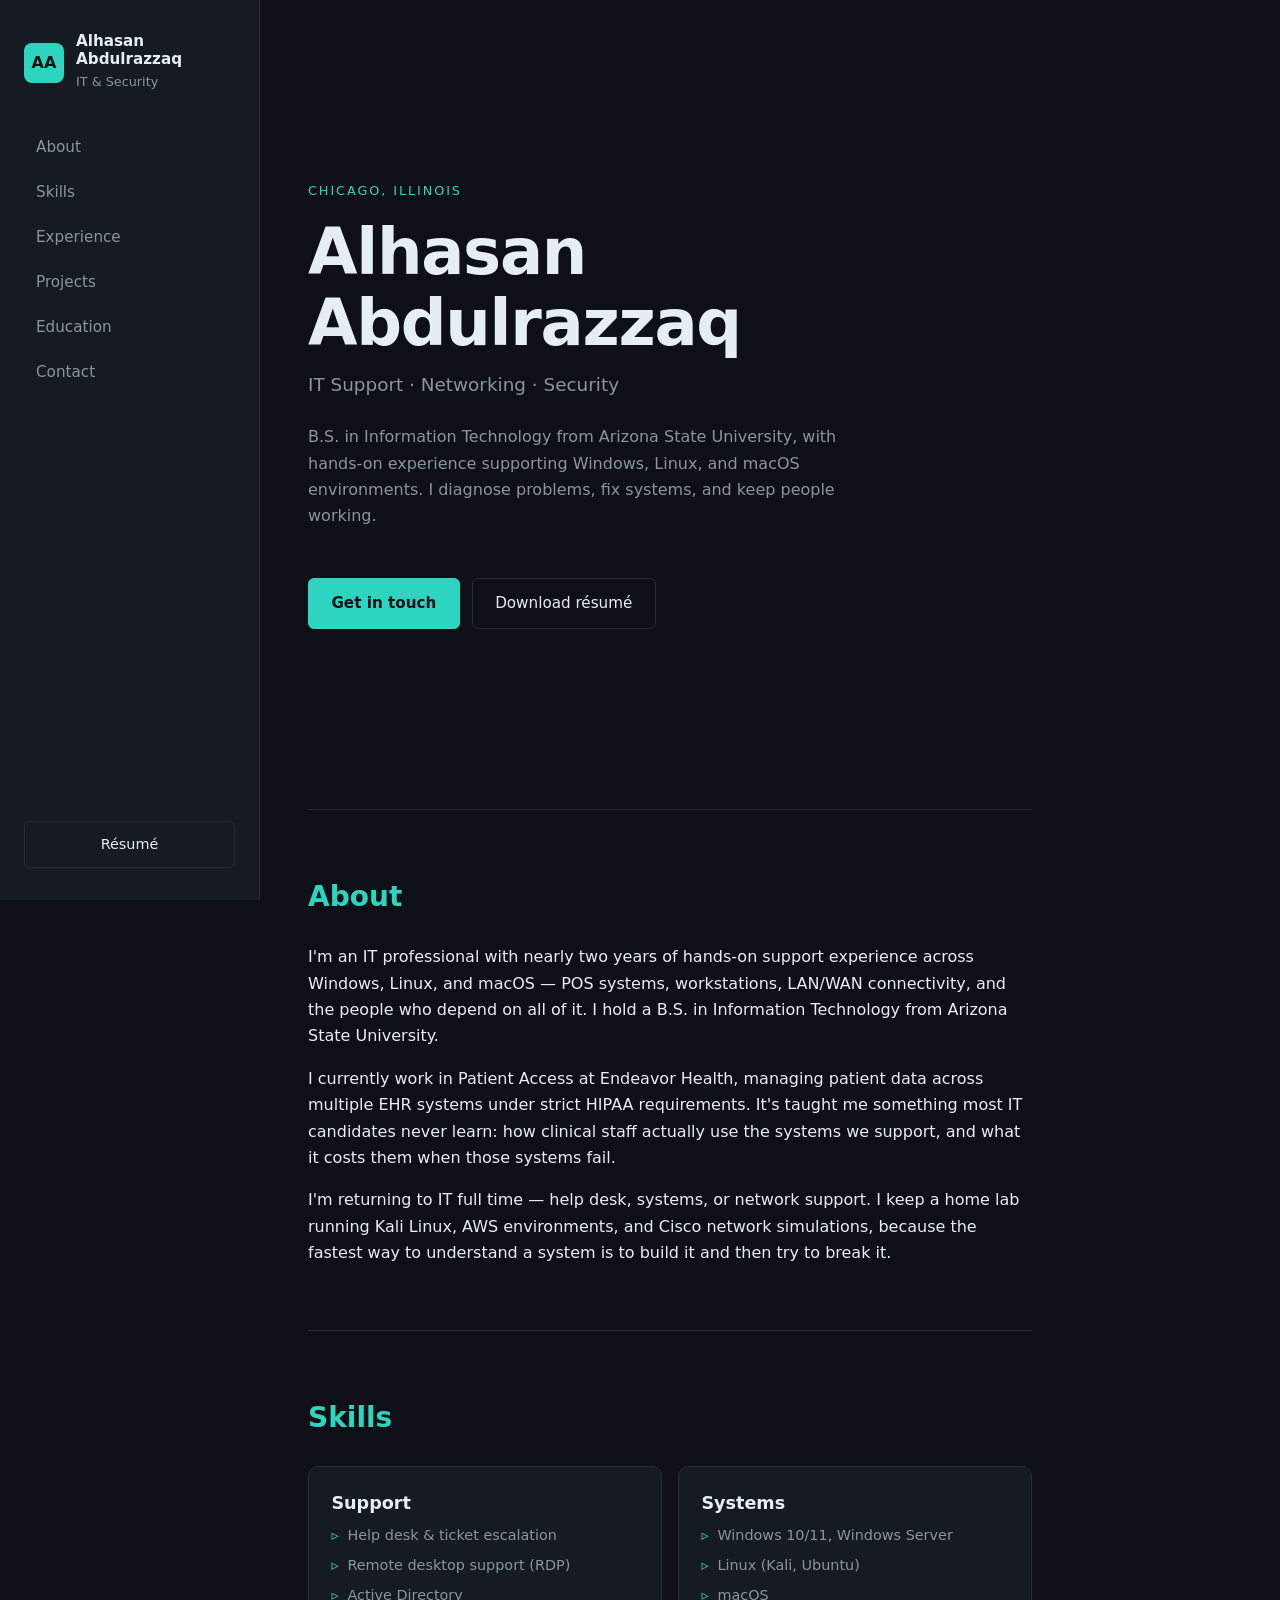
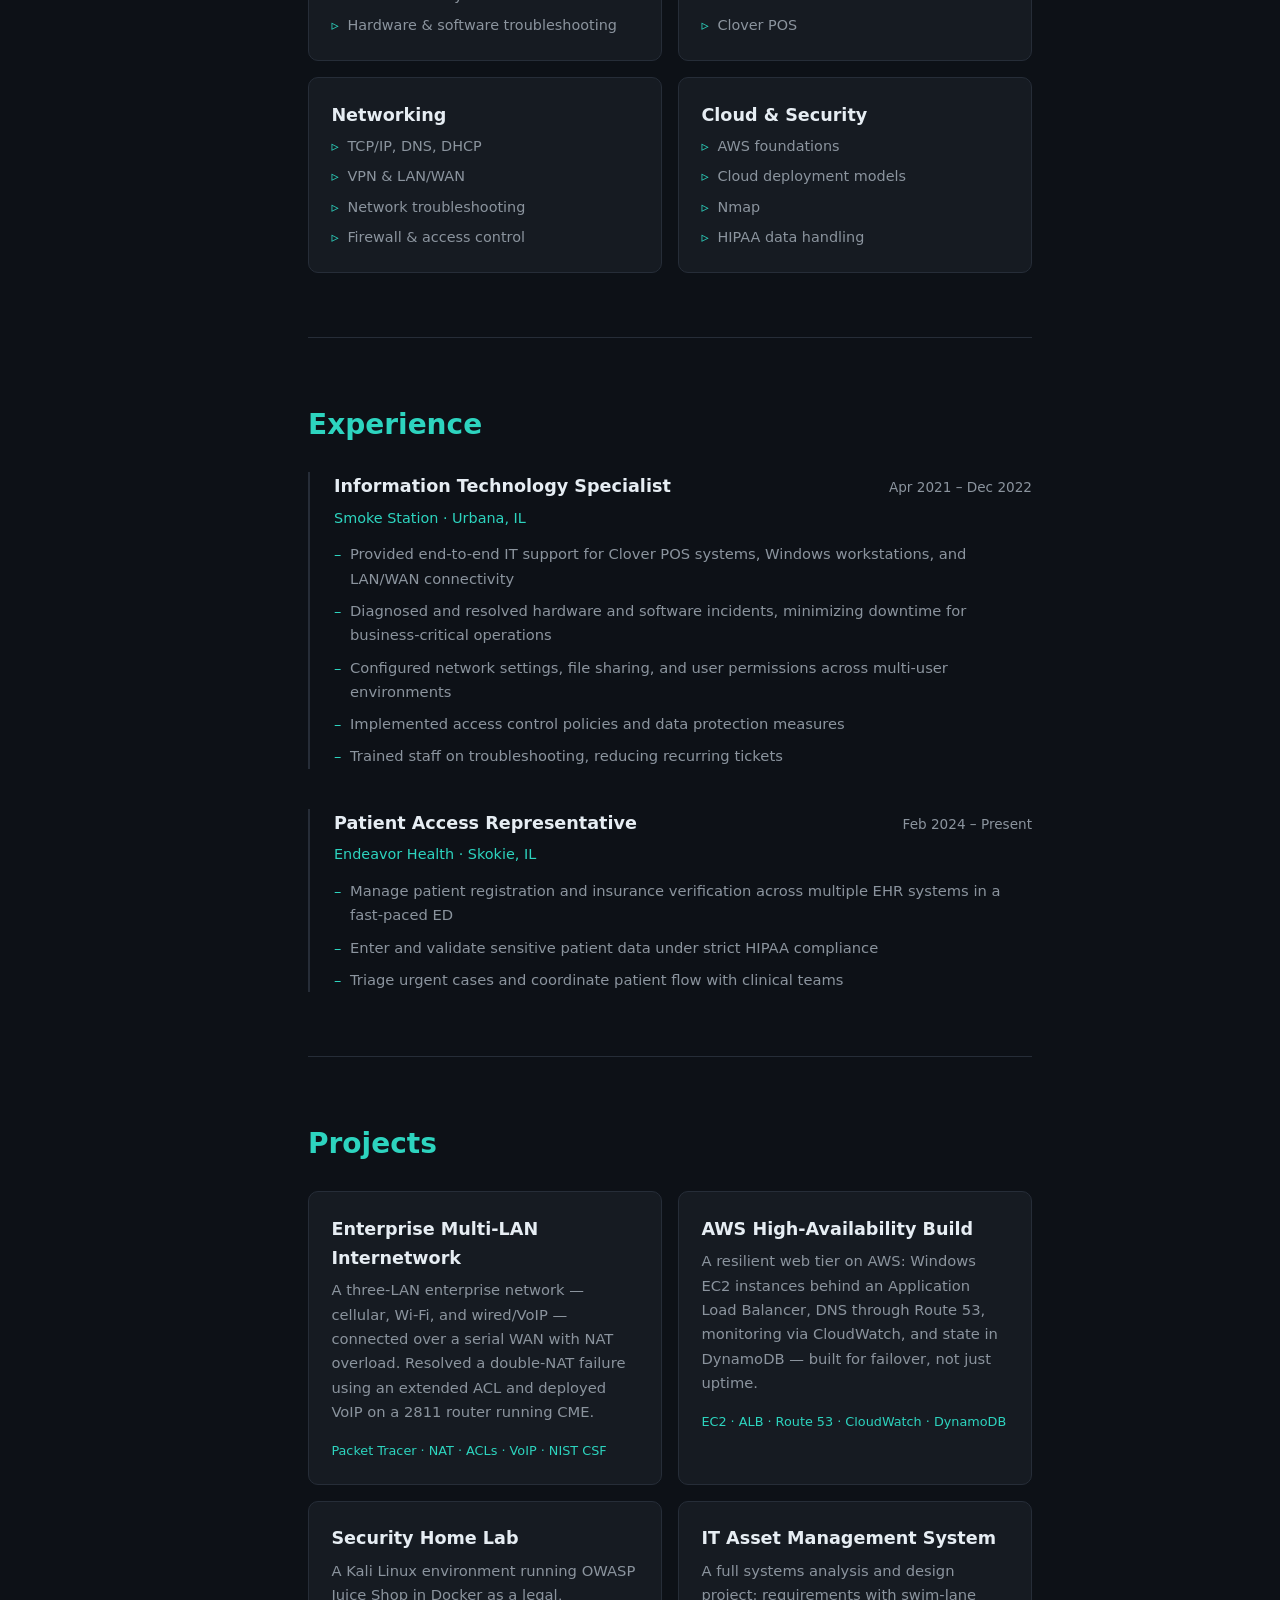
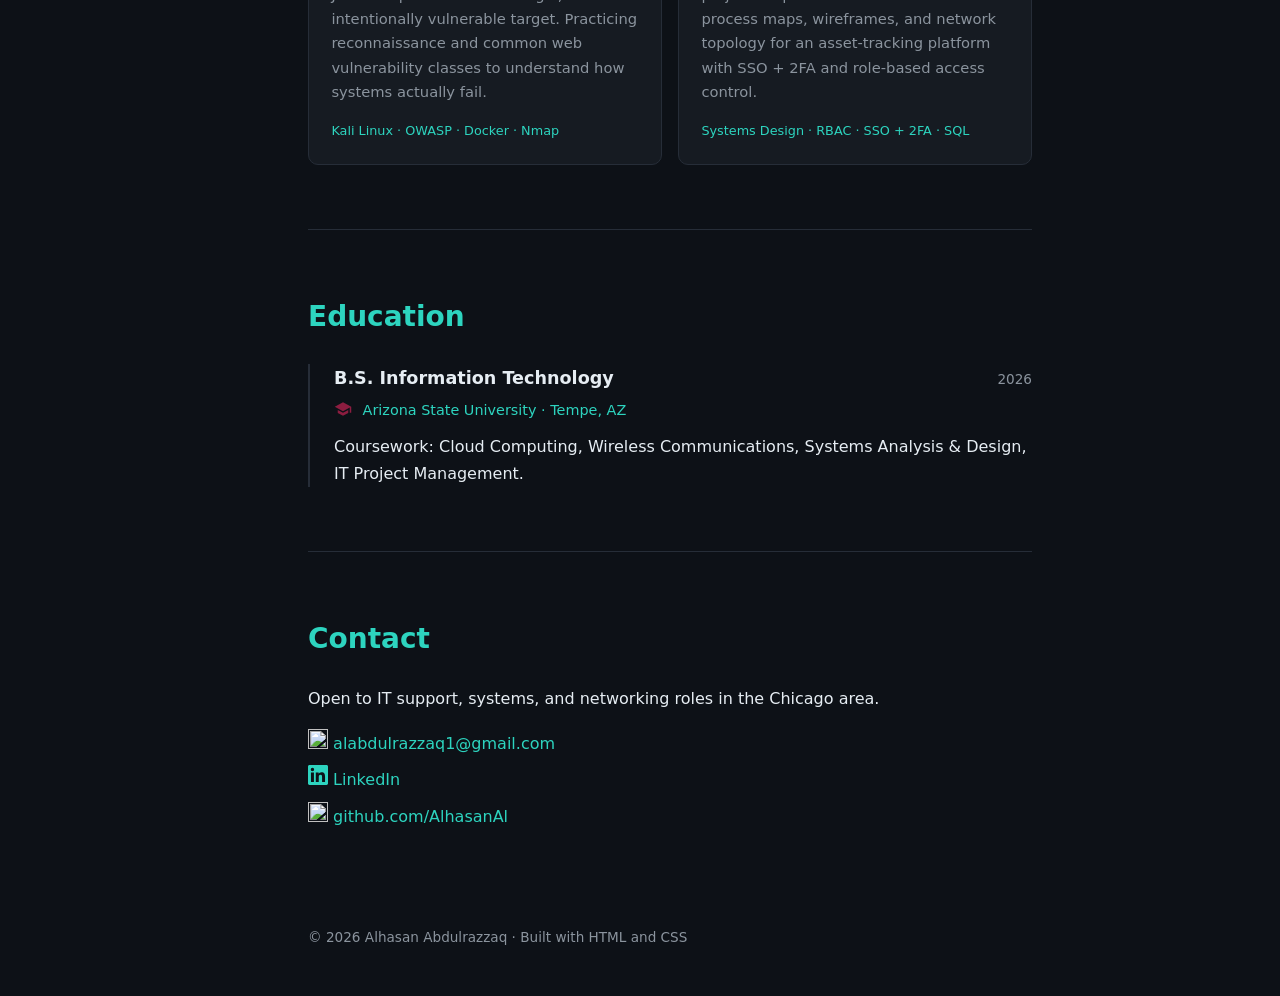
==== index.html @ 9079e146 "cc" ====
<!DOCTYPE html>
<html lang="en">
<head>
  <meta charset="UTF-8">
  <meta name="viewport" content="width=device-width, initial-scale=1">
  <title>Alhasan Abdulrazzaq — IT Support & Security</title>
  <meta name="description" content="IT professional in Chicago. Help desk, networking, and security. B.S. Information Technology, Arizona State University.">
  <link rel="stylesheet" href="style.css">
  <link rel="icon" href="favicon-32x32.png">
</head>
<body>

  <!-- SIDEBAR -->
  <aside class="sidebar">
    <div class="sidebar__brand">
      <span class="sidebar__mark">AA</span>
      <div>
        <strong>Alhasan Abdulrazzaq</strong>
        <span class="sidebar__role">IT &amp; Security</span>
      </div>
    </div>

    <nav class="sidebar__nav">
      <a href="#about">About</a>
      <a href="#skills">Skills</a>
      <a href="#experience">Experience</a>
      <a href="#projects">Projects</a>
      <a href="#education">Education</a>
      <a href="#contact">Contact</a>
    </nav>

    <a class="sidebar__resume" href="resume.pdf">Résumé</a>
  </aside>

  <!-- MAIN -->
  <main class="content">

    <section class="hero" id="home">
      <p class="eyebrow">Chicago, Illinois</p>
      <h1>Alhasan Abdulrazzaq</h1>
      <p class="hero__role">IT Support · Networking · Security</p>
      <p class="hero__lede">
        B.S. in Information Technology from Arizona State University, with
        hands-on experience supporting Windows, Linux, and macOS environments.
        I diagnose problems, fix systems, and keep people working.
      </p>
      <div class="hero__actions">
        <a class="btn btn--primary" href="#contact">Get in touch</a>
        <a class="btn" href="resume.pdf">Download résumé</a>
      </div>
    </section>

    <section id="about">
      <h2>About</h2>
      <p>
        I'm an IT professional with nearly two years of hands-on support
        experience across Windows, Linux, and macOS — POS systems, workstations,
        LAN/WAN connectivity, and the people who depend on all of it. I hold a
        B.S. in Information Technology from Arizona State University.
      </p>
      <p>
        I currently work in Patient Access at Endeavor Health, managing patient
        data across multiple EHR systems under strict HIPAA requirements. It's
        taught me something most IT candidates never learn: how clinical staff
        actually use the systems we support, and what it costs them when those
        systems fail.
      </p>
      <p>
        I'm returning to IT full time — help desk, systems, or network support.
        I keep a home lab running Kali Linux, AWS environments, and Cisco network
        simulations, because the fastest way to understand a system is to build
        it and then try to break it.
      </p>
    </section>

    <section id="skills">
      <h2>Skills</h2>
      <div class="grid">
        <div class="card">
          <h3>Support</h3>
          <ul>
            <li>Help desk &amp; ticket escalation</li>
            <li>Remote desktop support (RDP)</li>
            <li>Active Directory</li>
            <li>Hardware &amp; software troubleshooting</li>
          </ul>
        </div>
        <div class="card">
          <h3>Systems</h3>
          <ul>
            <li>Windows 10/11, Windows Server</li>
            <li>Linux (Kali, Ubuntu)</li>
            <li>macOS</li>
            <li>Clover POS</li>
          </ul>
        </div>
        <div class="card">
          <h3>Networking</h3>
          <ul>
            <li>TCP/IP, DNS, DHCP</li>
            <li>VPN &amp; LAN/WAN</li>
            <li>Network troubleshooting</li>
            <li>Firewall &amp; access control</li>
          </ul>
        </div>
        <div class="card">
          <h3>Cloud &amp; Security</h3>
          <ul>
            <li>AWS foundations</li>
            <li>Cloud deployment models</li>
            <li>Nmap</li>
            <li>HIPAA data handling</li>
          </ul>
        </div>
      </div>
    </section>

    <section id="experience">
      <h2>Experience</h2>

      <article class="entry">
        <div class="entry__head">
          <h3>Information Technology Specialist</h3>
          <span class="entry__date">Apr 2021 – Dec 2022</span>
        </div>
        <p class="entry__org">Smoke Station · Urbana, IL</p>
        <ul>
          <li>Provided end-to-end IT support for Clover POS systems, Windows workstations, and LAN/WAN connectivity</li>
          <li>Diagnosed and resolved hardware and software incidents, minimizing downtime for business-critical operations</li>
          <li>Configured network settings, file sharing, and user permissions across multi-user environments</li>
          <li>Implemented access control policies and data protection measures</li>
          <li>Trained staff on troubleshooting, reducing recurring tickets</li>
        </ul>
      </article>

      <article class="entry">
        <div class="entry__head">
          <h3>Patient Access Representative</h3>
          <span class="entry__date">Feb 2024 – Present</span>
        </div>
        <p class="entry__org">Endeavor Health · Skokie, IL</p>
        <ul>
          <li>Manage patient registration and insurance verification across multiple EHR systems in a fast-paced ED</li>
          <li>Enter and validate sensitive patient data under strict HIPAA compliance</li>
          <li>Triage urgent cases and coordinate patient flow with clinical teams</li>
        </ul>
      </article>
    </section>

    <section id="projects">
      <h2>Projects</h2>
      <div class="grid">

        <article class="card card--clickable" data-project="network">
          <h3>Enterprise Multi-LAN Internetwork</h3>
          <p>
            A three-LAN enterprise network — cellular, Wi-Fi, and wired/VoIP —
            connected over a serial WAN with NAT overload. Resolved a double-NAT
            failure using an extended ACL and deployed VoIP on a 2811 router
            running CME.
          </p>
          <p class="card__tags">Packet Tracer · NAT · ACLs · VoIP · NIST CSF</p>
        </article>

        <article class="card card--clickable" data-project="aws">
          <h3>AWS High-Availability Build</h3>
          <p>
            A resilient web tier on AWS: Windows EC2 instances behind an
            Application Load Balancer, DNS through Route 53, monitoring via
            CloudWatch, and state in DynamoDB — built for failover, not just uptime.
          </p>
          <p class="card__tags">EC2 · ALB · Route 53 · CloudWatch · DynamoDB</p>
        </article>

        <article class="card card--clickable" data-project="lab">
          <h3>Security Home Lab</h3>
          <p>
            A Kali Linux environment running OWASP Juice Shop in Docker as a legal,
            intentionally vulnerable target. Practicing reconnaissance and common
            web vulnerability classes to understand how systems actually fail.
          </p>
          <p class="card__tags">Kali Linux · OWASP · Docker · Nmap</p>
        </article>

        <article class="card card--clickable" data-project="itam">
          <h3>IT Asset Management System</h3>
          <p>
            A full systems analysis and design project: requirements with swim-lane
            process maps, wireframes, and network topology for an asset-tracking
            platform with SSO + 2FA and role-based access control.
          </p>
          <p class="card__tags">Systems Design · RBAC · SSO + 2FA · SQL</p>
          </article>

      </div>
    </section>

    <section id="education">
  <h2>Education</h2>
  <article class="entry">
    <div class="entry__head">
      <h3>B.S. Information Technology</h3>
      <span class="entry__date">2026</span>
    </div>
      <p class="entry__org">
      <svg width="18" height="18" viewBox="0 0 24 24" fill="#8C1D40" style="vertical-align:-3px; margin-right:6px;">
      <path d="M12 3L1 9l11 6 9-4.91V17h2V9M5 13.18v4L12 21l7-3.82v-4L12 17l-7-3.82z"/>
      </svg>
    Arizona State University · Tempe, AZ
      </p>
    <p>Coursework: Cloud Computing, Wireless Communications, Systems Analysis &amp; Design, IT Project Management.</p>
  </article>
</section>

    <section id="contact">
      <h2>Contact</h2>
      <p>Open to IT support, systems, and networking roles in the Chicago area.</p>
      <ul class="contact__list">
  <li>
    <a href="mailto:alabdulrazzaq1@gmail.com">
      <img src="https://cdn.simpleicons.org/gmail/2dd4bf" alt="" width="20" height="20">
      alabdulrazzaq1@gmail.com
    </a>
  </li>
  <li>
  <a href="https://www.linkedin.com/in/alhasan-abdulrazzaq-49b4141b1/" target="_blank" rel="noopener">
    <svg width="20" height="20" viewBox="0 0 24 24" fill="#2dd4bf">
      <path d="M20.447 20.452h-3.554v-5.569c0-1.328-.027-3.037-1.852-3.037-1.853 0-2.136 1.445-2.136 2.939v5.667H9.351V9h3.414v1.561h.046c.477-.9 1.637-1.85 3.37-1.85 3.601 0 4.267 2.37 4.267 5.455v6.286zM5.337 7.433a2.062 2.062 0 01-2.063-2.065 2.064 2.064 0 112.063 2.065zm1.782 13.019H3.555V9h3.564v11.452zM22.225 0H1.771C.792 0 0 .774 0 1.729v20.542C0 23.227.792 24 1.771 24h20.451C23.2 24 24 23.227 24 22.271V1.729C24 .774 23.2 0 22.225 0z"/>
    </svg>
    LinkedIn
  </a>
</li>
  <li>
    <a href="https://github.com/AlhasanAl" target="_blank" rel="noopener">
      <img src="https://cdn.simpleicons.org/github/2dd4bf" alt="" width="20" height="20">
      github.com/AlhasanAl
    </a>
  </li>
</ul>
    </section>

    <footer>
      <p>© 2026 Alhasan Abdulrazzaq · Built with HTML and CSS</p>
    </footer>

  </main>

<div class="modal" id="modal" hidden>
  <div class="modal__backdrop" data-close></div>
  <div class="modal__box" role="dialog" aria-modal="true" aria-labelledby="modal-title">
    <button class="modal__close" data-close aria-label="Close">&times;</button>
    <h2 id="modal-title"></h2>
    <div id="modal-body"></div>
  </div>
</div>

<script src="script.js"></script>
</body>
</html>
---- style.css ----
/* ===== Tokens ===== */
:root {
  --bg: #0d1117;
  --panel: #161b22;
  --line: #262d38;
  --text: #e6edf3;
  --muted: #8b949e;
  --accent: #2dd4bf;
  --sidebar-w: 260px;
}

/* ===== Reset ===== */
* { margin: 0; padding: 0; box-sizing: border-box; }

body {
  font-family: system-ui, -apple-system, sans-serif;
  background: var(--bg);
  color: var(--text);
  line-height: 1.65;
}

a { color: inherit; text-decoration: none; }
ul { list-style: none; }

/* ===== Sidebar ===== */
.sidebar {
  position: fixed;
  top: 0; left: 0;
  width: var(--sidebar-w);
  height: 100vh;
  padding: 2rem 1.5rem;
  background: var(--panel);
  border-right: 1px solid var(--line);
  display: flex;
  flex-direction: column;
  gap: 2rem;
}

.sidebar__brand { display: flex; align-items: center; gap: 0.75rem; }

.sidebar__mark {
  width: 40px; height: 40px;
  flex-shrink: 0;
  display: grid;
  place-items: center;
  border-radius: 8px;
  background: var(--accent);
  color: var(--bg);
  font-weight: 700;
}

.sidebar__brand strong { display: block; font-size: 0.95rem; line-height:1.2; overflow-wrap: break-word; min-width: 0;}
.sidebar__role { font-size: 0.8rem; color: var(--muted); }

.sidebar__nav { display: flex; flex-direction: column; gap: 0.25rem; }

.sidebar__nav a {
  padding: 0.5rem 0.75rem;
  border-radius: 6px;
  color: var(--muted);
  font-size: 0.95rem;
  transition: color 0.2s, background 0.2s;
}

.sidebar__nav a:hover {
  color: var(--text);
  background: var(--bg);
}

.sidebar__resume {
  margin-top: auto;
  text-align: center;
  padding: 0.65rem;
  border: 1px solid var(--line);
  border-radius: 6px;
  font-size: 0.9rem;
  transition: border-color 0.2s;
}

.sidebar__resume:hover { border-color: var(--accent); }

/* ===== Content ===== */
.content {
  margin-left: var(--sidebar-w);
  max-width: 820px;
  padding: 0 3rem;
}

section {
  padding: 4rem 0;
  border-bottom: 1px solid var(--line);
  scroll-margin-top: 2rem;
}

section:last-of-type { border-bottom: none; }

h2 {
  font-size: 1.75rem;
  margin-bottom: 1.5rem;
  color: var(--accent);
}

h3 { font-size: 1.1rem; margin-bottom: 0.35rem; }

p { margin-bottom: 1rem; }
p:last-child { margin-bottom: 0; }

/* ===== Hero ===== */
.hero {
  min-height: 90vh;
  display: flex;
  flex-direction: column;
  justify-content: center;
}

.eyebrow {
  font-size: 0.8rem;
  letter-spacing: 0.15em;
  text-transform: uppercase;
  color: var(--accent);
  margin-bottom: 1rem;
}

.hero h1 {
  font-size: clamp(2.5rem, 6vw, 4rem);
  line-height: 1.1;
  letter-spacing: -0.02em;
  margin-bottom: 0.75rem;
}

.hero__role {
  font-size: 1.15rem;
  color: var(--muted);
  margin-bottom: 1.5rem;
}

.hero__lede { max-width: 55ch; color: var(--muted); }

.hero__actions { display: flex; gap: 0.75rem; margin-top: 2rem; flex-wrap: wrap; }

.btn {
  padding: 0.75rem 1.4rem;
  border: 1px solid var(--line);
  border-radius: 6px;
  font-size: 0.95rem;
  transition: border-color 0.2s, transform 0.2s;
}

.btn:hover { border-color: var(--accent); transform: translateY(-2px); }

.btn--primary {
  background: var(--accent);
  border-color: var(--accent);
  color: var(--bg);
  font-weight: 600;
}

/* ===== Grid + cards ===== */
.grid {
  display: grid;
  grid-template-columns: repeat(auto-fit, minmax(240px, 1fr));
  gap: 1rem;
}

.card {
  background: var(--panel);
  border: 1px solid var(--line);
  border-radius: 10px;
  padding: 1.4rem;
  transition: border-color 0.2s, transform 0.2s;
}

.card:hover { border-color: var(--accent); transform: translateY(-3px); }

.card ul { display: flex; flex-direction: column; gap: 0.4rem; }

.card li {
  font-size: 0.9rem;
  color: var(--muted);
  padding-left: 1rem;
  position: relative;
}

.card li::before {
  content: "▹";
  position: absolute;
  left: 0;
  color: var(--accent);
}

.card p { font-size: 0.92rem; color: var(--muted); }

.card__tags {
  font-size: 0.8rem !important;
  color: var(--accent) !important;
  margin-top: 1rem;
}

/* ===== Entries (experience / education) ===== */
.entry {
  padding-left: 1.5rem;
  border-left: 2px solid var(--line);
  margin-bottom: 2.5rem;
}

.entry:last-child { margin-bottom: 0; }

.entry__head {
  display: flex;
  justify-content: space-between;
  align-items: baseline;
  gap: 1rem;
  flex-wrap: wrap;
}

.entry__date { font-size: 0.85rem; color: var(--muted); white-space: nowrap; }

.entry__org {
  font-size: 0.9rem;
  color: var(--accent);
  margin-bottom: 0.75rem;
}

.entry ul { display: flex; flex-direction: column; gap: 0.5rem; }

.entry li {
  font-size: 0.92rem;
  color: var(--muted);
  padding-left: 1rem;
  position: relative;
}

.entry li::before {
  content: "–";
  position: absolute;
  left: 0;
  color: var(--accent);
}

/* ===== Contact ===== */
.contact__list { display: flex; flex-direction: column; gap: 0.5rem; }
.contact__list a { color: var(--accent); }
.contact__list a:hover { text-decoration: underline; }

/* ===== Footer ===== */
footer {
  padding: 2rem 0 3rem;
  font-size: 0.85rem;
  color: var(--muted);
}

/* ===== Mobile ===== */
@media (max-width: 800px) {
  .sidebar {
    position: static;
    width: 100%;
    height: auto;
    flex-direction: row;
    align-items: center;
    justify-content: space-between;
    flex-wrap: wrap;
    padding: 1rem;
  }
  .sidebar__nav { flex-direction: row; flex-wrap: wrap; gap: 0.5rem; }
  .sidebar__resume { margin-top: 0; }
  .content { margin-left: 0; padding: 0 1.5rem; }
  .hero { min-height: auto; padding-top: 3rem; }
}
/* Reveal animation */
section {
  opacity: 0;
  transform: translateY(20px);
  transition: opacity 0.6s ease, transform 0.6s ease;
}

section.visible {
  opacity: 1;
  transform: none;
}

.hero { opacity: 1; transform: none; }

/* Active nav link */
.sidebar__nav a.active {
  color: var(--accent);
  background: var(--bg);
}

/* Respect people who don't want motion */
@media (prefers-reduced-motion: reduce) {
  section { opacity: 1; transform: none; transition: none; }
}

/* ===== Modal ===== */
.card--clickable { cursor: pointer; }

.modal {
  position: fixed;
  inset: 0;
  z-index: 100;
  display: grid;
  place-items: center;
  padding: 1.5rem;
}

.modal[hidden] { display: none; }

.modal__backdrop {
  position: absolute;
  inset: 0;
  background: rgba(0, 0, 0, 0.75);
}

.modal__box {
  position: relative;
  width: 100%;
  max-width: 640px;
  max-height: 85vh;
  overflow-y: auto;
  background: var(--panel);
  border: 1px solid var(--line);
  border-radius: 12px;
  padding: 2rem;
}

.modal__box h2 { margin-bottom: 1.25rem; }

.modal__box p {
  color: var(--muted);
  font-size: 0.95rem;
  margin-bottom: 1rem;
}

.modal__box strong { color: var(--text); }

.modal__close {
  position: absolute;
  top: 1rem;
  right: 1rem;
  width: 32px;
  height: 32px;
  border: 1px solid var(--line);
  border-radius: 6px;
  background: transparent;
  color: var(--muted);
  font-size: 1.3rem;
  line-height: 1;
  cursor: pointer;
}

.modal__close:hover { color: var(--accent); border-color: var(--accent); }

.modal__box img {
  width: 100%;
  border: 1px solid var(--line);
  border-radius: 8px;
  margin: 1.25rem 0;
  background: #fff;
  padding: 0.5rem;
}

.modal__box h3 {
  margin: 1.75rem 0 0.5rem;
  color: var(--accent);
  font-size: 1rem;
}

.contact_list a { 
  display: inline-flex;
  align-items: center;
  gap: 0.6rem;
  color: var(--accent);
}
.contact__list img {flex-shrink: 0; }
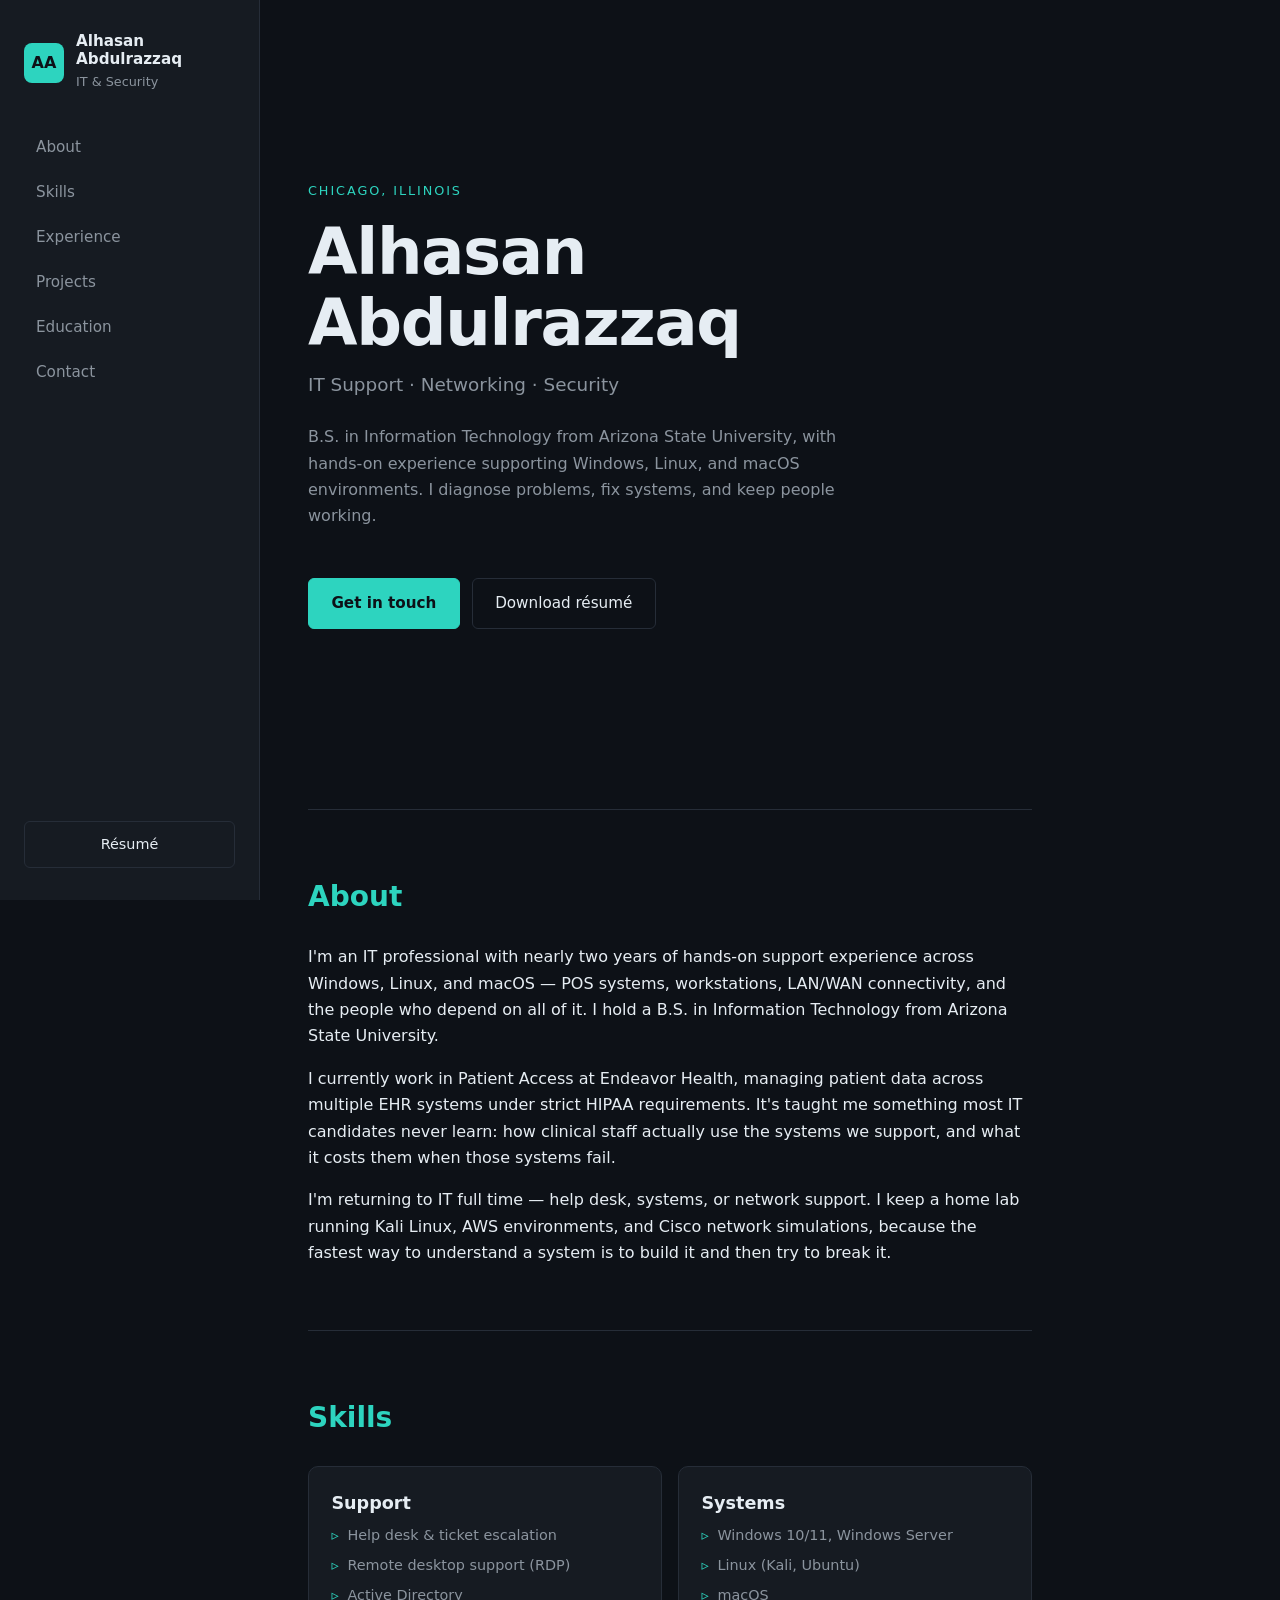
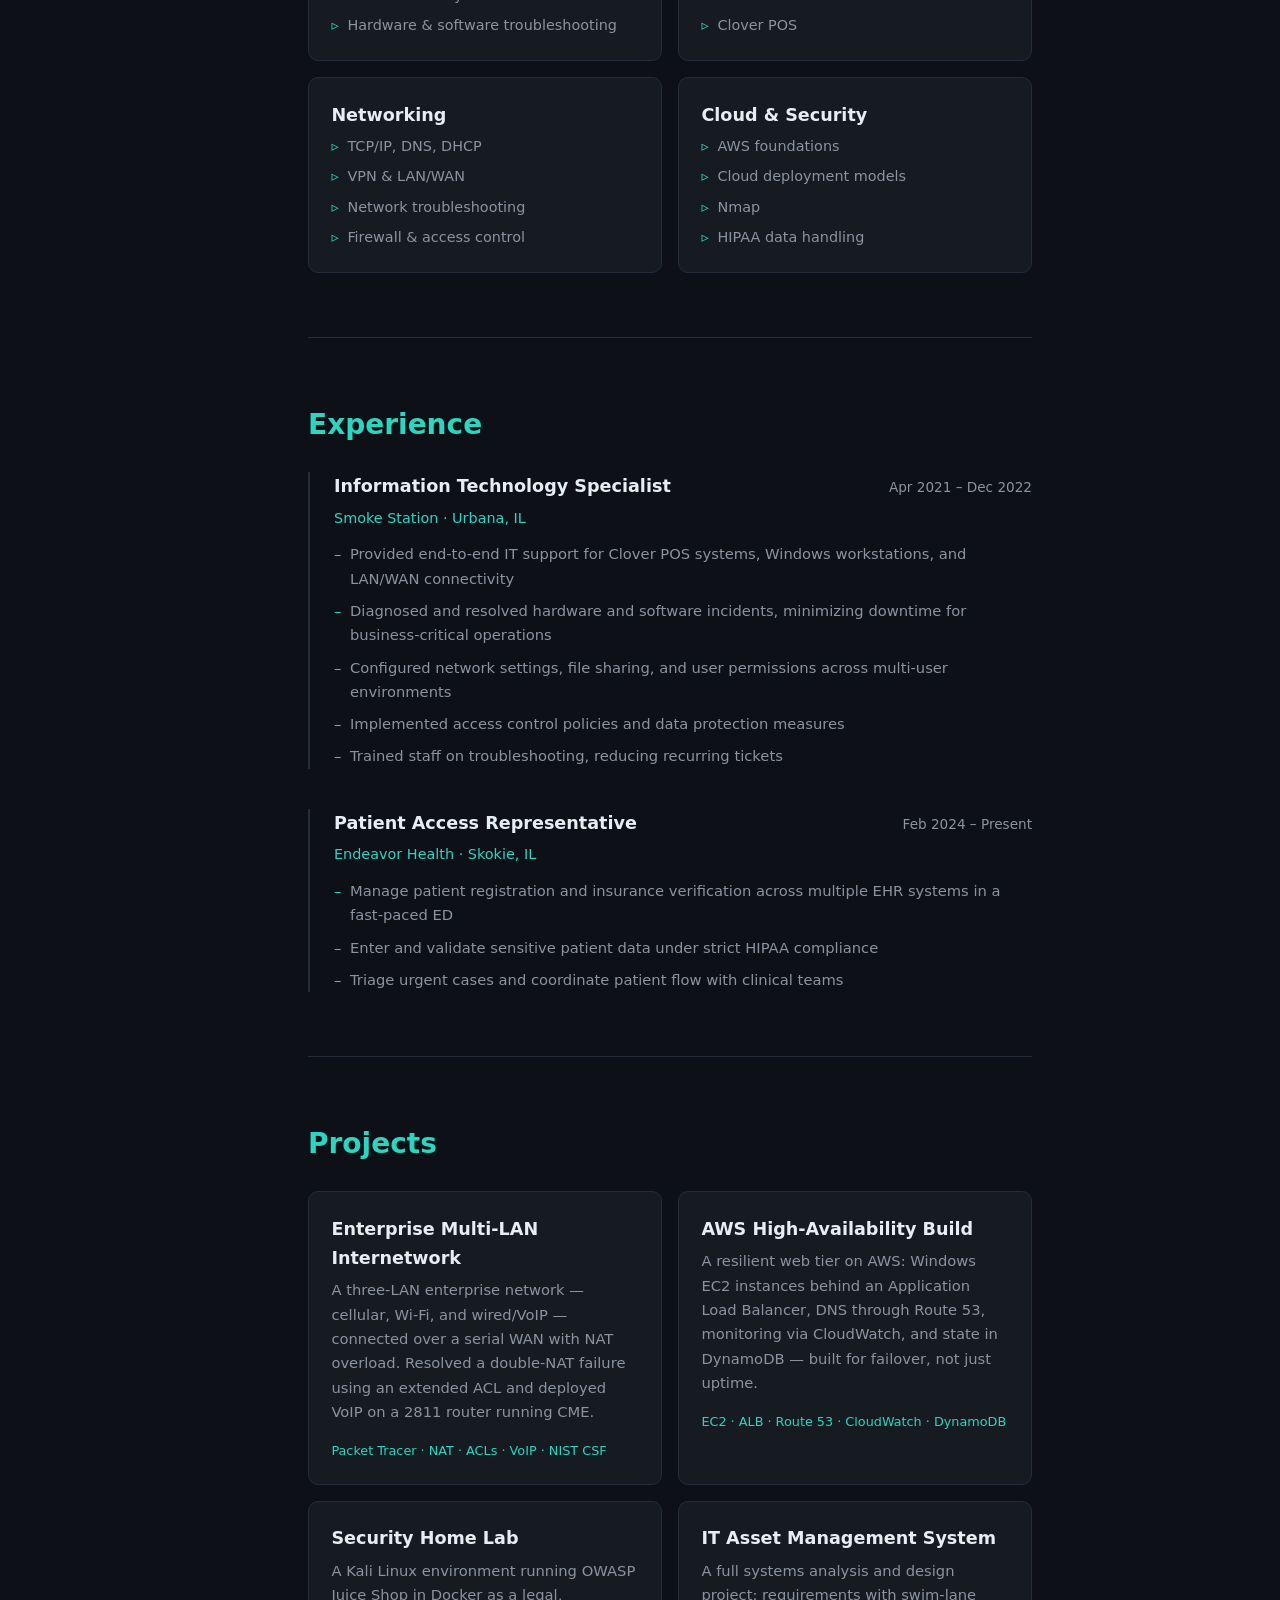
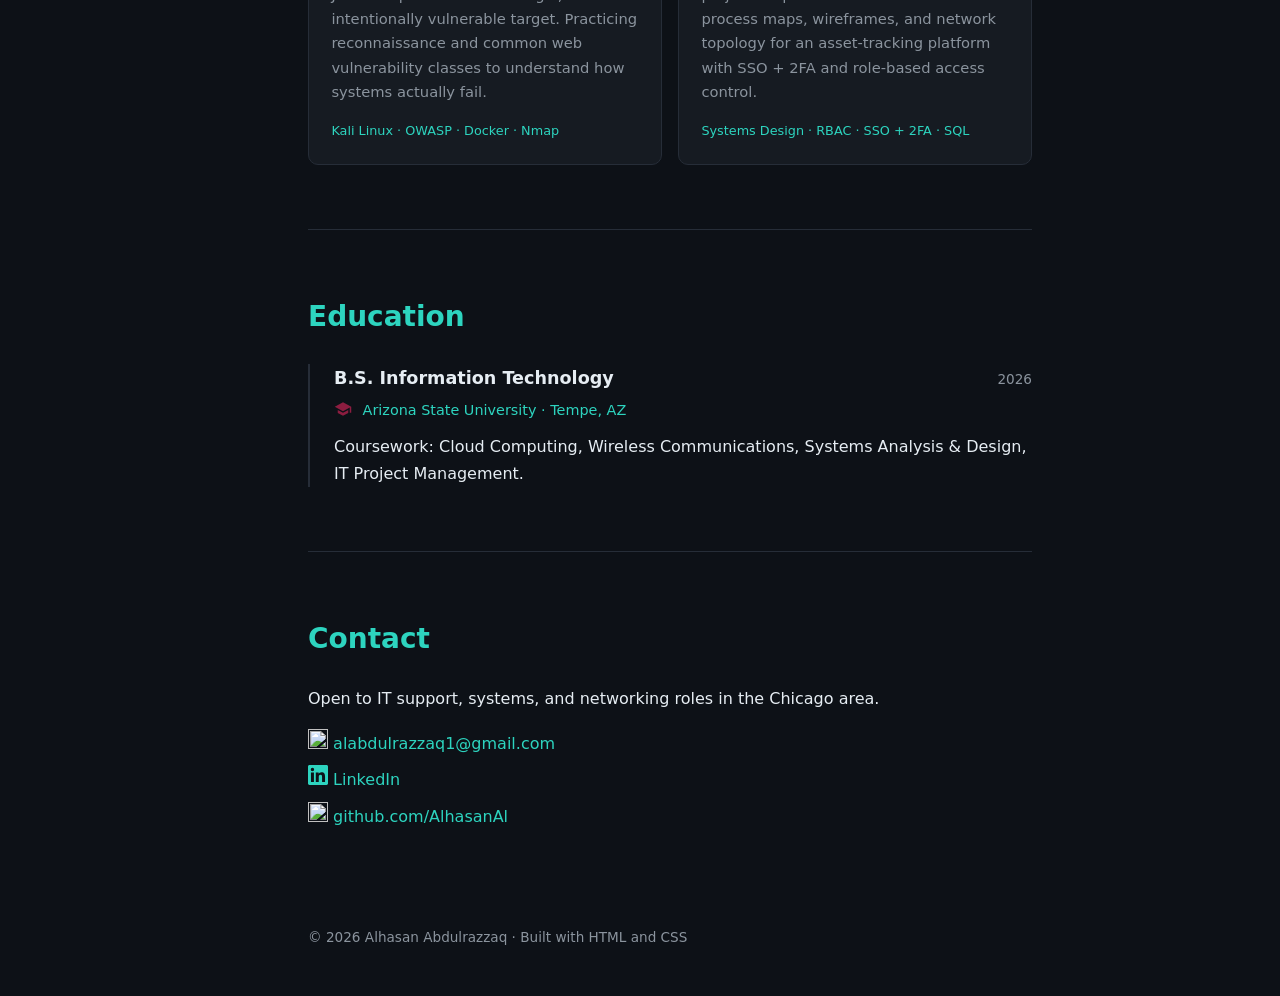
==== commit a911eb6c: "float" ====
--- a/index.html
+++ b/index.html
@@ -9,6 +9,11 @@
   <link rel="icon" href="favicon-32x32.png">
 </head>
 <body>
+
+  <div class="particles" aria-hidden="true">
+  <span></span><span></span><span></span><span></span><span></span>
+  <span></span><span></span><span></span><span></span><span></span>
+</div>
 
   <!-- SIDEBAR -->
   <aside class="sidebar">
--- a/style.css
+++ b/style.css
@@ -371,4 +371,48 @@
   gap: 0.6rem;
   color: var(--accent);
 }
-.contact__list img {flex-shrink: 0; }+.contact__list img {flex-shrink: 0; }
+
+/* ===== Floating particles ===== */
+.particles {
+  position: fixed;
+  inset: 0;
+  z-index: -1;
+  overflow: hidden;
+  pointer-events: none;
+}
+
+.particles span {
+  position: absolute;
+  display: block;
+  width: 6px;
+  height: 6px;
+  border-radius: 50%;
+  background: var(--accent);
+  opacity: 0.12;
+  bottom: -20px;
+  animation: float linear infinite;
+}
+
+@keyframes float {
+  to {
+    transform: translateY(-105vh) translateX(40px);
+    opacity: 0;
+  }
+}
+
+/* Vary each one so it doesn't look mechanical */
+.particles span:nth-child(1)  { left: 8%;  animation-duration: 22s; animation-delay: 0s;  }
+.particles span:nth-child(2)  { left: 18%; animation-duration: 30s; animation-delay: 3s;  width: 4px; height: 4px; }
+.particles span:nth-child(3)  { left: 28%; animation-duration: 26s; animation-delay: 7s;  }
+.particles span:nth-child(4)  { left: 38%; animation-duration: 34s; animation-delay: 1s;  width: 8px; height: 8px; }
+.particles span:nth-child(5)  { left: 48%; animation-duration: 24s; animation-delay: 10s; }
+.particles span:nth-child(6)  { left: 58%; animation-duration: 32s; animation-delay: 5s;  width: 4px; height: 4px; }
+.particles span:nth-child(7)  { left: 68%; animation-duration: 28s; animation-delay: 12s; }
+.particles span:nth-child(8)  { left: 78%; animation-duration: 36s; animation-delay: 2s;  width: 5px; height: 5px; }
+.particles span:nth-child(9)  { left: 88%; animation-duration: 25s; animation-delay: 8s;  }
+.particles span:nth-child(10) { left: 95%; animation-duration: 30s; animation-delay: 15s; width: 3px; height: 3px; }
+
+@media (prefers-reduced-motion: reduce) {
+  .particles { display: none; }
+}
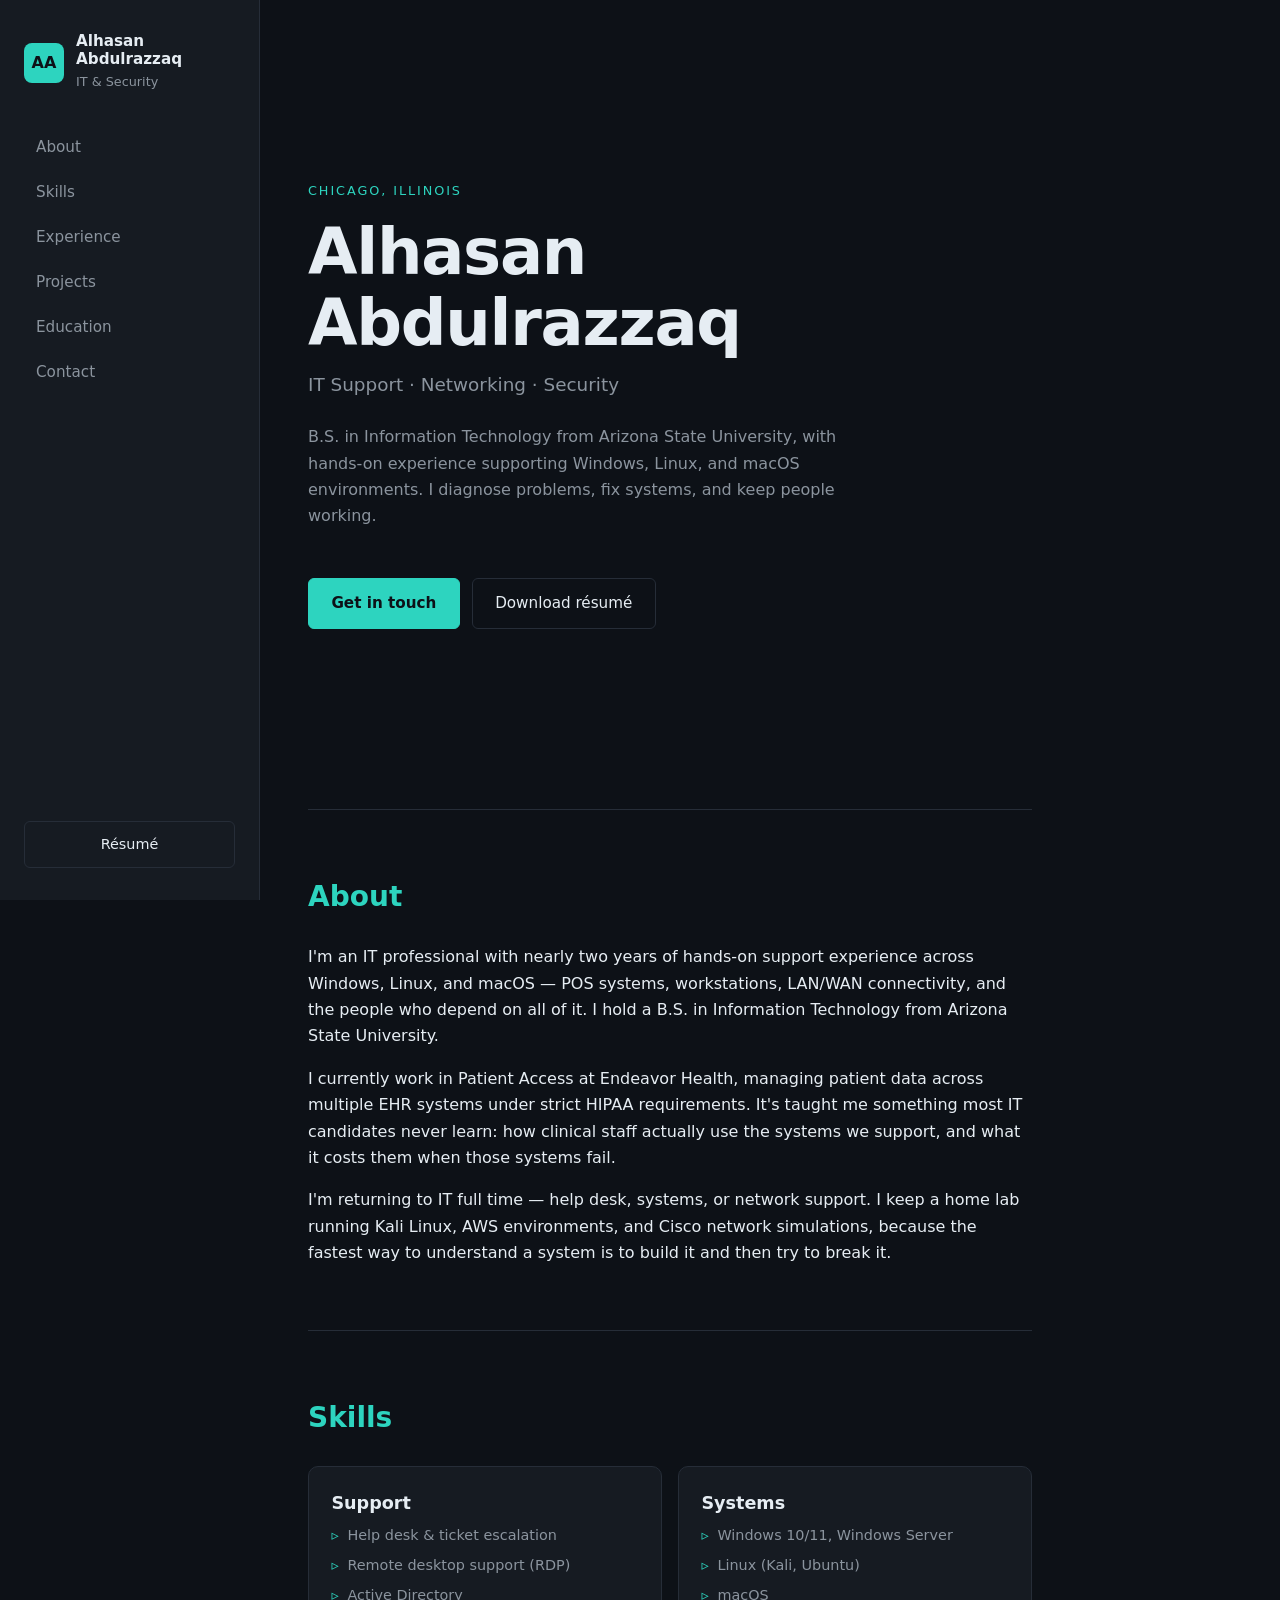
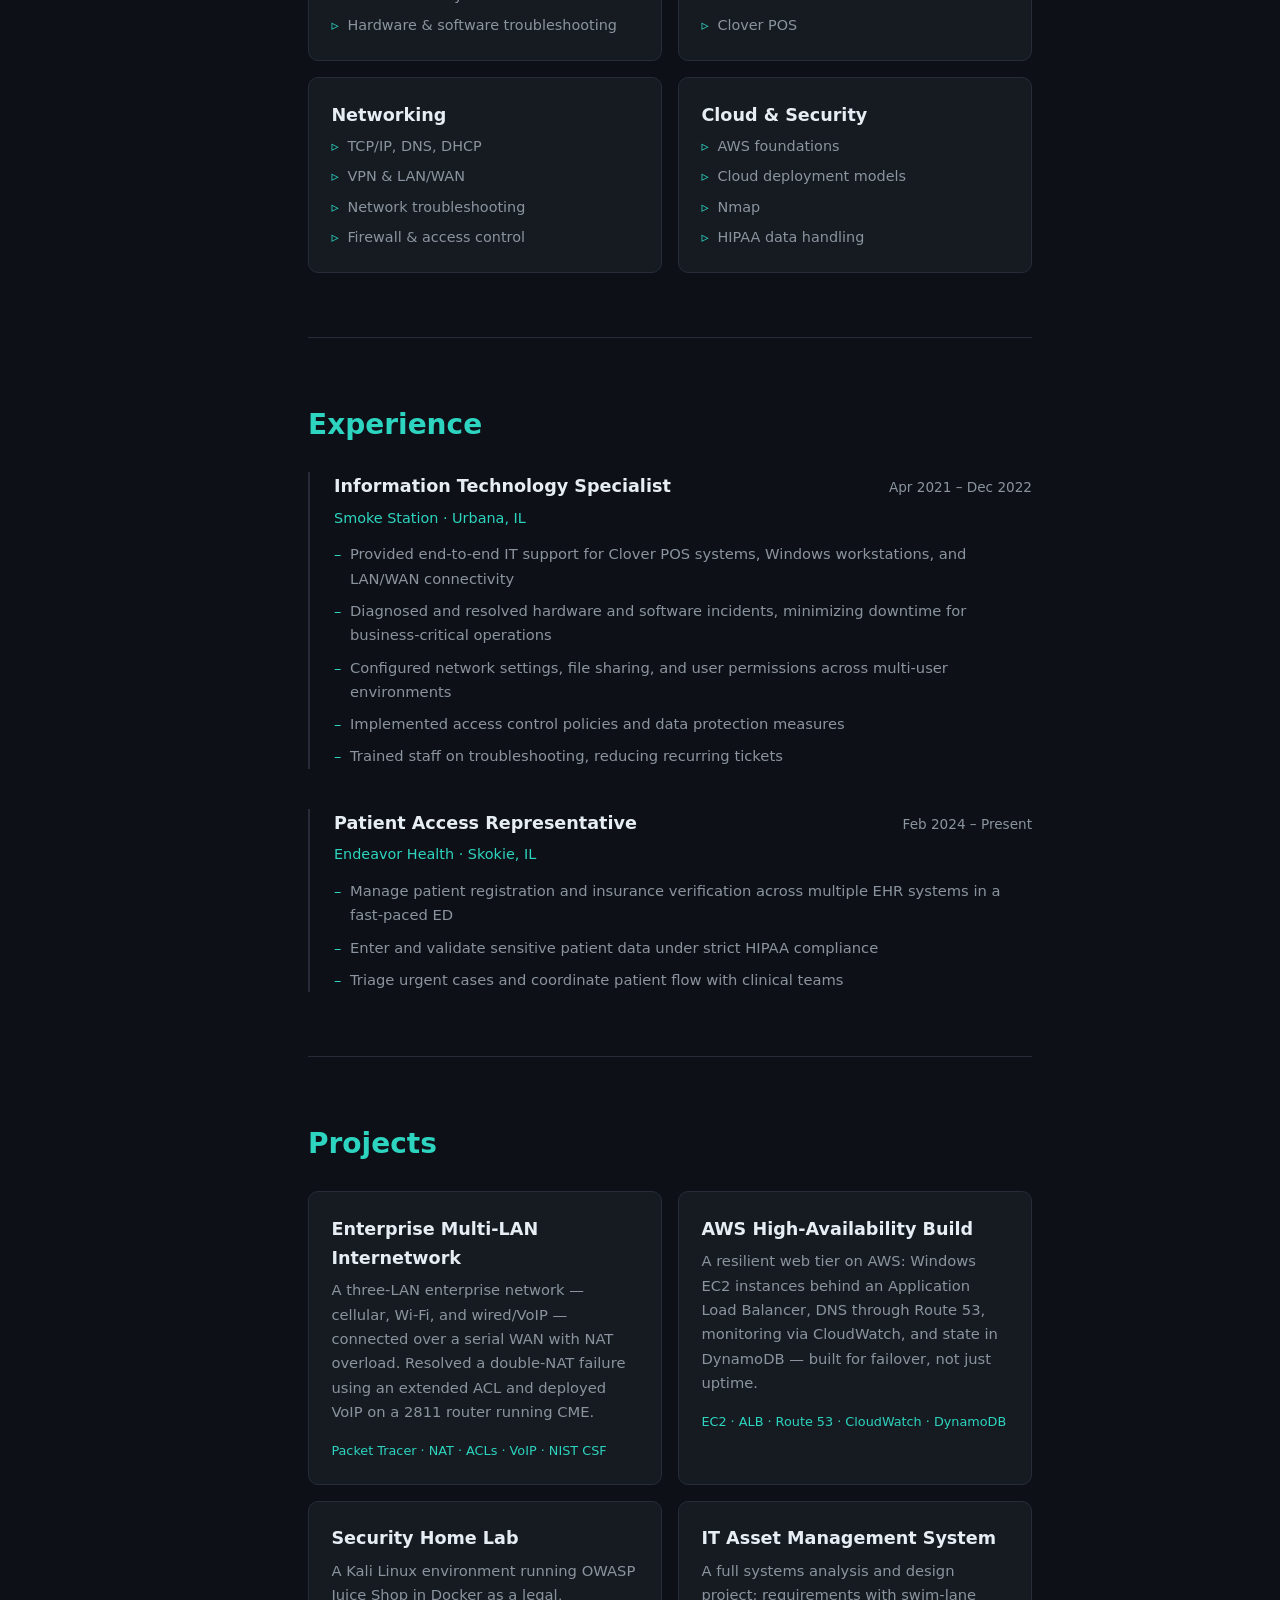
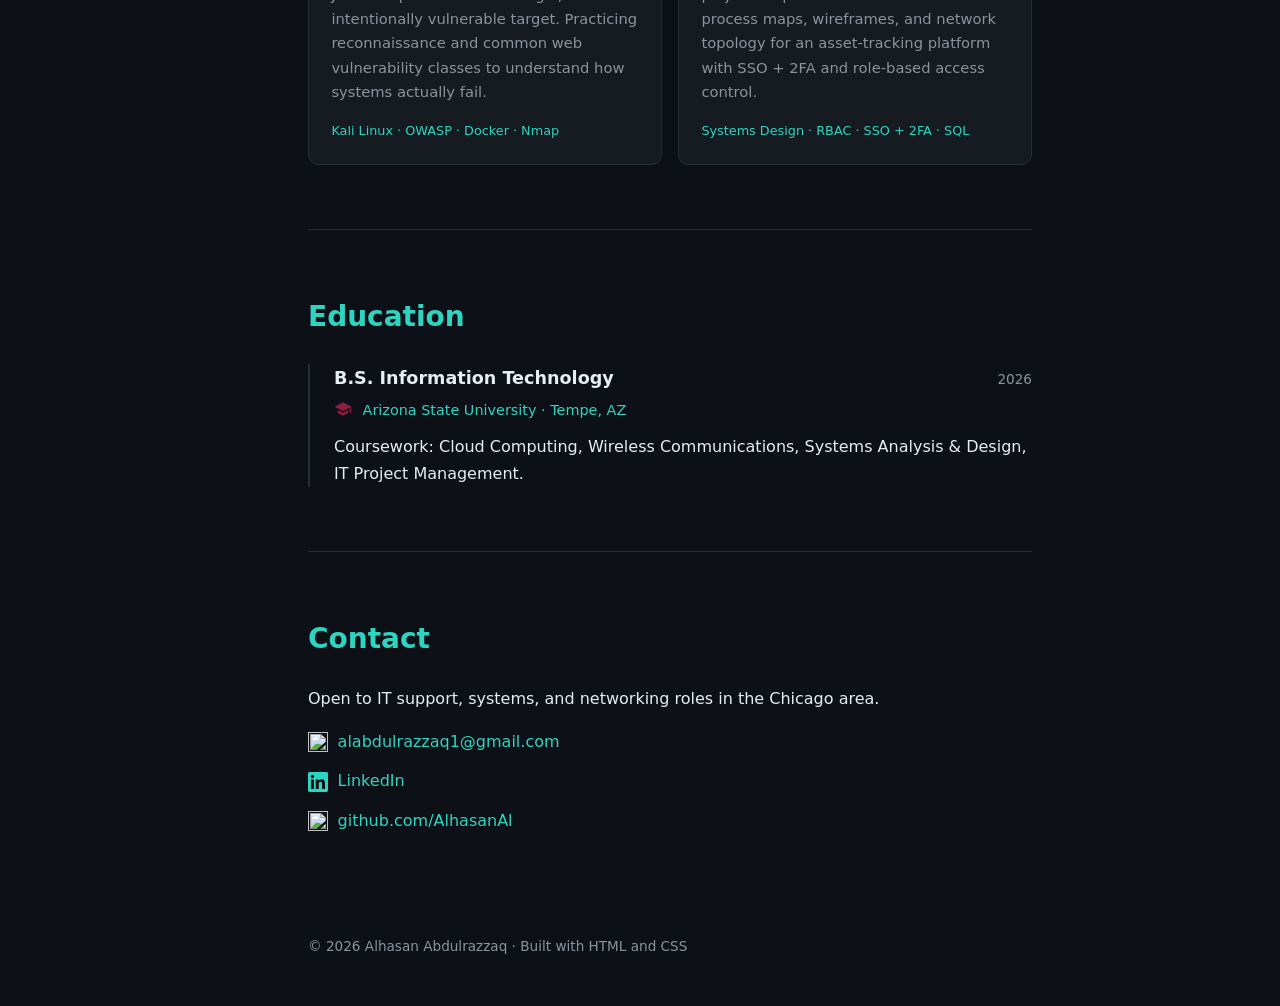
==== commit 02adccf2: "css" ====
--- a/index.html
+++ b/index.html
@@ -9,11 +9,10 @@
   <link rel="icon" href="favicon-32x32.png">
 </head>
 <body>
-
   <div class="particles" aria-hidden="true">
-  <span></span><span></span><span></span><span></span><span></span>
-  <span></span><span></span><span></span><span></span><span></span>
-</div>
+    <span></span><span></span><span></span><span></span><span></span>
+    <span></span><span></span><span></span><span></span><span></span>
+  </div>
 
   <!-- SIDEBAR -->
   <aside class="sidebar">
--- a/style.css
+++ b/style.css
@@ -1,3 +1,7 @@
+/* ===================================================================
+   Alhasan Abdulrazzaq — portfolio
+   =================================================================== */
+
 /* ===== Tokens ===== */
 :root {
   --bg: #0d1117;
@@ -22,10 +26,50 @@
 a { color: inherit; text-decoration: none; }
 ul { list-style: none; }
 
+/* ===== Floating particles (background layer) ===== */
+.particles {
+  position: fixed;
+  inset: 0;
+  z-index: 0;
+  overflow: hidden;
+  pointer-events: none;
+}
+
+.particles span {
+  position: absolute;
+  display: block;
+  width: 6px;
+  height: 6px;
+  border-radius: 50%;
+  background: var(--accent);
+  opacity: 0.12;
+  bottom: -20px;
+  animation: float linear infinite;
+}
+
+@keyframes float {
+  to {
+    transform: translateY(-105vh) translateX(40px);
+    opacity: 0;
+  }
+}
+
+.particles span:nth-child(1)  { left: 8%;  animation-duration: 22s; animation-delay: 0s;  }
+.particles span:nth-child(2)  { left: 18%; animation-duration: 30s; animation-delay: 3s;  width: 4px; height: 4px; }
+.particles span:nth-child(3)  { left: 28%; animation-duration: 26s; animation-delay: 7s;  }
+.particles span:nth-child(4)  { left: 38%; animation-duration: 34s; animation-delay: 1s;  width: 8px; height: 8px; }
+.particles span:nth-child(5)  { left: 48%; animation-duration: 24s; animation-delay: 10s; }
+.particles span:nth-child(6)  { left: 58%; animation-duration: 32s; animation-delay: 5s;  width: 4px; height: 4px; }
+.particles span:nth-child(7)  { left: 68%; animation-duration: 28s; animation-delay: 12s; }
+.particles span:nth-child(8)  { left: 78%; animation-duration: 36s; animation-delay: 2s;  width: 5px; height: 5px; }
+.particles span:nth-child(9)  { left: 88%; animation-duration: 25s; animation-delay: 8s;  }
+.particles span:nth-child(10) { left: 95%; animation-duration: 30s; animation-delay: 15s; width: 3px; height: 3px; }
+
 /* ===== Sidebar ===== */
 .sidebar {
   position: fixed;
   top: 0; left: 0;
+  z-index: 2;
   width: var(--sidebar-w);
   height: 100vh;
   padding: 2rem 1.5rem;
@@ -49,7 +93,14 @@
   font-weight: 700;
 }
 
-.sidebar__brand strong { display: block; font-size: 0.95rem; line-height:1.2; overflow-wrap: break-word; min-width: 0;}
+.sidebar__brand strong {
+  display: block;
+  font-size: 0.95rem;
+  line-height: 1.2;
+  overflow-wrap: break-word;
+  min-width: 0;
+}
+
 .sidebar__role { font-size: 0.8rem; color: var(--muted); }
 
 .sidebar__nav { display: flex; flex-direction: column; gap: 0.25rem; }
@@ -64,6 +115,11 @@
 
 .sidebar__nav a:hover {
   color: var(--text);
+  background: var(--bg);
+}
+
+.sidebar__nav a.active {
+  color: var(--accent);
   background: var(--bg);
 }
 
@@ -81,6 +137,8 @@
 
 /* ===== Content ===== */
 .content {
+  position: relative;
+  z-index: 1;
   margin-left: var(--sidebar-w);
   max-width: 820px;
   padding: 0 3rem;
@@ -90,6 +148,14 @@
   padding: 4rem 0;
   border-bottom: 1px solid var(--line);
   scroll-margin-top: 2rem;
+  opacity: 0;
+  transform: translateY(20px);
+  transition: opacity 0.6s ease, transform 0.6s ease;
+}
+
+section.visible {
+  opacity: 1;
+  transform: none;
 }
 
 section:last-of-type { border-bottom: none; }
@@ -111,6 +177,8 @@
   display: flex;
   flex-direction: column;
   justify-content: center;
+  opacity: 1;
+  transform: none;
 }
 
 .eyebrow {
@@ -171,6 +239,8 @@
 }
 
 .card:hover { border-color: var(--accent); transform: translateY(-3px); }
+
+.card--clickable { cursor: pointer; }
 
 .card ul { display: flex; flex-direction: column; gap: 0.4rem; }
 
@@ -239,8 +309,17 @@
 
 /* ===== Contact ===== */
 .contact__list { display: flex; flex-direction: column; gap: 0.5rem; }
-.contact__list a { color: var(--accent); }
+
+.contact__list a {
+  display: inline-flex;
+  align-items: center;
+  gap: 0.6rem;
+  color: var(--accent);
+}
+
 .contact__list a:hover { text-decoration: underline; }
+.contact__list img,
+.contact__list svg { flex-shrink: 0; }
 
 /* ===== Footer ===== */
 footer {
@@ -248,6 +327,78 @@
   font-size: 0.85rem;
   color: var(--muted);
 }
+
+/* ===== Modal ===== */
+.modal {
+  position: fixed;
+  inset: 0;
+  z-index: 100;
+  display: grid;
+  place-items: center;
+  padding: 1.5rem;
+}
+
+.modal[hidden] { display: none; }
+
+.modal__backdrop {
+  position: absolute;
+  inset: 0;
+  background: rgba(0, 0, 0, 0.75);
+}
+
+.modal__box {
+  position: relative;
+  width: 100%;
+  max-width: 640px;
+  max-height: 85vh;
+  overflow-y: auto;
+  background: var(--panel);
+  border: 1px solid var(--line);
+  border-radius: 12px;
+  padding: 2rem;
+}
+
+.modal__box h2 { margin-bottom: 1.25rem; }
+
+.modal__box h3 {
+  margin: 1.75rem 0 0.5rem;
+  color: var(--accent);
+  font-size: 1rem;
+}
+
+.modal__box p {
+  color: var(--muted);
+  font-size: 0.95rem;
+  margin-bottom: 1rem;
+}
+
+.modal__box strong { color: var(--text); }
+
+.modal__box img {
+  width: 100%;
+  border: 1px solid var(--line);
+  border-radius: 8px;
+  margin: 1.25rem 0;
+  background: #fff;
+  padding: 0.5rem;
+}
+
+.modal__close {
+  position: absolute;
+  top: 1rem;
+  right: 1rem;
+  width: 32px;
+  height: 32px;
+  border: 1px solid var(--line);
+  border-radius: 6px;
+  background: transparent;
+  color: var(--muted);
+  font-size: 1.3rem;
+  line-height: 1;
+  cursor: pointer;
+}
+
+.modal__close:hover { color: var(--accent); border-color: var(--accent); }
 
 /* ===== Mobile ===== */
 @media (max-width: 800px) {
@@ -266,153 +417,9 @@
   .content { margin-left: 0; padding: 0 1.5rem; }
   .hero { min-height: auto; padding-top: 3rem; }
 }
-/* Reveal animation */
-section {
-  opacity: 0;
-  transform: translateY(20px);
-  transition: opacity 0.6s ease, transform 0.6s ease;
-}
-
-section.visible {
-  opacity: 1;
-  transform: none;
-}
-
-.hero { opacity: 1; transform: none; }
-
-/* Active nav link */
-.sidebar__nav a.active {
-  color: var(--accent);
-  background: var(--bg);
-}
-
-/* Respect people who don't want motion */
-@media (prefers-reduced-motion: reduce) {
-  section { opacity: 1; transform: none; transition: none; }
-}
-
-/* ===== Modal ===== */
-.card--clickable { cursor: pointer; }
-
-.modal {
-  position: fixed;
-  inset: 0;
-  z-index: 100;
-  display: grid;
-  place-items: center;
-  padding: 1.5rem;
-}
-
-.modal[hidden] { display: none; }
-
-.modal__backdrop {
-  position: absolute;
-  inset: 0;
-  background: rgba(0, 0, 0, 0.75);
-}
-
-.modal__box {
-  position: relative;
-  width: 100%;
-  max-width: 640px;
-  max-height: 85vh;
-  overflow-y: auto;
-  background: var(--panel);
-  border: 1px solid var(--line);
-  border-radius: 12px;
-  padding: 2rem;
-}
-
-.modal__box h2 { margin-bottom: 1.25rem; }
-
-.modal__box p {
-  color: var(--muted);
-  font-size: 0.95rem;
-  margin-bottom: 1rem;
-}
-
-.modal__box strong { color: var(--text); }
-
-.modal__close {
-  position: absolute;
-  top: 1rem;
-  right: 1rem;
-  width: 32px;
-  height: 32px;
-  border: 1px solid var(--line);
-  border-radius: 6px;
-  background: transparent;
-  color: var(--muted);
-  font-size: 1.3rem;
-  line-height: 1;
-  cursor: pointer;
-}
-
-.modal__close:hover { color: var(--accent); border-color: var(--accent); }
-
-.modal__box img {
-  width: 100%;
-  border: 1px solid var(--line);
-  border-radius: 8px;
-  margin: 1.25rem 0;
-  background: #fff;
-  padding: 0.5rem;
-}
-
-.modal__box h3 {
-  margin: 1.75rem 0 0.5rem;
-  color: var(--accent);
-  font-size: 1rem;
-}
-
-.contact_list a { 
-  display: inline-flex;
-  align-items: center;
-  gap: 0.6rem;
-  color: var(--accent);
-}
-.contact__list img {flex-shrink: 0; }
-
-/* ===== Floating particles ===== */
-.particles {
-  position: fixed;
-  inset: 0;
-  z-index: -1;
-  overflow: hidden;
-  pointer-events: none;
-}
-
-.particles span {
-  position: absolute;
-  display: block;
-  width: 6px;
-  height: 6px;
-  border-radius: 50%;
-  background: var(--accent);
-  opacity: 0.12;
-  bottom: -20px;
-  animation: float linear infinite;
-}
-
-@keyframes float {
-  to {
-    transform: translateY(-105vh) translateX(40px);
-    opacity: 0;
-  }
-}
-
-/* Vary each one so it doesn't look mechanical */
-.particles span:nth-child(1)  { left: 8%;  animation-duration: 22s; animation-delay: 0s;  }
-.particles span:nth-child(2)  { left: 18%; animation-duration: 30s; animation-delay: 3s;  width: 4px; height: 4px; }
-.particles span:nth-child(3)  { left: 28%; animation-duration: 26s; animation-delay: 7s;  }
-.particles span:nth-child(4)  { left: 38%; animation-duration: 34s; animation-delay: 1s;  width: 8px; height: 8px; }
-.particles span:nth-child(5)  { left: 48%; animation-duration: 24s; animation-delay: 10s; }
-.particles span:nth-child(6)  { left: 58%; animation-duration: 32s; animation-delay: 5s;  width: 4px; height: 4px; }
-.particles span:nth-child(7)  { left: 68%; animation-duration: 28s; animation-delay: 12s; }
-.particles span:nth-child(8)  { left: 78%; animation-duration: 36s; animation-delay: 2s;  width: 5px; height: 5px; }
-.particles span:nth-child(9)  { left: 88%; animation-duration: 25s; animation-delay: 8s;  }
-.particles span:nth-child(10) { left: 95%; animation-duration: 30s; animation-delay: 15s; width: 3px; height: 3px; }
-
+
+/* ===== Reduced motion ===== */
 @media (prefers-reduced-motion: reduce) {
   .particles { display: none; }
+  section { opacity: 1; transform: none; transition: none; }
 }
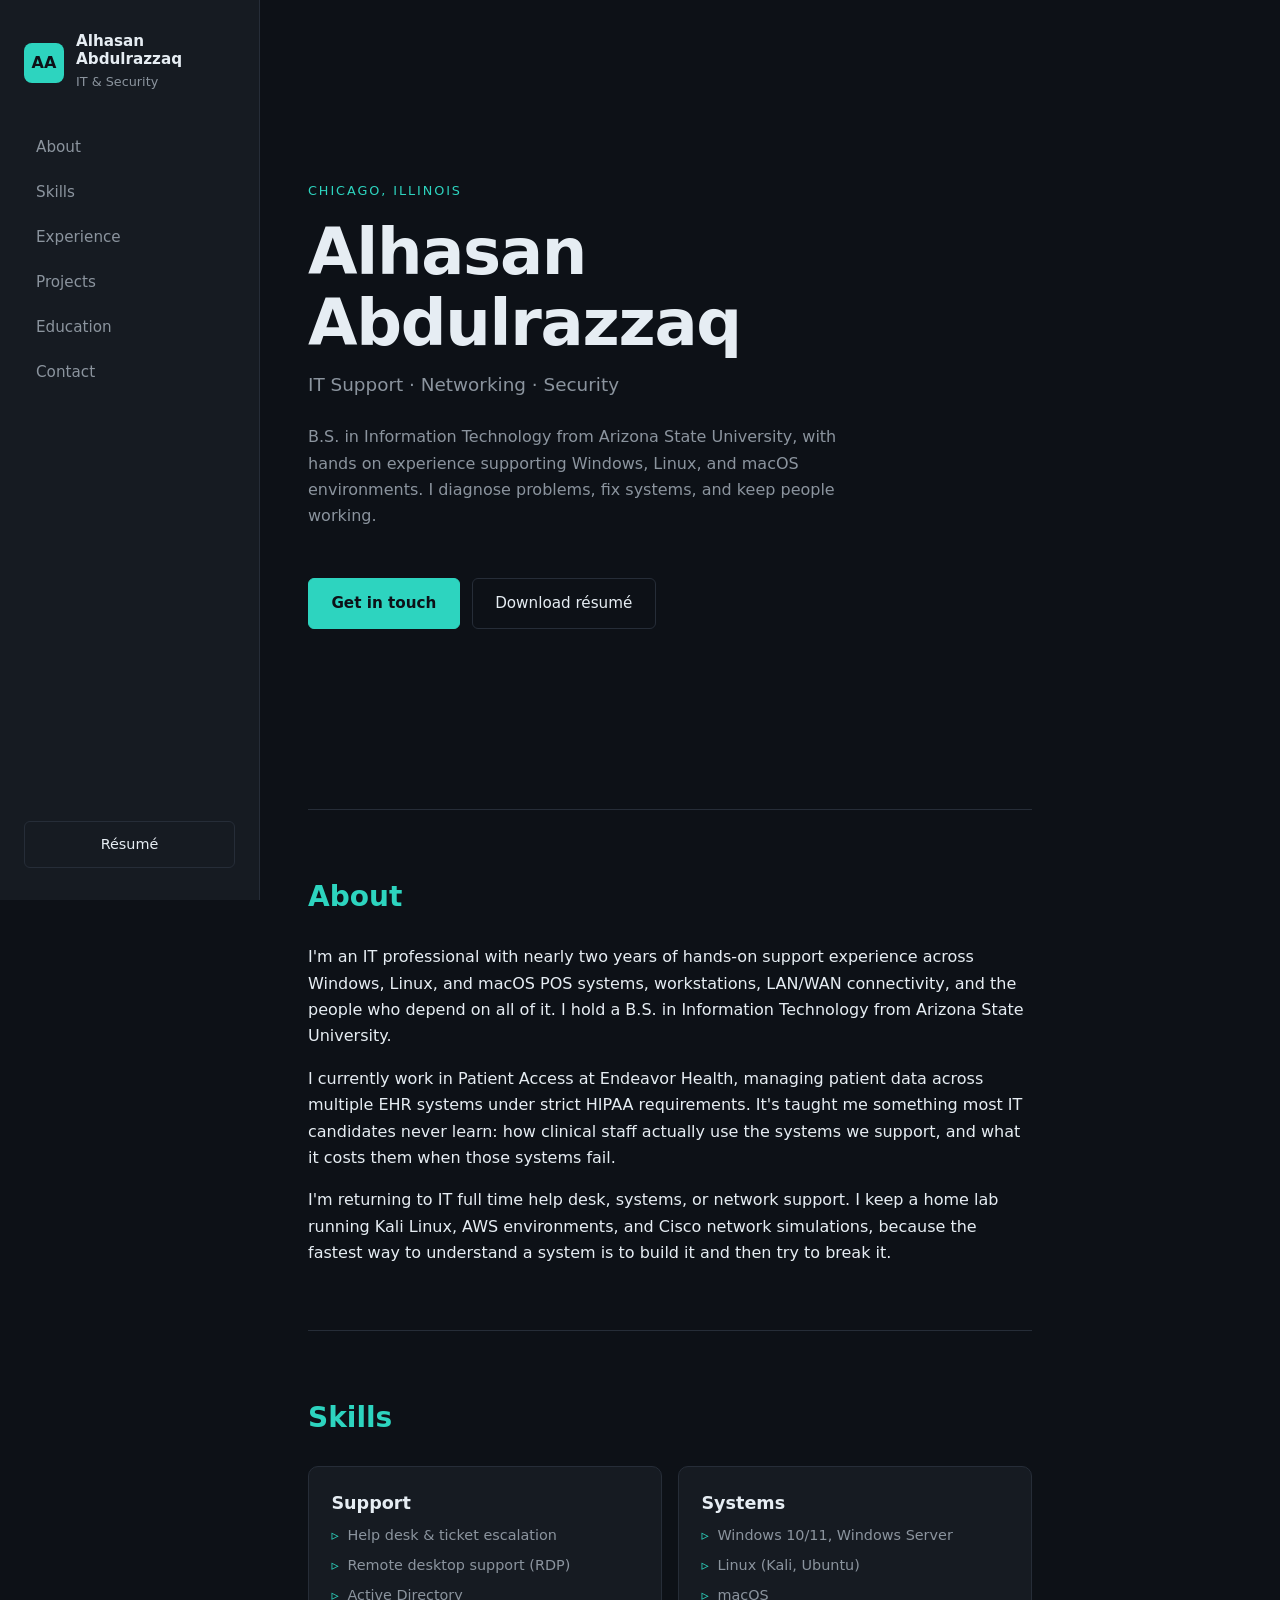
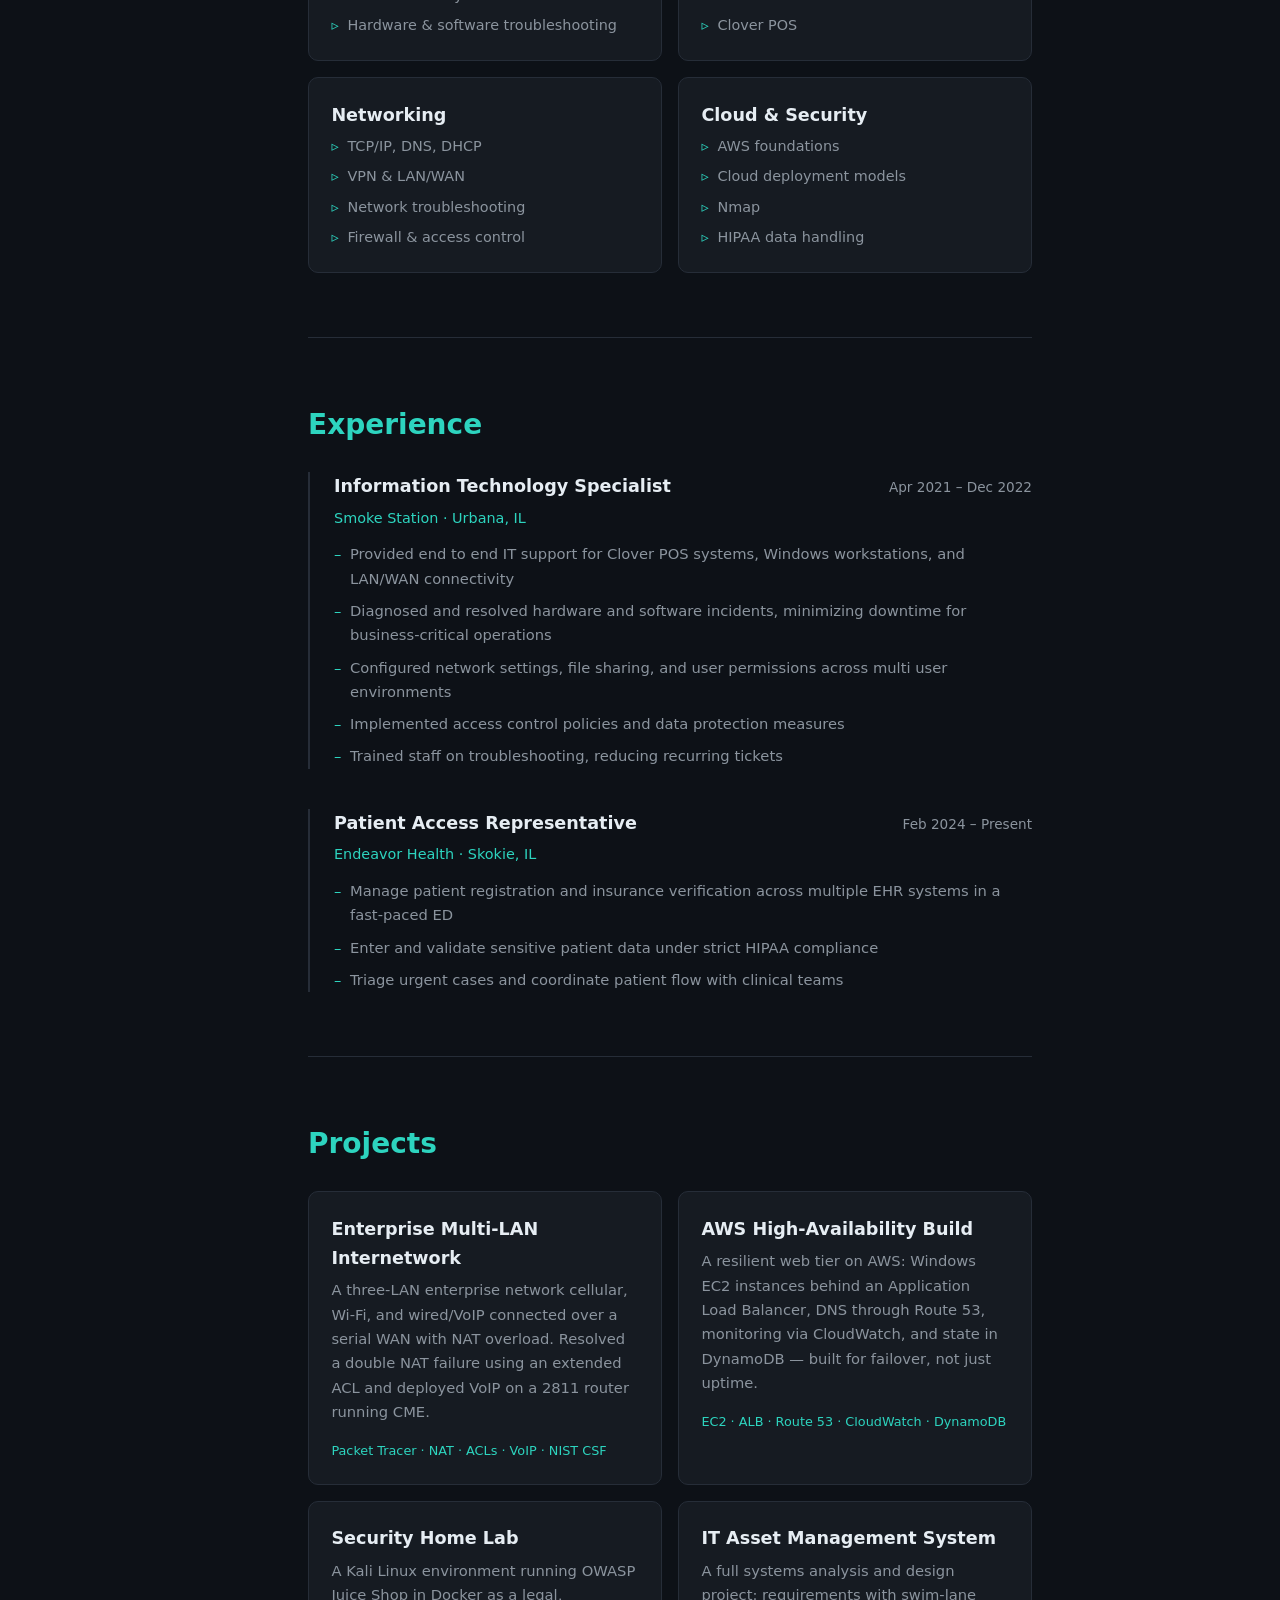
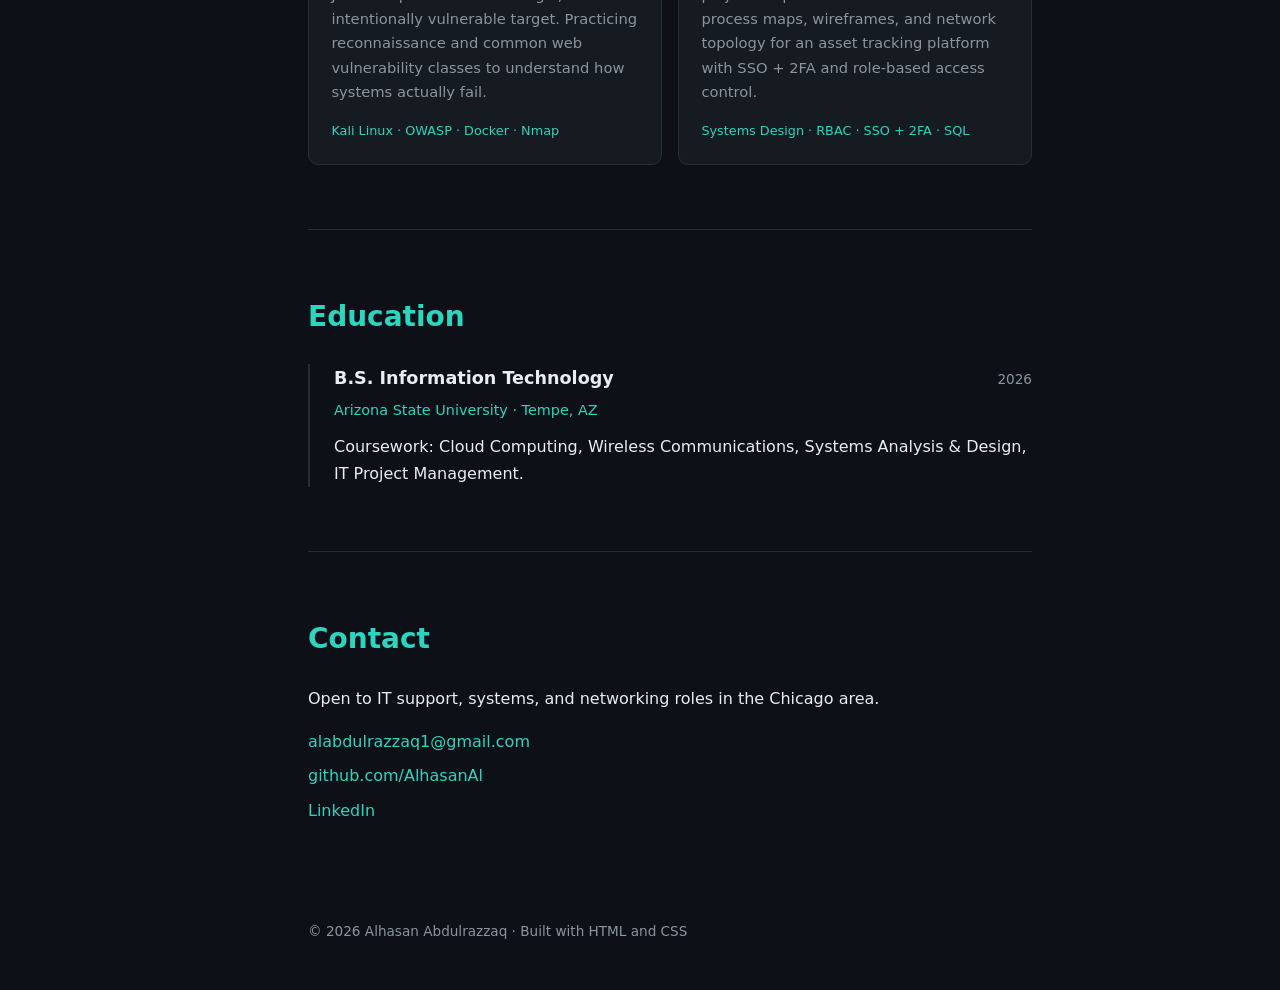
==== commit 6f311230: "grammar" ====
--- a/index.html
+++ b/index.html
@@ -9,10 +9,6 @@
   <link rel="icon" href="favicon-32x32.png">
 </head>
 <body>
-  <div class="particles" aria-hidden="true">
-    <span></span><span></span><span></span><span></span><span></span>
-    <span></span><span></span><span></span><span></span><span></span>
-  </div>
 
   <!-- SIDEBAR -->
   <aside class="sidebar">
@@ -45,7 +41,7 @@
       <p class="hero__role">IT Support · Networking · Security</p>
       <p class="hero__lede">
         B.S. in Information Technology from Arizona State University, with
-        hands-on experience supporting Windows, Linux, and macOS environments.
+        hands on experience supporting Windows, Linux, and macOS environments.
         I diagnose problems, fix systems, and keep people working.
       </p>
       <div class="hero__actions">
@@ -58,7 +54,7 @@
       <h2>About</h2>
       <p>
         I'm an IT professional with nearly two years of hands-on support
-        experience across Windows, Linux, and macOS — POS systems, workstations,
+        experience across Windows, Linux, and macOS POS systems, workstations,
         LAN/WAN connectivity, and the people who depend on all of it. I hold a
         B.S. in Information Technology from Arizona State University.
       </p>
@@ -70,7 +66,7 @@
         systems fail.
       </p>
       <p>
-        I'm returning to IT full time — help desk, systems, or network support.
+        I'm returning to IT full time help desk, systems, or network support.
         I keep a home lab running Kali Linux, AWS environments, and Cisco network
         simulations, because the fastest way to understand a system is to build
         it and then try to break it.
@@ -129,9 +125,9 @@
         </div>
         <p class="entry__org">Smoke Station · Urbana, IL</p>
         <ul>
-          <li>Provided end-to-end IT support for Clover POS systems, Windows workstations, and LAN/WAN connectivity</li>
+          <li>Provided end to end IT support for Clover POS systems, Windows workstations, and LAN/WAN connectivity</li>
           <li>Diagnosed and resolved hardware and software incidents, minimizing downtime for business-critical operations</li>
-          <li>Configured network settings, file sharing, and user permissions across multi-user environments</li>
+          <li>Configured network settings, file sharing, and user permissions across multi user environments</li>
           <li>Implemented access control policies and data protection measures</li>
           <li>Trained staff on troubleshooting, reducing recurring tickets</li>
         </ul>
@@ -158,8 +154,8 @@
         <article class="card card--clickable" data-project="network">
           <h3>Enterprise Multi-LAN Internetwork</h3>
           <p>
-            A three-LAN enterprise network — cellular, Wi-Fi, and wired/VoIP —
-            connected over a serial WAN with NAT overload. Resolved a double-NAT
+            A three-LAN enterprise network cellular, Wi-Fi, and wired/VoIP 
+            connected over a serial WAN with NAT overload. Resolved a double NAT
             failure using an extended ACL and deployed VoIP on a 2811 router
             running CME.
           </p>
@@ -190,7 +186,7 @@
           <h3>IT Asset Management System</h3>
           <p>
             A full systems analysis and design project: requirements with swim-lane
-            process maps, wireframes, and network topology for an asset-tracking
+            process maps, wireframes, and network topology for an asset tracking
             platform with SSO + 2FA and role-based access control.
           </p>
           <p class="card__tags">Systems Design · RBAC · SSO + 2FA · SQL</p>
@@ -200,47 +196,28 @@
     </section>
 
     <section id="education">
-  <h2>Education</h2>
-  <article class="entry">
-    <div class="entry__head">
-      <h3>B.S. Information Technology</h3>
-      <span class="entry__date">2026</span>
-    </div>
-      <p class="entry__org">
-      <svg width="18" height="18" viewBox="0 0 24 24" fill="#8C1D40" style="vertical-align:-3px; margin-right:6px;">
-      <path d="M12 3L1 9l11 6 9-4.91V17h2V9M5 13.18v4L12 21l7-3.82v-4L12 17l-7-3.82z"/>
-      </svg>
-    Arizona State University · Tempe, AZ
-      </p>
-    <p>Coursework: Cloud Computing, Wireless Communications, Systems Analysis &amp; Design, IT Project Management.</p>
-  </article>
-</section>
+      <h2>Education</h2>
+      <article class="entry">
+        <div class="entry__head">
+          <h3>B.S. Information Technology</h3>
+          <span class="entry__date">2026</span>
+        </div>
+        <p class="entry__org">Arizona State University · Tempe, AZ</p>
+        <p>
+          Coursework: Cloud Computing, Wireless Communications, Systems Analysis
+          &amp; Design, IT Project Management.
+        </p>
+      </article>
+    </section>
 
     <section id="contact">
       <h2>Contact</h2>
       <p>Open to IT support, systems, and networking roles in the Chicago area.</p>
       <ul class="contact__list">
-  <li>
-    <a href="mailto:alabdulrazzaq1@gmail.com">
-      <img src="https://cdn.simpleicons.org/gmail/2dd4bf" alt="" width="20" height="20">
-      alabdulrazzaq1@gmail.com
-    </a>
-  </li>
-  <li>
-  <a href="https://www.linkedin.com/in/alhasan-abdulrazzaq-49b4141b1/" target="_blank" rel="noopener">
-    <svg width="20" height="20" viewBox="0 0 24 24" fill="#2dd4bf">
-      <path d="M20.447 20.452h-3.554v-5.569c0-1.328-.027-3.037-1.852-3.037-1.853 0-2.136 1.445-2.136 2.939v5.667H9.351V9h3.414v1.561h.046c.477-.9 1.637-1.85 3.37-1.85 3.601 0 4.267 2.37 4.267 5.455v6.286zM5.337 7.433a2.062 2.062 0 01-2.063-2.065 2.064 2.064 0 112.063 2.065zm1.782 13.019H3.555V9h3.564v11.452zM22.225 0H1.771C.792 0 0 .774 0 1.729v20.542C0 23.227.792 24 1.771 24h20.451C23.2 24 24 23.227 24 22.271V1.729C24 .774 23.2 0 22.225 0z"/>
-    </svg>
-    LinkedIn
-  </a>
-</li>
-  <li>
-    <a href="https://github.com/AlhasanAl" target="_blank" rel="noopener">
-      <img src="https://cdn.simpleicons.org/github/2dd4bf" alt="" width="20" height="20">
-      github.com/AlhasanAl
-    </a>
-  </li>
-</ul>
+        <li><a href="mailto:alabdulrazzaq1@gmail.com">alabdulrazzaq1@gmail.com</a></li>
+        <li><a href="https://github.com/AlhasanAl">github.com/AlhasanAl</a></li>
+        <li><a href="https://www.linkedin.com/in/alhasan-abdulrazzaq-49b4141b1/">LinkedIn</a></li>
+      </ul>
     </section>
 
     <footer>
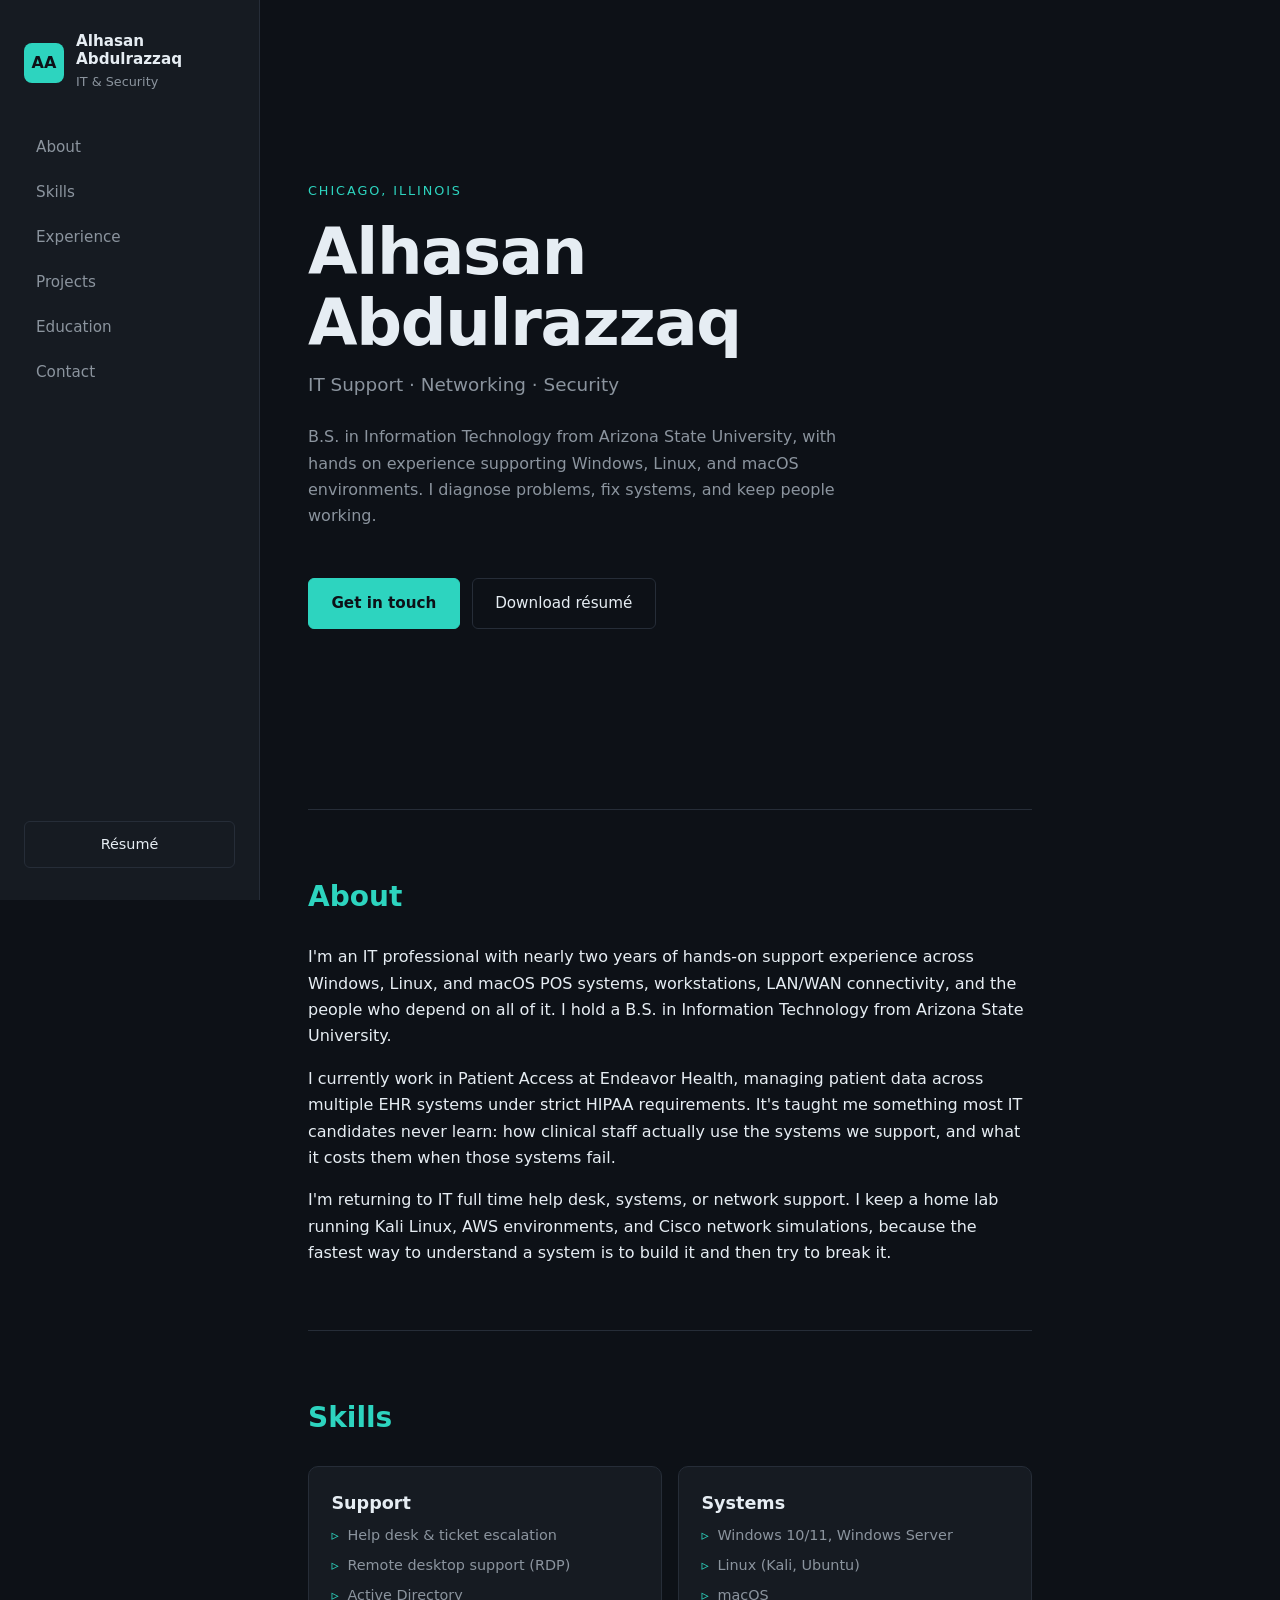
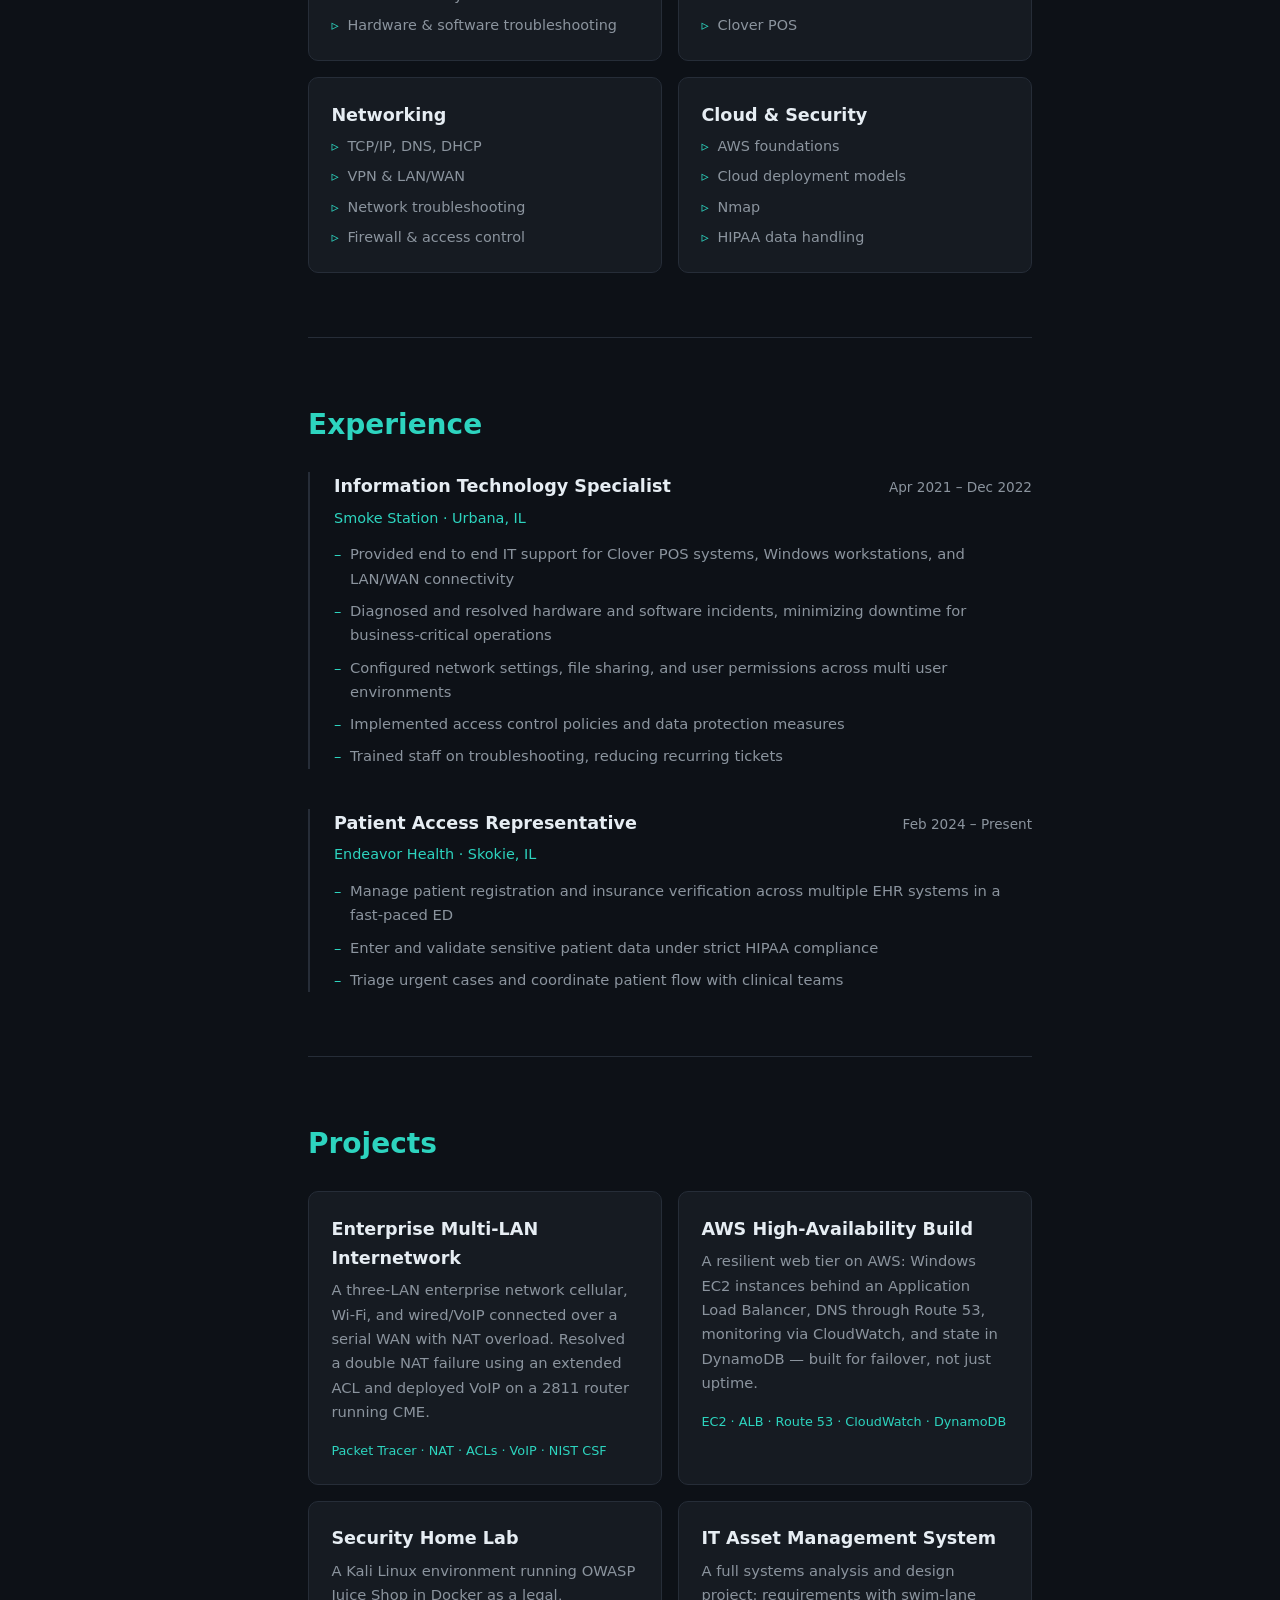
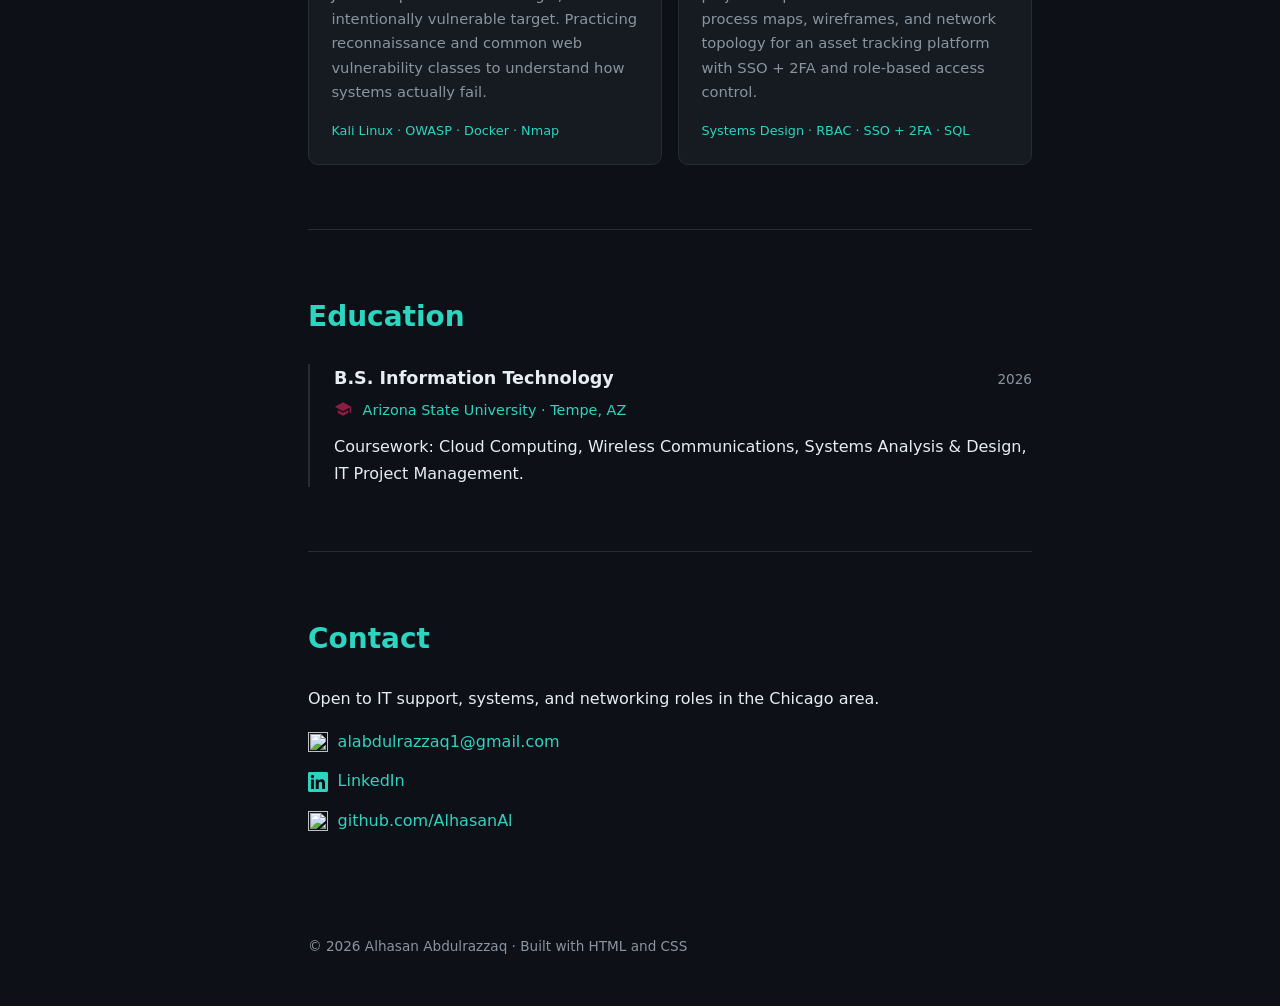
==== commit 481518f1: "Merge branch 'main' of https://github.com/AlhasanAl/AlhasanAl.github.io" ====
--- a/index.html
+++ b/index.html
@@ -9,6 +9,10 @@
   <link rel="icon" href="favicon-32x32.png">
 </head>
 <body>
+  <div class="particles" aria-hidden="true">
+    <span></span><span></span><span></span><span></span><span></span>
+    <span></span><span></span><span></span><span></span><span></span>
+  </div>
 
   <!-- SIDEBAR -->
   <aside class="sidebar">
@@ -196,28 +200,47 @@
     </section>
 
     <section id="education">
-      <h2>Education</h2>
-      <article class="entry">
-        <div class="entry__head">
-          <h3>B.S. Information Technology</h3>
-          <span class="entry__date">2026</span>
-        </div>
-        <p class="entry__org">Arizona State University · Tempe, AZ</p>
-        <p>
-          Coursework: Cloud Computing, Wireless Communications, Systems Analysis
-          &amp; Design, IT Project Management.
-        </p>
-      </article>
-    </section>
+  <h2>Education</h2>
+  <article class="entry">
+    <div class="entry__head">
+      <h3>B.S. Information Technology</h3>
+      <span class="entry__date">2026</span>
+    </div>
+      <p class="entry__org">
+      <svg width="18" height="18" viewBox="0 0 24 24" fill="#8C1D40" style="vertical-align:-3px; margin-right:6px;">
+      <path d="M12 3L1 9l11 6 9-4.91V17h2V9M5 13.18v4L12 21l7-3.82v-4L12 17l-7-3.82z"/>
+      </svg>
+    Arizona State University · Tempe, AZ
+      </p>
+    <p>Coursework: Cloud Computing, Wireless Communications, Systems Analysis &amp; Design, IT Project Management.</p>
+  </article>
+</section>
 
     <section id="contact">
       <h2>Contact</h2>
       <p>Open to IT support, systems, and networking roles in the Chicago area.</p>
       <ul class="contact__list">
-        <li><a href="mailto:alabdulrazzaq1@gmail.com">alabdulrazzaq1@gmail.com</a></li>
-        <li><a href="https://github.com/AlhasanAl">github.com/AlhasanAl</a></li>
-        <li><a href="https://www.linkedin.com/in/alhasan-abdulrazzaq-49b4141b1/">LinkedIn</a></li>
-      </ul>
+  <li>
+    <a href="mailto:alabdulrazzaq1@gmail.com">
+      <img src="https://cdn.simpleicons.org/gmail/2dd4bf" alt="" width="20" height="20">
+      alabdulrazzaq1@gmail.com
+    </a>
+  </li>
+  <li>
+  <a href="https://www.linkedin.com/in/alhasan-abdulrazzaq-49b4141b1/" target="_blank" rel="noopener">
+    <svg width="20" height="20" viewBox="0 0 24 24" fill="#2dd4bf">
+      <path d="M20.447 20.452h-3.554v-5.569c0-1.328-.027-3.037-1.852-3.037-1.853 0-2.136 1.445-2.136 2.939v5.667H9.351V9h3.414v1.561h.046c.477-.9 1.637-1.85 3.37-1.85 3.601 0 4.267 2.37 4.267 5.455v6.286zM5.337 7.433a2.062 2.062 0 01-2.063-2.065 2.064 2.064 0 112.063 2.065zm1.782 13.019H3.555V9h3.564v11.452zM22.225 0H1.771C.792 0 0 .774 0 1.729v20.542C0 23.227.792 24 1.771 24h20.451C23.2 24 24 23.227 24 22.271V1.729C24 .774 23.2 0 22.225 0z"/>
+    </svg>
+    LinkedIn
+  </a>
+</li>
+  <li>
+    <a href="https://github.com/AlhasanAl" target="_blank" rel="noopener">
+      <img src="https://cdn.simpleicons.org/github/2dd4bf" alt="" width="20" height="20">
+      github.com/AlhasanAl
+    </a>
+  </li>
+</ul>
     </section>
 
     <footer>
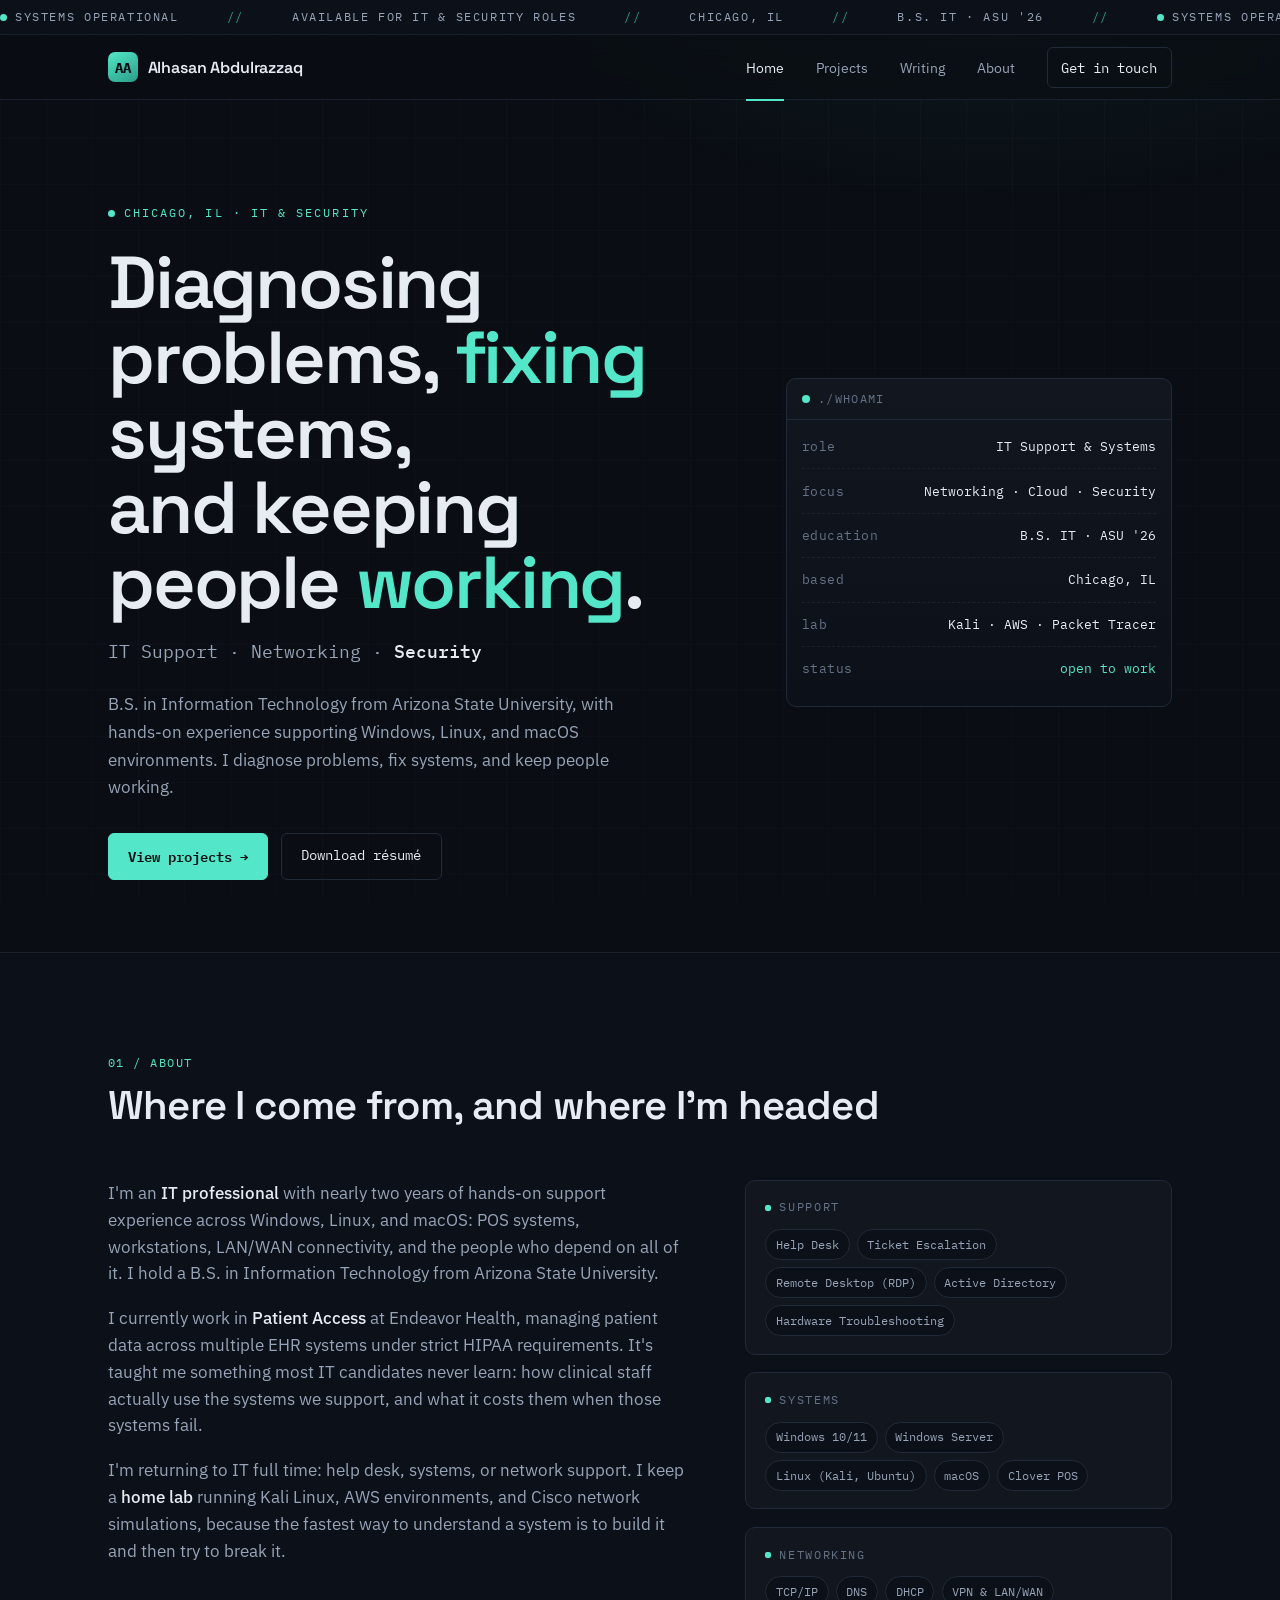
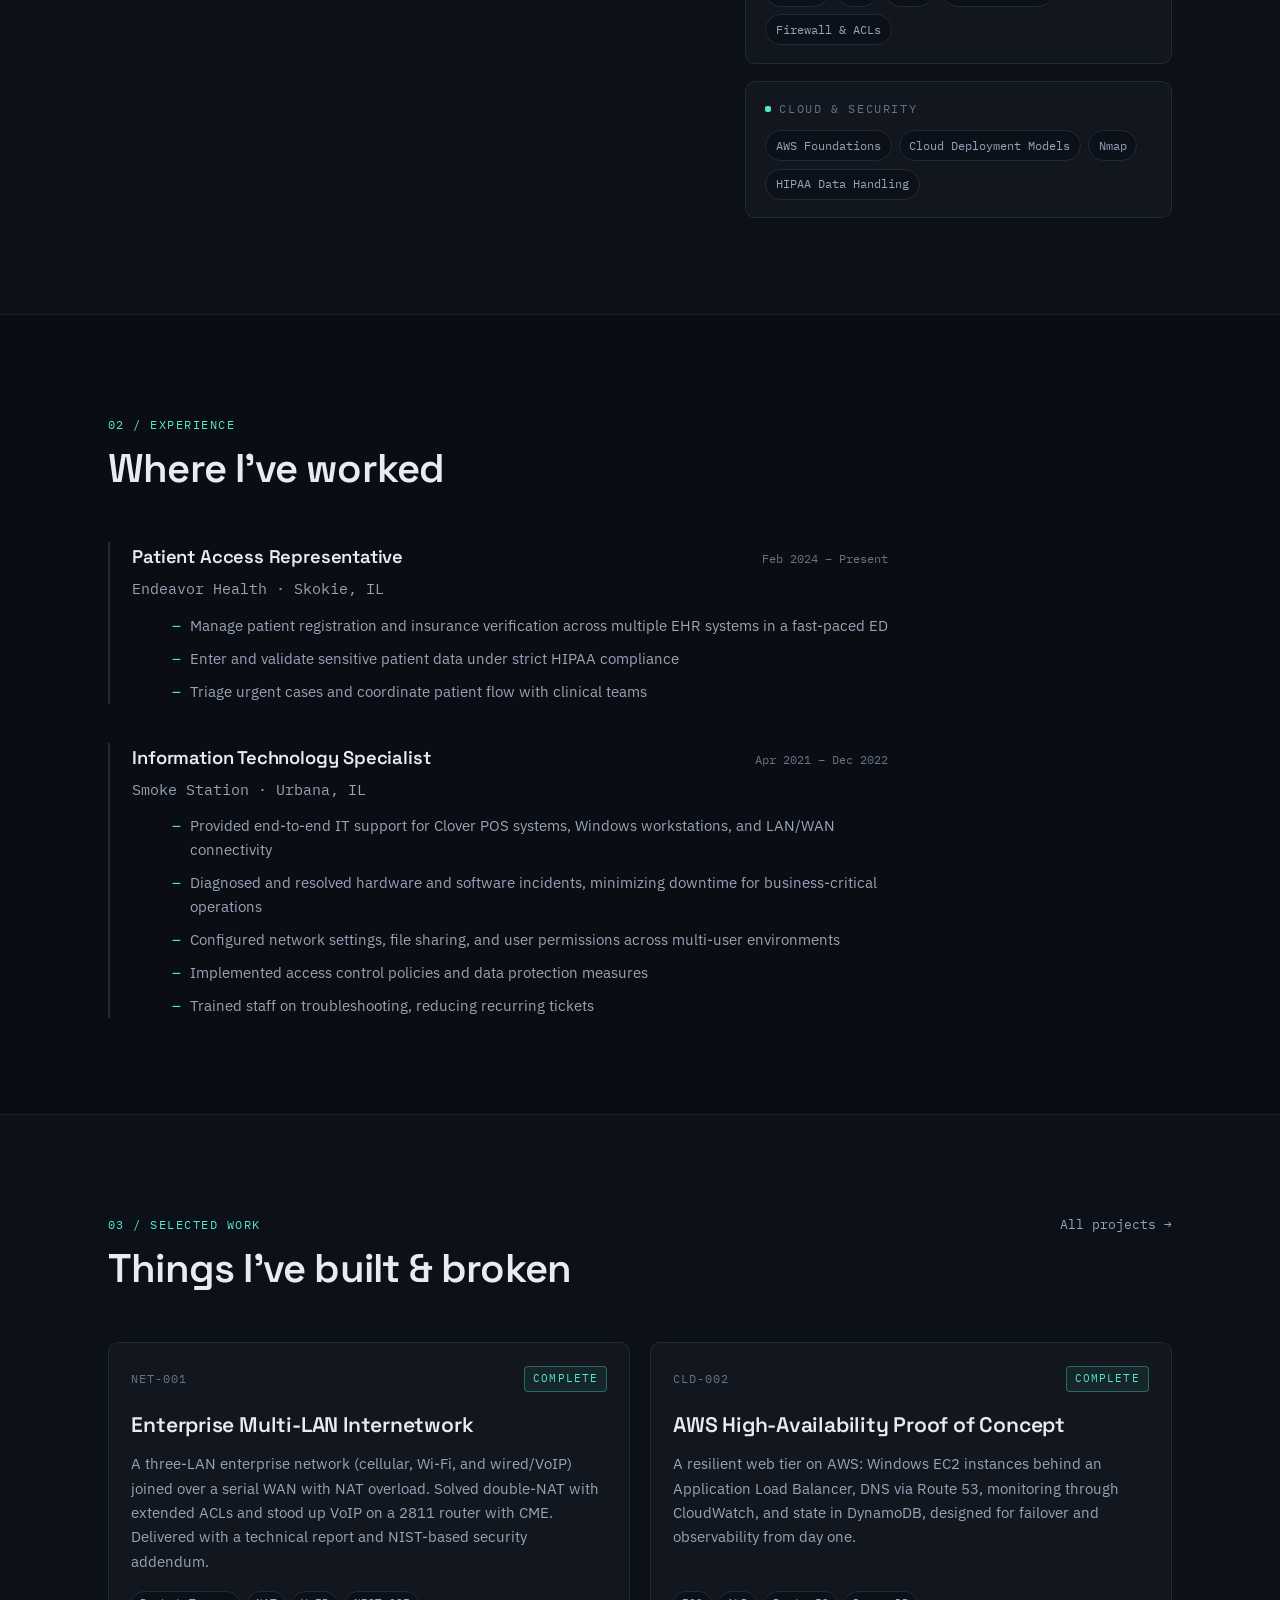
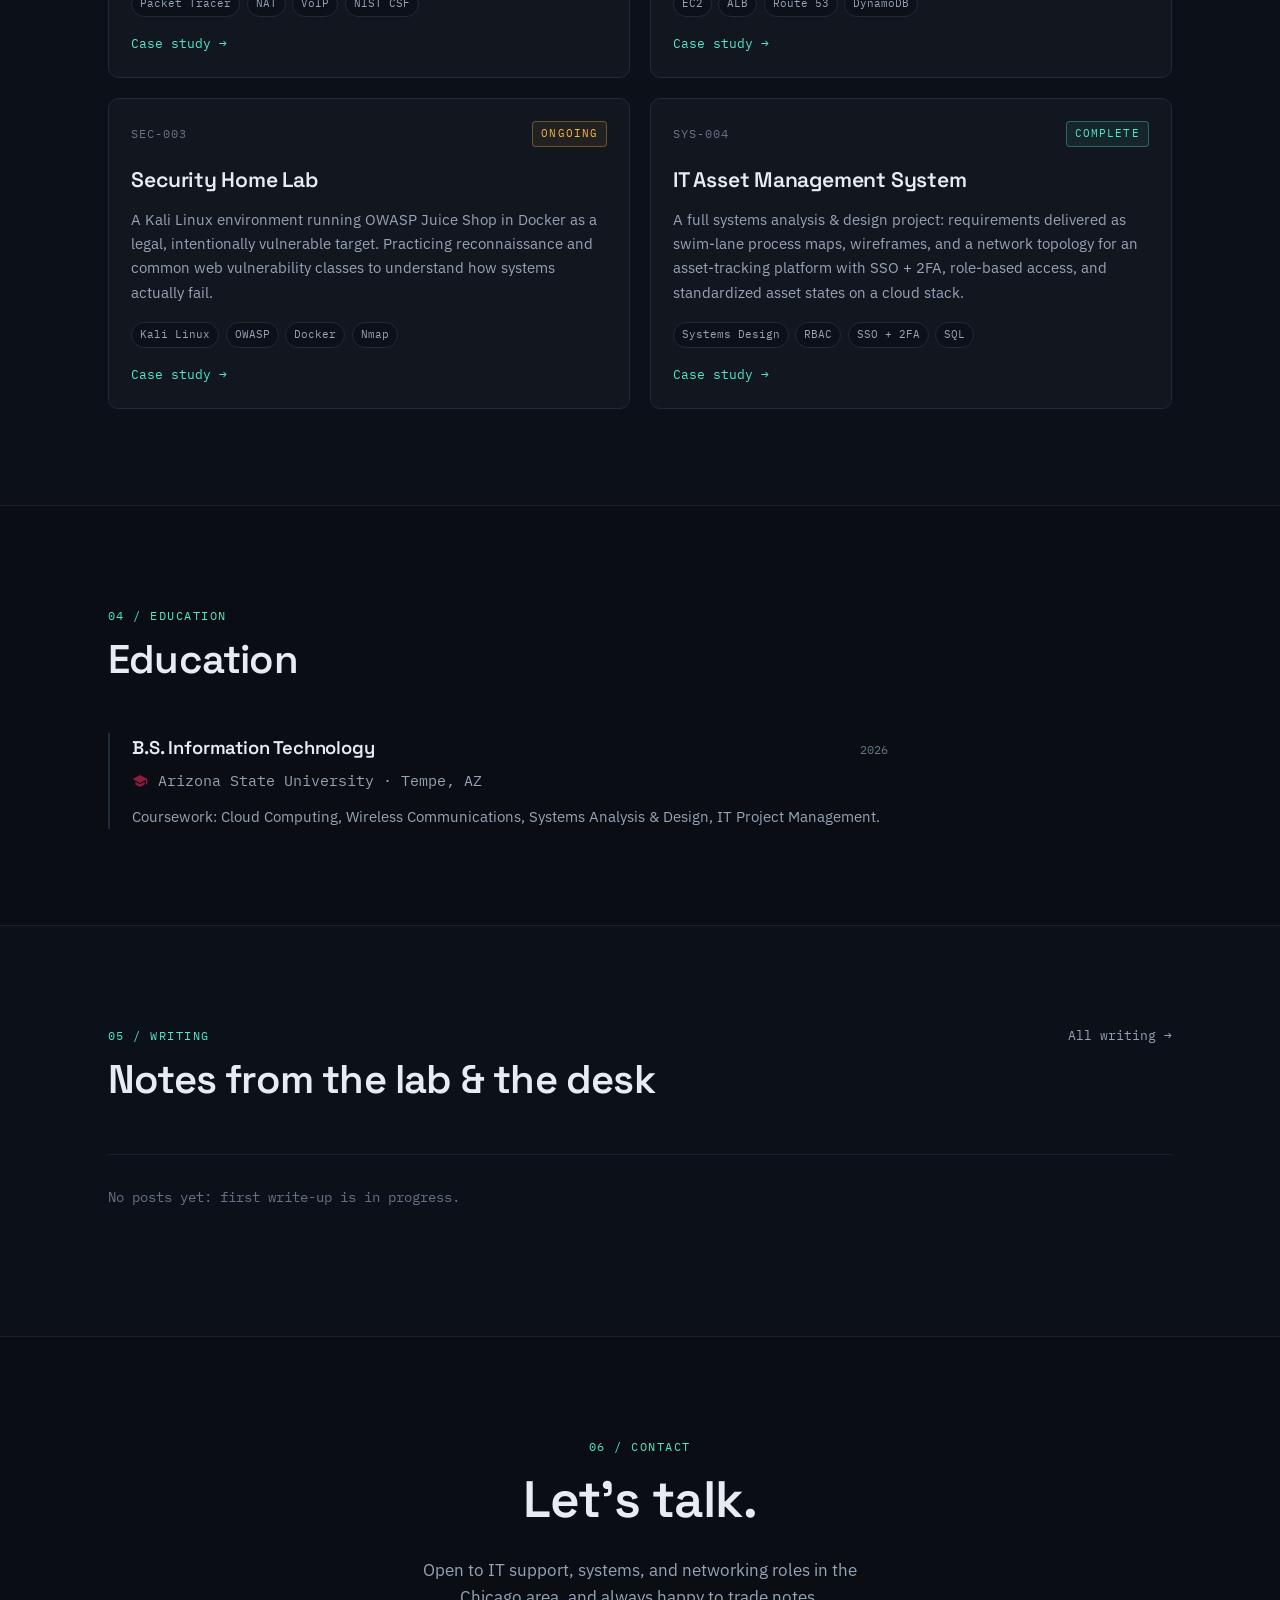
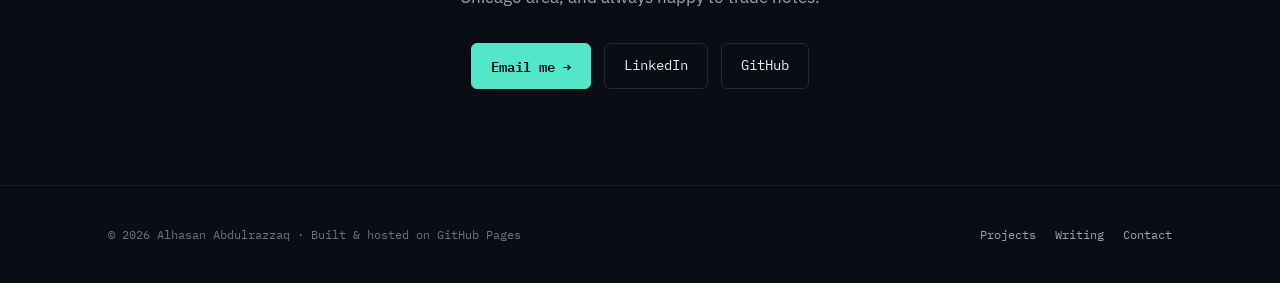
==== commit a34d48a5: "cs" ====
--- a/index.html
+++ b/index.html
@@ -1,263 +1,334 @@
 <!DOCTYPE html>
 <html lang="en">
 <head>
-  <meta charset="UTF-8">
-  <meta name="viewport" content="width=device-width, initial-scale=1">
-  <title>Alhasan Abdulrazzaq — IT Support & Security</title>
-  <meta name="description" content="IT professional in Chicago. Help desk, networking, and security. B.S. Information Technology, Arizona State University.">
-  <link rel="stylesheet" href="style.css">
-  <link rel="icon" href="favicon-32x32.png">
+<meta charset="UTF-8">
+<meta name="viewport" content="width=device-width, initial-scale=1">
+<title>Alhasan Abdulrazzaq &middot; IT Support &amp; Security</title>
+<meta name="description" content="IT professional in Chicago pursuing security and networking. Help desk, cloud, and offensive-security fundamentals. B.S. Information Technology, Arizona State University.">
+<link rel="icon" href="favicon-32x32.png">
+<link rel="preconnect" href="https://fonts.googleapis.com">
+<link rel="preconnect" href="https://fonts.gstatic.com" crossorigin>
+<link href="https://fonts.googleapis.com/css2?family=Space+Grotesk:wght@400;500;600;700&family=IBM+Plex+Sans:wght@400;500;600&family=IBM+Plex+Mono:wght@400;500&display=swap" rel="stylesheet">
+<link rel="stylesheet" href="assets/css/main.css">
 </head>
 <body>
-  <div class="particles" aria-hidden="true">
-    <span></span><span></span><span></span><span></span><span></span>
-    <span></span><span></span><span></span><span></span><span></span>
-  </div>
-
-  <!-- SIDEBAR -->
-  <aside class="sidebar">
-    <div class="sidebar__brand">
-      <span class="sidebar__mark">AA</span>
-      <div>
-        <strong>Alhasan Abdulrazzaq</strong>
-        <span class="sidebar__role">IT &amp; Security</span>
-      </div>
-    </div>
-
-    <nav class="sidebar__nav">
-      <a href="#about">About</a>
-      <a href="#skills">Skills</a>
-      <a href="#experience">Experience</a>
-      <a href="#projects">Projects</a>
-      <a href="#education">Education</a>
-      <a href="#contact">Contact</a>
-    </nav>
-
-    <a class="sidebar__resume" href="resume.pdf">Résumé</a>
-  </aside>
-
-  <!-- MAIN -->
-  <main class="content">
-
-    <section class="hero" id="home">
-      <p class="eyebrow">Chicago, Illinois</p>
-      <h1>Alhasan Abdulrazzaq</h1>
-      <p class="hero__role">IT Support · Networking · Security</p>
-      <p class="hero__lede">
-        B.S. in Information Technology from Arizona State University, with
-        hands on experience supporting Windows, Linux, and macOS environments.
-        I diagnose problems, fix systems, and keep people working.
-      </p>
-      <div class="hero__actions">
-        <a class="btn btn--primary" href="#contact">Get in touch</a>
-        <a class="btn" href="resume.pdf">Download résumé</a>
-      </div>
-    </section>
-
-    <section id="about">
-      <h2>About</h2>
-      <p>
-        I'm an IT professional with nearly two years of hands-on support
-        experience across Windows, Linux, and macOS POS systems, workstations,
-        LAN/WAN connectivity, and the people who depend on all of it. I hold a
-        B.S. in Information Technology from Arizona State University.
-      </p>
-      <p>
-        I currently work in Patient Access at Endeavor Health, managing patient
-        data across multiple EHR systems under strict HIPAA requirements. It's
-        taught me something most IT candidates never learn: how clinical staff
-        actually use the systems we support, and what it costs them when those
-        systems fail.
-      </p>
-      <p>
-        I'm returning to IT full time help desk, systems, or network support.
-        I keep a home lab running Kali Linux, AWS environments, and Cisco network
-        simulations, because the fastest way to understand a system is to build
-        it and then try to break it.
-      </p>
-    </section>
-
-    <section id="skills">
-      <h2>Skills</h2>
-      <div class="grid">
-        <div class="card">
-          <h3>Support</h3>
-          <ul>
-            <li>Help desk &amp; ticket escalation</li>
-            <li>Remote desktop support (RDP)</li>
-            <li>Active Directory</li>
-            <li>Hardware &amp; software troubleshooting</li>
-          </ul>
-        </div>
-        <div class="card">
-          <h3>Systems</h3>
-          <ul>
-            <li>Windows 10/11, Windows Server</li>
-            <li>Linux (Kali, Ubuntu)</li>
-            <li>macOS</li>
-            <li>Clover POS</li>
-          </ul>
-        </div>
-        <div class="card">
-          <h3>Networking</h3>
-          <ul>
-            <li>TCP/IP, DNS, DHCP</li>
-            <li>VPN &amp; LAN/WAN</li>
-            <li>Network troubleshooting</li>
-            <li>Firewall &amp; access control</li>
-          </ul>
-        </div>
-        <div class="card">
-          <h3>Cloud &amp; Security</h3>
-          <ul>
-            <li>AWS foundations</li>
-            <li>Cloud deployment models</li>
-            <li>Nmap</li>
-            <li>HIPAA data handling</li>
-          </ul>
-        </div>
-      </div>
-    </section>
-
-    <section id="experience">
-      <h2>Experience</h2>
-
-      <article class="entry">
-        <div class="entry__head">
-          <h3>Information Technology Specialist</h3>
-          <span class="entry__date">Apr 2021 – Dec 2022</span>
-        </div>
-        <p class="entry__org">Smoke Station · Urbana, IL</p>
-        <ul>
-          <li>Provided end to end IT support for Clover POS systems, Windows workstations, and LAN/WAN connectivity</li>
-          <li>Diagnosed and resolved hardware and software incidents, minimizing downtime for business-critical operations</li>
-          <li>Configured network settings, file sharing, and user permissions across multi user environments</li>
-          <li>Implemented access control policies and data protection measures</li>
-          <li>Trained staff on troubleshooting, reducing recurring tickets</li>
-        </ul>
-      </article>
-
-      <article class="entry">
-        <div class="entry__head">
-          <h3>Patient Access Representative</h3>
-          <span class="entry__date">Feb 2024 – Present</span>
-        </div>
-        <p class="entry__org">Endeavor Health · Skokie, IL</p>
-        <ul>
-          <li>Manage patient registration and insurance verification across multiple EHR systems in a fast-paced ED</li>
-          <li>Enter and validate sensitive patient data under strict HIPAA compliance</li>
-          <li>Triage urgent cases and coordinate patient flow with clinical teams</li>
-        </ul>
-      </article>
-    </section>
-
-    <section id="projects">
-      <h2>Projects</h2>
-      <div class="grid">
-
-        <article class="card card--clickable" data-project="network">
-          <h3>Enterprise Multi-LAN Internetwork</h3>
-          <p>
-            A three-LAN enterprise network cellular, Wi-Fi, and wired/VoIP 
-            connected over a serial WAN with NAT overload. Resolved a double NAT
-            failure using an extended ACL and deployed VoIP on a 2811 router
-            running CME.
-          </p>
-          <p class="card__tags">Packet Tracer · NAT · ACLs · VoIP · NIST CSF</p>
-        </article>
-
-        <article class="card card--clickable" data-project="aws">
-          <h3>AWS High-Availability Build</h3>
-          <p>
-            A resilient web tier on AWS: Windows EC2 instances behind an
-            Application Load Balancer, DNS through Route 53, monitoring via
-            CloudWatch, and state in DynamoDB — built for failover, not just uptime.
-          </p>
-          <p class="card__tags">EC2 · ALB · Route 53 · CloudWatch · DynamoDB</p>
-        </article>
-
-        <article class="card card--clickable" data-project="lab">
-          <h3>Security Home Lab</h3>
-          <p>
-            A Kali Linux environment running OWASP Juice Shop in Docker as a legal,
-            intentionally vulnerable target. Practicing reconnaissance and common
-            web vulnerability classes to understand how systems actually fail.
-          </p>
-          <p class="card__tags">Kali Linux · OWASP · Docker · Nmap</p>
-        </article>
-
-        <article class="card card--clickable" data-project="itam">
-          <h3>IT Asset Management System</h3>
-          <p>
-            A full systems analysis and design project: requirements with swim-lane
-            process maps, wireframes, and network topology for an asset tracking
-            platform with SSO + 2FA and role-based access control.
-          </p>
-          <p class="card__tags">Systems Design · RBAC · SSO + 2FA · SQL</p>
-          </article>
-
-      </div>
-    </section>
-
-    <section id="education">
-  <h2>Education</h2>
-  <article class="entry">
-    <div class="entry__head">
-      <h3>B.S. Information Technology</h3>
-      <span class="entry__date">2026</span>
-    </div>
-      <p class="entry__org">
-      <svg width="18" height="18" viewBox="0 0 24 24" fill="#8C1D40" style="vertical-align:-3px; margin-right:6px;">
-      <path d="M12 3L1 9l11 6 9-4.91V17h2V9M5 13.18v4L12 21l7-3.82v-4L12 17l-7-3.82z"/>
-      </svg>
-    Arizona State University · Tempe, AZ
-      </p>
-    <p>Coursework: Cloud Computing, Wireless Communications, Systems Analysis &amp; Design, IT Project Management.</p>
-  </article>
-</section>
-
-    <section id="contact">
-      <h2>Contact</h2>
-      <p>Open to IT support, systems, and networking roles in the Chicago area.</p>
-      <ul class="contact__list">
-  <li>
-    <a href="mailto:alabdulrazzaq1@gmail.com">
-      <img src="https://cdn.simpleicons.org/gmail/2dd4bf" alt="" width="20" height="20">
-      alabdulrazzaq1@gmail.com
-    </a>
-  </li>
-  <li>
-  <a href="https://www.linkedin.com/in/alhasan-abdulrazzaq-49b4141b1/" target="_blank" rel="noopener">
-    <svg width="20" height="20" viewBox="0 0 24 24" fill="#2dd4bf">
-      <path d="M20.447 20.452h-3.554v-5.569c0-1.328-.027-3.037-1.852-3.037-1.853 0-2.136 1.445-2.136 2.939v5.667H9.351V9h3.414v1.561h.046c.477-.9 1.637-1.85 3.37-1.85 3.601 0 4.267 2.37 4.267 5.455v6.286zM5.337 7.433a2.062 2.062 0 01-2.063-2.065 2.064 2.064 0 112.063 2.065zm1.782 13.019H3.555V9h3.564v11.452zM22.225 0H1.771C.792 0 0 .774 0 1.729v20.542C0 23.227.792 24 1.771 24h20.451C23.2 24 24 23.227 24 22.271V1.729C24 .774 23.2 0 22.225 0z"/>
-    </svg>
-    LinkedIn
-  </a>
-</li>
-  <li>
-    <a href="https://github.com/AlhasanAl" target="_blank" rel="noopener">
-      <img src="https://cdn.simpleicons.org/github/2dd4bf" alt="" width="20" height="20">
-      github.com/AlhasanAl
-    </a>
-  </li>
-</ul>
-    </section>
-
-    <footer>
-      <p>© 2026 Alhasan Abdulrazzaq · Built with HTML and CSS</p>
-    </footer>
-
-  </main>
-
-<div class="modal" id="modal" hidden>
-  <div class="modal__backdrop" data-close></div>
-  <div class="modal__box" role="dialog" aria-modal="true" aria-labelledby="modal-title">
-    <button class="modal__close" data-close aria-label="Close">&times;</button>
-    <h2 id="modal-title"></h2>
-    <div id="modal-body"></div>
+
+<!-- Signature: status marquee -->
+<div class="statusbar" aria-hidden="true">
+  <div class="statusbar__track">
+    <span><i class="dot"></i> SYSTEMS OPERATIONAL</span>
+    <span class="tick">//</span>
+    <span>AVAILABLE FOR IT &amp; SECURITY ROLES</span>
+    <span class="tick">//</span>
+    <span>CHICAGO, IL</span>
+    <span class="tick">//</span>
+    <span>B.S. IT &middot; ASU '26</span>
+    <span class="tick">//</span>
+    <span><i class="dot"></i> SYSTEMS OPERATIONAL</span>
+    <span class="tick">//</span>
+    <span>AVAILABLE FOR IT &amp; SECURITY ROLES</span>
+    <span class="tick">//</span>
+    <span>CHICAGO, IL</span>
+    <span class="tick">//</span>
+    <span>B.S. IT &middot; ASU '26</span>
+    <span class="tick">//</span>
   </div>
 </div>
 
-<script src="script.js"></script>
+<!-- Nav -->
+<header class="nav">
+  <div class="wrap nav__inner">
+    <a class="brand" href="index.html">
+      <span class="brand__mark">AA</span> Alhasan&nbsp;Abdulrazzaq
+    </a>
+    <nav class="nav__links" aria-label="Primary">
+      <a href="index.html" aria-current="page">Home</a>
+      <a href="projects.html">Projects</a>
+      <a href="blog.html">Writing</a>
+      <a href="index.html#about">About</a>
+      <a class="nav__cta" href="index.html#contact">Get in touch</a>
+    </nav>
+    <button class="nav__toggle" aria-label="Menu" aria-expanded="false">
+      <svg width="22" height="22" viewBox="0 0 24 24" fill="none" stroke="currentColor" stroke-width="2"><path d="M3 6h18M3 12h18M3 18h18"/></svg>
+    </button>
+  </div>
+</header>
+
+<main>
+  <!-- Hero -->
+  <section class="hero">
+    <div class="wrap hero__grid">
+      <div class="reveal">
+        <div class="hero__loc eyebrow"><i class="dot"></i> Chicago, IL &middot; IT &amp; Security</div>
+        <h1>Diagnosing problems, <span class="accent">fixing</span> systems,<br>and keeping people <span class="accent">working</span>.</h1>
+        <p class="hero__role mono">IT Support &middot; Networking &middot; <b>Security</b></p>
+        <p class="hero__lede">
+          B.S. in Information Technology from Arizona State University, with hands-on
+          experience supporting Windows, Linux, and macOS environments. I diagnose
+          problems, fix systems, and keep people working.
+        </p>
+        <div class="hero__cta">
+          <a class="btn btn--primary" href="projects.html">View projects <span class="arr">&rarr;</span></a>
+          <a class="btn btn--ghost" href="resume.pdf">Download r&eacute;sum&eacute;</a>
+        </div>
+      </div>
+
+      <!-- Readout panel -->
+      <div class="readout reveal" role="group" aria-label="Status">
+        <div class="readout__head"><i class="dot"></i> ./whoami</div>
+        <div class="readout__body">
+          <div class="readout__row"><span class="k">role</span><span class="v">IT Support &amp; Systems</span></div>
+          <div class="readout__row"><span class="k">focus</span><span class="v">Networking &middot; Cloud &middot; Security</span></div>
+          <div class="readout__row"><span class="k">education</span><span class="v">B.S. IT &middot; ASU '26</span></div>
+          <div class="readout__row"><span class="k">based</span><span class="v">Chicago, IL</span></div>
+          <div class="readout__row"><span class="k">lab</span><span class="v">Kali &middot; AWS &middot; Packet&nbsp;Tracer</span></div>
+          <div class="readout__row"><span class="k">status</span><span class="v ok">open to work</span></div>
+        </div>
+      </div>
+    </div>
+  </section>
+
+  <!-- About + skills -->
+  <section class="section section--alt" id="about">
+    <div class="wrap">
+      <div class="section__head reveal">
+        <div><span class="section__num">01 / ABOUT</span>
+          <h2>Where I come from, and where I'm headed</h2></div>
+      </div>
+      <div class="about__grid">
+        <div class="about__lede reveal">
+          <p>I'm an <b>IT professional</b> with nearly two years of hands-on support
+             experience across Windows, Linux, and macOS: POS systems, workstations,
+             LAN/WAN connectivity, and the people who depend on all of it. I hold a
+             B.S. in Information Technology from Arizona State University.</p>
+          <p>I currently work in <b>Patient Access</b> at Endeavor Health, managing patient
+             data across multiple EHR systems under strict HIPAA requirements. It's taught
+             me something most IT candidates never learn: how clinical staff actually use
+             the systems we support, and what it costs them when those systems fail.</p>
+          <p>I'm returning to IT full time: help desk, systems, or network support. I
+             keep a <b>home lab</b> running Kali Linux, AWS environments, and Cisco network
+             simulations, because the fastest way to understand a system is to build it
+             and then try to break it.</p>
+        </div>
+        <div class="stacks reveal">
+          <div class="stack">
+            <div class="stack__label">Support</div>
+            <div class="chips">
+              <span class="chip">Help Desk</span><span class="chip">Ticket Escalation</span>
+              <span class="chip">Remote Desktop (RDP)</span><span class="chip">Active Directory</span>
+              <span class="chip">Hardware Troubleshooting</span>
+            </div>
+          </div>
+          <div class="stack">
+            <div class="stack__label">Systems</div>
+            <div class="chips">
+              <span class="chip">Windows 10/11</span><span class="chip">Windows Server</span>
+              <span class="chip">Linux (Kali, Ubuntu)</span><span class="chip">macOS</span>
+              <span class="chip">Clover POS</span>
+            </div>
+          </div>
+          <div class="stack">
+            <div class="stack__label">Networking</div>
+            <div class="chips">
+              <span class="chip">TCP/IP</span><span class="chip">DNS</span>
+              <span class="chip">DHCP</span><span class="chip">VPN &amp; LAN/WAN</span>
+              <span class="chip">Firewall &amp; ACLs</span>
+            </div>
+          </div>
+          <div class="stack">
+            <div class="stack__label">Cloud &amp; Security</div>
+            <div class="chips">
+              <span class="chip">AWS Foundations</span><span class="chip">Cloud Deployment Models</span>
+              <span class="chip">Nmap</span><span class="chip">HIPAA Data Handling</span>
+            </div>
+          </div>
+        </div>
+      </div>
+    </div>
+  </section>
+
+  <!-- Experience -->
+  <section class="section" id="experience">
+    <div class="wrap">
+      <div class="section__head reveal">
+        <div><span class="section__num">02 / EXPERIENCE</span>
+          <h2>Where I've worked</h2></div>
+      </div>
+      <div class="timeline reveal">
+
+        <article class="entry">
+          <div class="entry__head">
+            <h3>Patient Access Representative</h3>
+            <span class="entry__date">Feb 2024 &ndash; Present</span>
+          </div>
+          <p class="entry__org">Endeavor Health &middot; Skokie, IL</p>
+          <ul>
+            <li>Manage patient registration and insurance verification across multiple EHR systems in a fast-paced ED</li>
+            <li>Enter and validate sensitive patient data under strict HIPAA compliance</li>
+            <li>Triage urgent cases and coordinate patient flow with clinical teams</li>
+          </ul>
+        </article>
+
+        <article class="entry">
+          <div class="entry__head">
+            <h3>Information Technology Specialist</h3>
+            <span class="entry__date">Apr 2021 &ndash; Dec 2022</span>
+          </div>
+          <p class="entry__org">Smoke Station &middot; Urbana, IL</p>
+          <ul>
+            <li>Provided end-to-end IT support for Clover POS systems, Windows workstations, and LAN/WAN connectivity</li>
+            <li>Diagnosed and resolved hardware and software incidents, minimizing downtime for business-critical operations</li>
+            <li>Configured network settings, file sharing, and user permissions across multi-user environments</li>
+            <li>Implemented access control policies and data protection measures</li>
+            <li>Trained staff on troubleshooting, reducing recurring tickets</li>
+          </ul>
+        </article>
+
+      </div>
+    </div>
+  </section>
+
+  <!-- Featured projects -->
+  <section class="section section--alt" id="work">
+    <div class="wrap">
+      <div class="section__head reveal">
+        <div><span class="section__num">03 / SELECTED WORK</span>
+          <h2>Things I've built &amp; broken</h2></div>
+        <a class="section__link mono" href="projects.html">All projects &rarr;</a>
+      </div>
+      <div class="modules">
+
+        <article class="module reveal">
+          <div class="module__meta"><span>NET-001</span><span class="tag tag--live">Complete</span></div>
+          <h3>Enterprise Multi-LAN Internetwork</h3>
+          <p>A three-LAN enterprise network (cellular, Wi-Fi, and wired/VoIP) joined over a serial
+             WAN with NAT overload. Solved double-NAT with extended ACLs and stood up VoIP on a 2811
+             router with CME. Delivered with a technical report and NIST-based security addendum.</p>
+          <div class="module__chips">
+            <span class="chip">Packet Tracer</span><span class="chip">NAT</span>
+            <span class="chip">VoIP</span><span class="chip">NIST CSF</span>
+          </div>
+          <div class="module__links">
+            <a href="projects.html#net-internetwork">Case study &rarr;</a>
+          </div>
+        </article>
+
+        <article class="module reveal">
+          <div class="module__meta"><span>CLD-002</span><span class="tag tag--live">Complete</span></div>
+          <h3>AWS High-Availability Proof of Concept</h3>
+          <p>A resilient web tier on AWS: Windows EC2 instances behind an Application Load Balancer,
+             DNS via Route 53, monitoring through CloudWatch, and state in DynamoDB, designed for
+             failover and observability from day one.</p>
+          <div class="module__chips">
+            <span class="chip">EC2</span><span class="chip">ALB</span>
+            <span class="chip">Route 53</span><span class="chip">DynamoDB</span>
+          </div>
+          <div class="module__links">
+            <a href="projects.html#aws-poc">Case study &rarr;</a>
+          </div>
+        </article>
+
+        <article class="module reveal">
+          <div class="module__meta"><span>SEC-003</span><span class="tag tag--build">Ongoing</span></div>
+          <h3>Security Home Lab</h3>
+          <p>A Kali Linux environment running OWASP Juice Shop in Docker as a legal, intentionally
+             vulnerable target. Practicing reconnaissance and common web vulnerability classes to
+             understand how systems actually fail.</p>
+          <div class="module__chips">
+            <span class="chip">Kali Linux</span><span class="chip">OWASP</span>
+            <span class="chip">Docker</span><span class="chip">Nmap</span>
+          </div>
+          <div class="module__links">
+            <a href="projects.html#sec-lab">Case study &rarr;</a>
+          </div>
+        </article>
+
+        <article class="module reveal">
+          <div class="module__meta"><span>SYS-004</span><span class="tag tag--live">Complete</span></div>
+          <h3>IT Asset Management System</h3>
+          <p>A full systems analysis &amp; design project: requirements delivered as swim-lane process
+             maps, wireframes, and a network topology for an asset-tracking platform with SSO + 2FA,
+             role-based access, and standardized asset states on a cloud stack.</p>
+          <div class="module__chips">
+            <span class="chip">Systems Design</span><span class="chip">RBAC</span>
+            <span class="chip">SSO + 2FA</span><span class="chip">SQL</span>
+          </div>
+          <div class="module__links">
+            <a href="projects.html#itam">Case study &rarr;</a>
+          </div>
+        </article>
+
+      </div>
+    </div>
+  </section>
+
+  <!-- Education -->
+  <section class="section" id="education">
+    <div class="wrap">
+      <div class="section__head reveal">
+        <div><span class="section__num">04 / EDUCATION</span>
+          <h2>Education</h2></div>
+      </div>
+      <div class="timeline reveal">
+        <article class="entry">
+          <div class="entry__head">
+            <h3>B.S. Information Technology</h3>
+            <span class="entry__date">2026</span>
+          </div>
+          <p class="entry__org">
+            <svg width="16" height="16" viewBox="0 0 24 24" fill="#8C1D40" style="vertical-align:-2px; margin-right:6px;">
+              <path d="M12 3L1 9l11 6 9-4.91V17h2V9M5 13.18v4L12 21l7-3.82v-4L12 17l-7-3.82z"/>
+            </svg>
+            Arizona State University &middot; Tempe, AZ
+          </p>
+          <p>Coursework: Cloud Computing, Wireless Communications, Systems Analysis &amp; Design, IT Project Management.</p>
+        </article>
+      </div>
+    </div>
+  </section>
+
+  <!-- Latest writing -->
+  <section class="section section--alt" id="writing">
+    <div class="wrap">
+      <div class="section__head reveal">
+        <div><span class="section__num">05 / WRITING</span>
+          <h2>Notes from the lab &amp; the desk</h2></div>
+        <a class="section__link mono" href="blog.html">All writing &rarr;</a>
+      </div>
+      <div class="posts reveal" id="latest-posts">
+        <p class="posts__empty">Loading&hellip;</p>
+      </div>
+    </div>
+  </section>
+
+  <!-- Contact -->
+  <section class="section contact" id="contact">
+    <div class="wrap reveal">
+      <span class="section__num">06 / CONTACT</span>
+      <h2>Let's talk.</h2>
+      <p>Open to IT support, systems, and networking roles in the Chicago area,
+         and always happy to trade notes.</p>
+      <div class="contact__links">
+        <a class="btn btn--primary" href="mailto:alabdulrazzaq1@gmail.com">Email me <span class="arr">&rarr;</span></a>
+        <a class="btn btn--ghost" href="https://www.linkedin.com/in/alhasan-abdulrazzaq-49b4141b1/" target="_blank" rel="noopener">LinkedIn</a>
+        <a class="btn btn--ghost" href="https://github.com/AlhasanAl" target="_blank" rel="noopener">GitHub</a>
+      </div>
+    </div>
+  </section>
+</main>
+
+<footer class="footer">
+  <div class="wrap footer__inner">
+    <p>&copy; <span id="year"></span> Alhasan Abdulrazzaq &middot; Built &amp; hosted on GitHub Pages</p>
+    <div class="footer__links">
+      <a href="projects.html">Projects</a>
+      <a href="blog.html">Writing</a>
+      <a href="index.html#contact">Contact</a>
+    </div>
+  </div>
+</footer>
+
+<script>document.getElementById("year").textContent = new Date().getFullYear();</script>
+<script src="assets/js/main.js"></script>
 </body>
-</html>+</html>
--- a/assets/css/main.css
+++ b/assets/css/main.css
@@ -0,0 +1,446 @@
+/* =====================================================================
+   Alhasan Abdulrazzaq: portfolio + blog
+   Aesthetic: systems console / status dashboard
+   ===================================================================== */
+
+/* ---- Tokens ------------------------------------------------------- */
+:root {
+  --ink:        #0A0E14;
+  --ink-2:      #0C1119;
+  --panel:      #11161F;
+  --panel-2:    #151C27;
+  --line:       #212A38;
+  --line-soft:  #19212D;
+
+  --text:       #E7ECF3;
+  --text-2:     #97A3B6;
+  --text-3:     #667286;
+
+  --signal:     #54E6C8;   /* teal, "systems healthy" */
+  --signal-dim: #2A9E88;
+  --amber:      #F5B547;   /* attention / warm highlight */
+  --danger:     #FF6B6B;
+
+  --radius:     10px;
+  --radius-sm:  6px;
+  --maxw:       1160px;
+  --gutter:     clamp(20px, 5vw, 48px);
+
+  --font-display: "Space Grotesk", system-ui, sans-serif;
+  --font-body:    "IBM Plex Sans", system-ui, sans-serif;
+  --font-mono:    "IBM Plex Mono", ui-monospace, monospace;
+
+  --ease: cubic-bezier(.22,.61,.36,1);
+}
+
+/* ---- Reset -------------------------------------------------------- */
+*,*::before,*::after { box-sizing: border-box; }
+* { margin: 0; }
+html { scroll-behavior: smooth; -webkit-text-size-adjust: 100%; }
+body {
+  font-family: var(--font-body);
+  background: var(--ink);
+  color: var(--text);
+  line-height: 1.6;
+  font-size: 16px;
+  -webkit-font-smoothing: antialiased;
+  overflow-x: hidden;
+}
+img { max-width: 100%; display: block; }
+a { color: inherit; text-decoration: none; }
+ul { list-style: none; }
+
+/* Ambient grid + glow, very subtle */
+body::before {
+  content: "";
+  position: fixed; inset: 0;
+  background:
+    radial-gradient(900px 500px at 78% -10%, rgba(84,230,200,.07), transparent 60%),
+    linear-gradient(rgba(255,255,255,.014) 1px, transparent 1px) 0 0 / 100% 46px,
+    linear-gradient(90deg, rgba(255,255,255,.014) 1px, transparent 1px) 0 0 / 46px 100%;
+  pointer-events: none;
+  z-index: 0;
+}
+.wrap { max-width: var(--maxw); margin-inline: auto; padding-inline: var(--gutter); }
+main { position: relative; z-index: 1; }
+
+/* ---- Utility type ------------------------------------------------- */
+.mono { font-family: var(--font-mono); }
+.eyebrow {
+  font-family: var(--font-mono);
+  font-size: .72rem;
+  letter-spacing: .18em;
+  text-transform: uppercase;
+  color: var(--signal);
+  display: inline-flex;
+  align-items: center;
+  gap: .55rem;
+}
+.muted { color: var(--text-2); }
+
+/* =====================================================================
+   Status marquee (signature element)
+   ===================================================================== */
+.statusbar {
+  position: relative; z-index: 20;
+  background: var(--ink-2);
+  border-bottom: 1px solid var(--line-soft);
+  overflow: hidden;
+  font-family: var(--font-mono);
+  font-size: .72rem;
+  letter-spacing: .14em;
+  color: var(--text-2);
+}
+.statusbar__track {
+  display: inline-flex;
+  gap: 3rem;
+  white-space: nowrap;
+  padding: 8px 0;
+  animation: slide 34s linear infinite;
+}
+.statusbar__track span { display: inline-flex; align-items: center; gap: .5rem; }
+.dot {
+  width: 7px; height: 7px; border-radius: 50%;
+  background: var(--signal);
+  box-shadow: 0 0 0 0 rgba(84,230,200,.55);
+  animation: pulse 2.4s var(--ease) infinite;
+  flex: none;
+}
+.tick { color: var(--signal-dim); }
+@keyframes slide { to { transform: translateX(-50%); } }
+@keyframes pulse {
+  0%   { box-shadow: 0 0 0 0 rgba(84,230,200,.5); }
+  70%  { box-shadow: 0 0 0 7px rgba(84,230,200,0); }
+  100% { box-shadow: 0 0 0 0 rgba(84,230,200,0); }
+}
+
+/* =====================================================================
+   Nav
+   ===================================================================== */
+.nav {
+  position: sticky; top: 0; z-index: 30;
+  background: rgba(10,14,20,.72);
+  backdrop-filter: blur(12px);
+  border-bottom: 1px solid var(--line-soft);
+}
+.nav__inner {
+  display: flex; align-items: center; justify-content: space-between;
+  height: 64px;
+}
+.brand { display: flex; align-items: center; gap: .6rem; font-family: var(--font-display); font-weight: 600; letter-spacing: -.01em; }
+.brand__mark {
+  width: 30px; height: 30px; border-radius: 7px;
+  display: grid; place-items: center;
+  background: linear-gradient(150deg, var(--signal), var(--signal-dim));
+  color: var(--ink); font-family: var(--font-mono); font-weight: 700; font-size: .9rem;
+}
+.nav__links { display: flex; align-items: center; gap: 2rem; }
+.nav__links a {
+  font-size: .9rem; color: var(--text-2);
+  transition: color .18s var(--ease);
+  position: relative;
+}
+.nav__links a:hover, .nav__links a[aria-current="page"] { color: var(--text); }
+.nav__links a[aria-current="page"]::after {
+  content: ""; position: absolute; left: 0; right: 0; bottom: -22px; height: 2px;
+  background: var(--signal);
+}
+.nav__cta {
+  font-family: var(--font-mono); font-size: .8rem;
+  border: 1px solid var(--line); border-radius: var(--radius-sm);
+  padding: .5rem .85rem; color: var(--text) !important;
+  transition: border-color .18s var(--ease), background .18s var(--ease);
+}
+.nav__cta:hover { border-color: var(--signal); background: rgba(84,230,200,.06); }
+.nav__toggle { display: none; background: none; border: 0; color: var(--text); cursor: pointer; padding: 8px; }
+
+/* =====================================================================
+   Hero
+   ===================================================================== */
+.hero { padding: clamp(56px, 9vw, 104px) 0 clamp(40px, 6vw, 72px); }
+.hero__grid {
+  display: grid; grid-template-columns: 1.35fr .85fr; gap: clamp(28px, 5vw, 64px);
+  align-items: center;
+}
+.hero__loc { display: flex; align-items: center; gap: .55rem; margin-bottom: 1.4rem; }
+.hero h1 {
+  font-family: var(--font-display);
+  font-size: clamp(2.6rem, 6.5vw, 4.6rem);
+  line-height: 1.02;
+  letter-spacing: -.03em;
+  font-weight: 600;
+  margin-bottom: 1.1rem;
+}
+.hero h1 .accent { color: var(--signal); }
+.hero__role {
+  font-family: var(--font-mono);
+  font-size: clamp(.95rem, 2vw, 1.1rem);
+  color: var(--text-2);
+  margin-bottom: 1.5rem;
+}
+.hero__role b { color: var(--text); font-weight: 500; }
+.hero__lede { font-size: 1.08rem; color: var(--text-2); max-width: 52ch; margin-bottom: 2rem; }
+.hero__cta { display: flex; flex-wrap: wrap; gap: .8rem; }
+
+/* Readout panel */
+.readout {
+  background: linear-gradient(180deg, var(--panel), var(--ink-2));
+  border: 1px solid var(--line);
+  border-radius: var(--radius);
+  overflow: hidden;
+}
+.readout__head {
+  display: flex; align-items: center; gap: .5rem;
+  padding: .7rem .95rem;
+  border-bottom: 1px solid var(--line);
+  font-family: var(--font-mono); font-size: .72rem; letter-spacing: .12em;
+  color: var(--text-3); text-transform: uppercase;
+}
+.readout__head .dot { width: 8px; height: 8px; }
+.readout__body { padding: .3rem .95rem .95rem; }
+.readout__row {
+  display: flex; justify-content: space-between; gap: 1rem;
+  padding: .7rem 0; border-bottom: 1px dashed var(--line-soft);
+  font-family: var(--font-mono); font-size: .82rem;
+}
+.readout__row:last-child { border-bottom: 0; }
+.readout__row .k { color: var(--text-3); letter-spacing: .04em; }
+.readout__row .v { color: var(--text); text-align: right; }
+.readout__row .v.ok { color: var(--signal); }
+
+/* Buttons */
+.btn {
+  display: inline-flex; align-items: center; gap: .5rem;
+  font-family: var(--font-mono); font-size: .85rem;
+  padding: .72rem 1.2rem; border-radius: var(--radius-sm);
+  border: 1px solid var(--line); color: var(--text);
+  transition: all .18s var(--ease); cursor: pointer;
+}
+.btn:hover { transform: translateY(-1px); }
+.btn--primary { background: var(--signal); color: var(--ink); border-color: var(--signal); font-weight: 600; }
+.btn--primary:hover { box-shadow: 0 8px 24px -8px rgba(84,230,200,.5); }
+.btn--ghost:hover { border-color: var(--signal); background: rgba(84,230,200,.06); }
+.btn .arr { transition: transform .18s var(--ease); }
+.btn:hover .arr { transform: translateX(3px); }
+
+/* =====================================================================
+   Section scaffolding
+   ===================================================================== */
+.section { padding: clamp(56px, 8vw, 96px) 0; }
+.section--alt { background: var(--ink-2); border-block: 1px solid var(--line-soft); }
+.section__head { display: flex; align-items: baseline; justify-content: space-between; gap: 1rem; margin-bottom: 2.6rem; flex-wrap: wrap; }
+.section__head h2 {
+  font-family: var(--font-display); font-weight: 600;
+  font-size: clamp(1.7rem, 3.6vw, 2.5rem); letter-spacing: -.02em;
+}
+.section__num { font-family: var(--font-mono); color: var(--signal); font-size: .78rem; letter-spacing: .12em; }
+.section__link { font-family: var(--font-mono); font-size: .82rem; color: var(--text-2); }
+.section__link:hover { color: var(--signal); }
+
+/* =====================================================================
+   About + skills
+   ===================================================================== */
+.about__grid { display: grid; grid-template-columns: 1.15fr .85fr; gap: clamp(28px,5vw,60px); }
+.about__lede p { color: var(--text-2); font-size: 1.05rem; margin-bottom: 1.1rem; }
+.about__lede p b { color: var(--text); font-weight: 500; }
+
+.stacks { display: grid; gap: 1.1rem; }
+.stack {
+  background: var(--panel); border: 1px solid var(--line); border-radius: var(--radius);
+  padding: 1.1rem 1.2rem;
+}
+.stack__label { font-family: var(--font-mono); font-size: .72rem; letter-spacing: .14em; text-transform: uppercase; color: var(--text-3); margin-bottom: .75rem; display: flex; align-items: center; gap: .5rem; }
+.stack__label::before { content: ""; width: 6px; height: 6px; background: var(--signal); border-radius: 2px; }
+.chips { display: flex; flex-wrap: wrap; gap: .45rem; }
+.chip {
+  font-family: var(--font-mono); font-size: .76rem;
+  padding: .3rem .6rem; border-radius: 999px;
+  border: 1px solid var(--line); color: var(--text-2);
+  background: var(--ink-2);
+}
+
+/* =====================================================================
+   Experience & education (timeline entries)
+   ===================================================================== */
+.timeline { display: grid; gap: 2.4rem; max-width: 780px; }
+.entry { padding-left: 1.4rem; border-left: 2px solid var(--line); }
+.entry__head {
+  display: flex; align-items: baseline; justify-content: space-between;
+  gap: 1rem; flex-wrap: wrap; margin-bottom: .35rem;
+}
+.entry__head h3 { font-family: var(--font-display); font-size: 1.15rem; font-weight: 600; letter-spacing: -.01em; }
+.entry__date { font-family: var(--font-mono); font-size: .78rem; color: var(--text-3); white-space: nowrap; }
+.entry__org {
+  font-family: var(--font-mono); font-size: .85rem; color: var(--signal);
+  margin-bottom: .8rem; display: flex; align-items: center; gap: .2rem;
+}
+.entry ul { display: grid; gap: .55rem; }
+.entry li { color: var(--text-2); font-size: .94rem; padding-left: 1.1rem; position: relative; }
+.entry li::before { content: "\2013"; position: absolute; left: 0; color: var(--signal); }
+.entry p { color: var(--text-2); font-size: .94rem; }
+
+/* =====================================================================
+   Project modules
+   ===================================================================== */
+.modules { display: grid; grid-template-columns: repeat(2, 1fr); gap: 1.2rem; }
+.module {
+  display: flex; flex-direction: column;
+  background: var(--panel); border: 1px solid var(--line); border-radius: var(--radius);
+  padding: 1.4rem; transition: border-color .2s var(--ease), transform .2s var(--ease);
+  position: relative; overflow: hidden;
+}
+.module::before {
+  content: ""; position: absolute; left: 0; top: 0; bottom: 0; width: 3px;
+  background: linear-gradient(var(--signal), var(--signal-dim));
+  opacity: 0; transition: opacity .2s var(--ease);
+}
+.module:hover { border-color: var(--line); transform: translateY(-3px); }
+.module:hover::before { opacity: 1; }
+.module__meta {
+  display: flex; align-items: center; justify-content: space-between;
+  font-family: var(--font-mono); font-size: .72rem; color: var(--text-3);
+  letter-spacing: .08em; margin-bottom: 1rem;
+}
+.tag {
+  font-family: var(--font-mono); font-size: .68rem; letter-spacing: .1em; text-transform: uppercase;
+  padding: .22rem .5rem; border-radius: 4px; border: 1px solid;
+}
+.tag--live    { color: var(--signal); border-color: rgba(84,230,200,.35); background: rgba(84,230,200,.07); }
+.tag--build   { color: var(--amber);  border-color: rgba(245,181,71,.35); background: rgba(245,181,71,.07); }
+.tag--lab     { color: var(--text-2); border-color: var(--line); }
+.module h3 { font-family: var(--font-display); font-size: 1.32rem; font-weight: 600; letter-spacing: -.01em; margin-bottom: .6rem; }
+.module p { color: var(--text-2); font-size: .95rem; margin-bottom: 1.1rem; flex: 1; }
+.module__chips { display: flex; flex-wrap: wrap; gap: .4rem; margin-bottom: 1.1rem; }
+.module__chips .chip { font-size: .7rem; padding: .2rem .5rem; }
+.module__links { display: flex; gap: 1.2rem; font-family: var(--font-mono); font-size: .8rem; }
+.module__links a { color: var(--signal); display: inline-flex; align-items: center; gap: .35rem; }
+.module__links a:hover { text-decoration: underline; }
+.module__links a.sub { color: var(--text-3); }
+.module__links a.sub:hover { color: var(--text); }
+
+/* =====================================================================
+   Writing list
+   ===================================================================== */
+.posts { display: grid; gap: 0; border-top: 1px solid var(--line-soft); }
+.post-row {
+  display: grid; grid-template-columns: 128px 1fr auto; gap: 1.5rem; align-items: baseline;
+  padding: 1.5rem 0; border-bottom: 1px solid var(--line-soft);
+  transition: padding-left .2s var(--ease);
+}
+.post-row:hover { padding-left: .5rem; }
+.post-row__date { font-family: var(--font-mono); font-size: .78rem; color: var(--text-3); }
+.post-row__title { font-family: var(--font-display); font-size: 1.2rem; font-weight: 500; }
+.post-row:hover .post-row__title { color: var(--signal); }
+.post-row__desc { color: var(--text-2); font-size: .92rem; margin-top: .3rem; }
+.post-row__tag { font-family: var(--font-mono); font-size: .72rem; color: var(--text-3); white-space: nowrap; }
+.posts__empty { padding: 2rem 0; color: var(--text-3); font-family: var(--font-mono); font-size: .85rem; }
+
+/* =====================================================================
+   Contact / CTA
+   ===================================================================== */
+.contact { text-align: center; }
+.contact h2 { font-family: var(--font-display); font-size: clamp(2rem,5vw,3.2rem); font-weight: 600; letter-spacing: -.02em; margin-bottom: 1rem; }
+.contact p { color: var(--text-2); max-width: 46ch; margin: 0 auto 2rem; font-size: 1.05rem; }
+.contact__links { display: flex; flex-wrap: wrap; justify-content: center; gap: .8rem; }
+
+/* =====================================================================
+   Footer
+   ===================================================================== */
+.footer { border-top: 1px solid var(--line-soft); padding: 2.4rem 0; }
+.footer__inner { display: flex; justify-content: space-between; align-items: center; gap: 1rem; flex-wrap: wrap; }
+.footer p { font-family: var(--font-mono); font-size: .76rem; color: var(--text-3); }
+.footer__links { display: flex; gap: 1.2rem; }
+.footer__links a { font-family: var(--font-mono); font-size: .78rem; color: var(--text-2); }
+.footer__links a:hover { color: var(--signal); }
+
+/* =====================================================================
+   Page header for list pages (projects, writing)
+   ===================================================================== */
+.pagehead { padding: clamp(48px,7vw,80px) 0 clamp(24px,4vw,40px); }
+.pagehead h1 { font-family: var(--font-display); font-size: clamp(2.2rem,6vw,3.6rem); font-weight: 600; letter-spacing: -.03em; margin: 1rem 0 .8rem; }
+.pagehead p { color: var(--text-2); max-width: 56ch; font-size: 1.05rem; }
+
+/* =====================================================================
+   Project case studies (projects.html)
+   ===================================================================== */
+.case { padding: 3.2rem 0; border-bottom: 1px solid var(--line-soft); }
+.case:first-child { padding-top: 0; }
+.case:last-child { border-bottom: 0; }
+.case__meta {
+  display: flex; align-items: center; gap: .8rem;
+  font-family: var(--font-mono); font-size: .72rem; color: var(--text-3);
+  letter-spacing: .08em; margin-bottom: .9rem;
+}
+.case h2 { font-family: var(--font-display); font-size: clamp(1.5rem,3vw,2rem); font-weight: 600; letter-spacing: -.01em; margin-bottom: .9rem; }
+.case__chips { display: flex; flex-wrap: wrap; gap: .4rem; margin-bottom: 1.8rem; }
+
+/* =====================================================================
+   Blog article body (shared by post.html and .case)
+   ===================================================================== */
+.article { max-width: 720px; margin-inline: auto; padding: clamp(48px,7vw,80px) 0; }
+.article__back { font-family: var(--font-mono); font-size: .8rem; color: var(--text-2); display: inline-flex; align-items: center; gap: .4rem; margin-bottom: 2rem; }
+.article__back:hover { color: var(--signal); }
+.article__meta { font-family: var(--font-mono); font-size: .78rem; color: var(--text-3); margin-bottom: 1rem; letter-spacing: .06em; }
+.article h1 { font-family: var(--font-display); font-size: clamp(2rem,5vw,3rem); font-weight: 600; letter-spacing: -.02em; line-height: 1.08; margin-bottom: 2rem; }
+.article__body { font-size: 1.08rem; color: #D4DBE6; }
+.article__body h2 { font-family: var(--font-display); font-size: 1.6rem; margin: 2.4rem 0 1rem; letter-spacing: -.01em; color: var(--text); }
+.article__body h3 { font-family: var(--font-display); font-size: 1.25rem; margin: 1.8rem 0 .8rem; color: var(--text); }
+.article__body p { margin-bottom: 1.2rem; }
+.article__body ul, .article__body ol { margin: 0 0 1.2rem 1.3rem; }
+.article__body li { margin-bottom: .5rem; }
+.article__body ul { list-style: none; }
+.article__body ul li::before { content: "\2039"; color: var(--signal); margin-left: -1.3rem; margin-right: .6rem; }
+.article__body ol { list-style: decimal; }
+.article__body a { color: var(--signal); text-decoration: underline; text-underline-offset: 3px; }
+.article__body strong { color: var(--text); }
+.article__body blockquote {
+  border-left: 3px solid var(--signal); padding: .4rem 0 .4rem 1.2rem;
+  margin: 0 0 1.2rem; color: var(--text-2); font-style: italic;
+}
+.article__body code {
+  font-family: var(--font-mono); font-size: .88em;
+  background: var(--panel-2); border: 1px solid var(--line);
+  padding: .12em .4em; border-radius: 4px; color: var(--signal);
+}
+.article__body pre {
+  background: var(--ink-2); border: 1px solid var(--line); border-radius: var(--radius);
+  padding: 1.1rem 1.2rem; overflow-x: auto; margin-bottom: 1.4rem;
+}
+.article__body pre code { background: none; border: 0; padding: 0; color: #C9D3E0; font-size: .86rem; }
+.article__body img { border-radius: var(--radius); border: 1px solid var(--line); margin: 1.4rem 0; }
+.article__body hr { border: 0; border-top: 1px solid var(--line); margin: 2rem 0; }
+
+/* =====================================================================
+   Reveal animation
+   ===================================================================== */
+.reveal { opacity: 0; transform: translateY(18px); transition: opacity .6s var(--ease), transform .6s var(--ease); }
+.reveal.in { opacity: 1; transform: none; }
+
+/* =====================================================================
+   Responsive
+   ===================================================================== */
+@media (max-width: 860px) {
+  .hero__grid { grid-template-columns: 1fr; }
+  .readout { max-width: 420px; }
+  .about__grid { grid-template-columns: 1fr; }
+  .modules { grid-template-columns: 1fr; }
+  .nav__links { display: none; }
+  .nav__toggle { display: block; }
+  .nav__links.open {
+    display: flex; flex-direction: column; align-items: flex-start; gap: 1.2rem;
+    position: absolute; top: 64px; left: 0; right: 0;
+    background: var(--ink-2); border-bottom: 1px solid var(--line);
+    padding: 1.4rem var(--gutter);
+  }
+  .nav__links.open a[aria-current="page"]::after { display: none; }
+  .post-row { grid-template-columns: 1fr; gap: .3rem; }
+  .post-row__tag { display: none; }
+}
+
+@media (prefers-reduced-motion: reduce) {
+  *, *::before, *::after { animation-duration: .001ms !important; animation-iteration-count: 1 !important; transition-duration: .001ms !important; scroll-behavior: auto !important; }
+  .reveal { opacity: 1; transform: none; }
+}
+
+/* Focus visibility */
+:focus-visible { outline: 2px solid var(--signal); outline-offset: 3px; border-radius: 3px; }
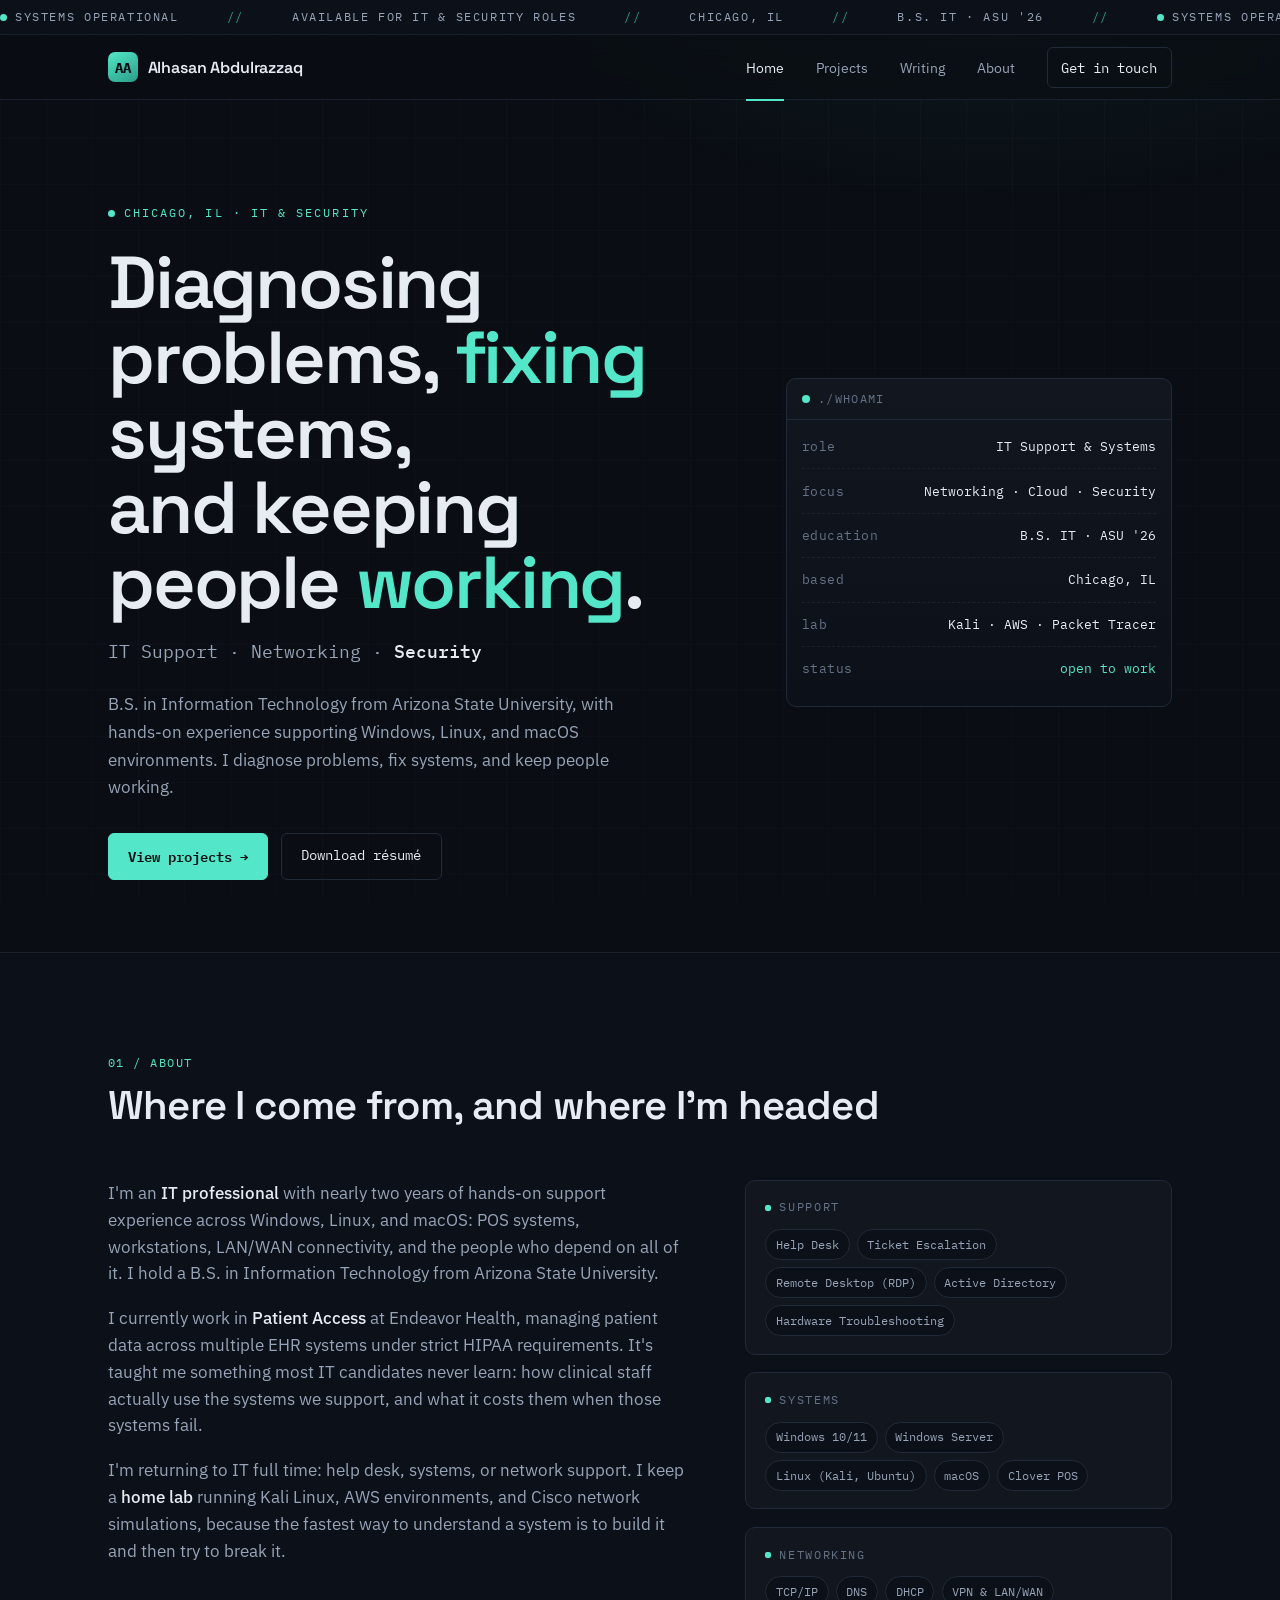
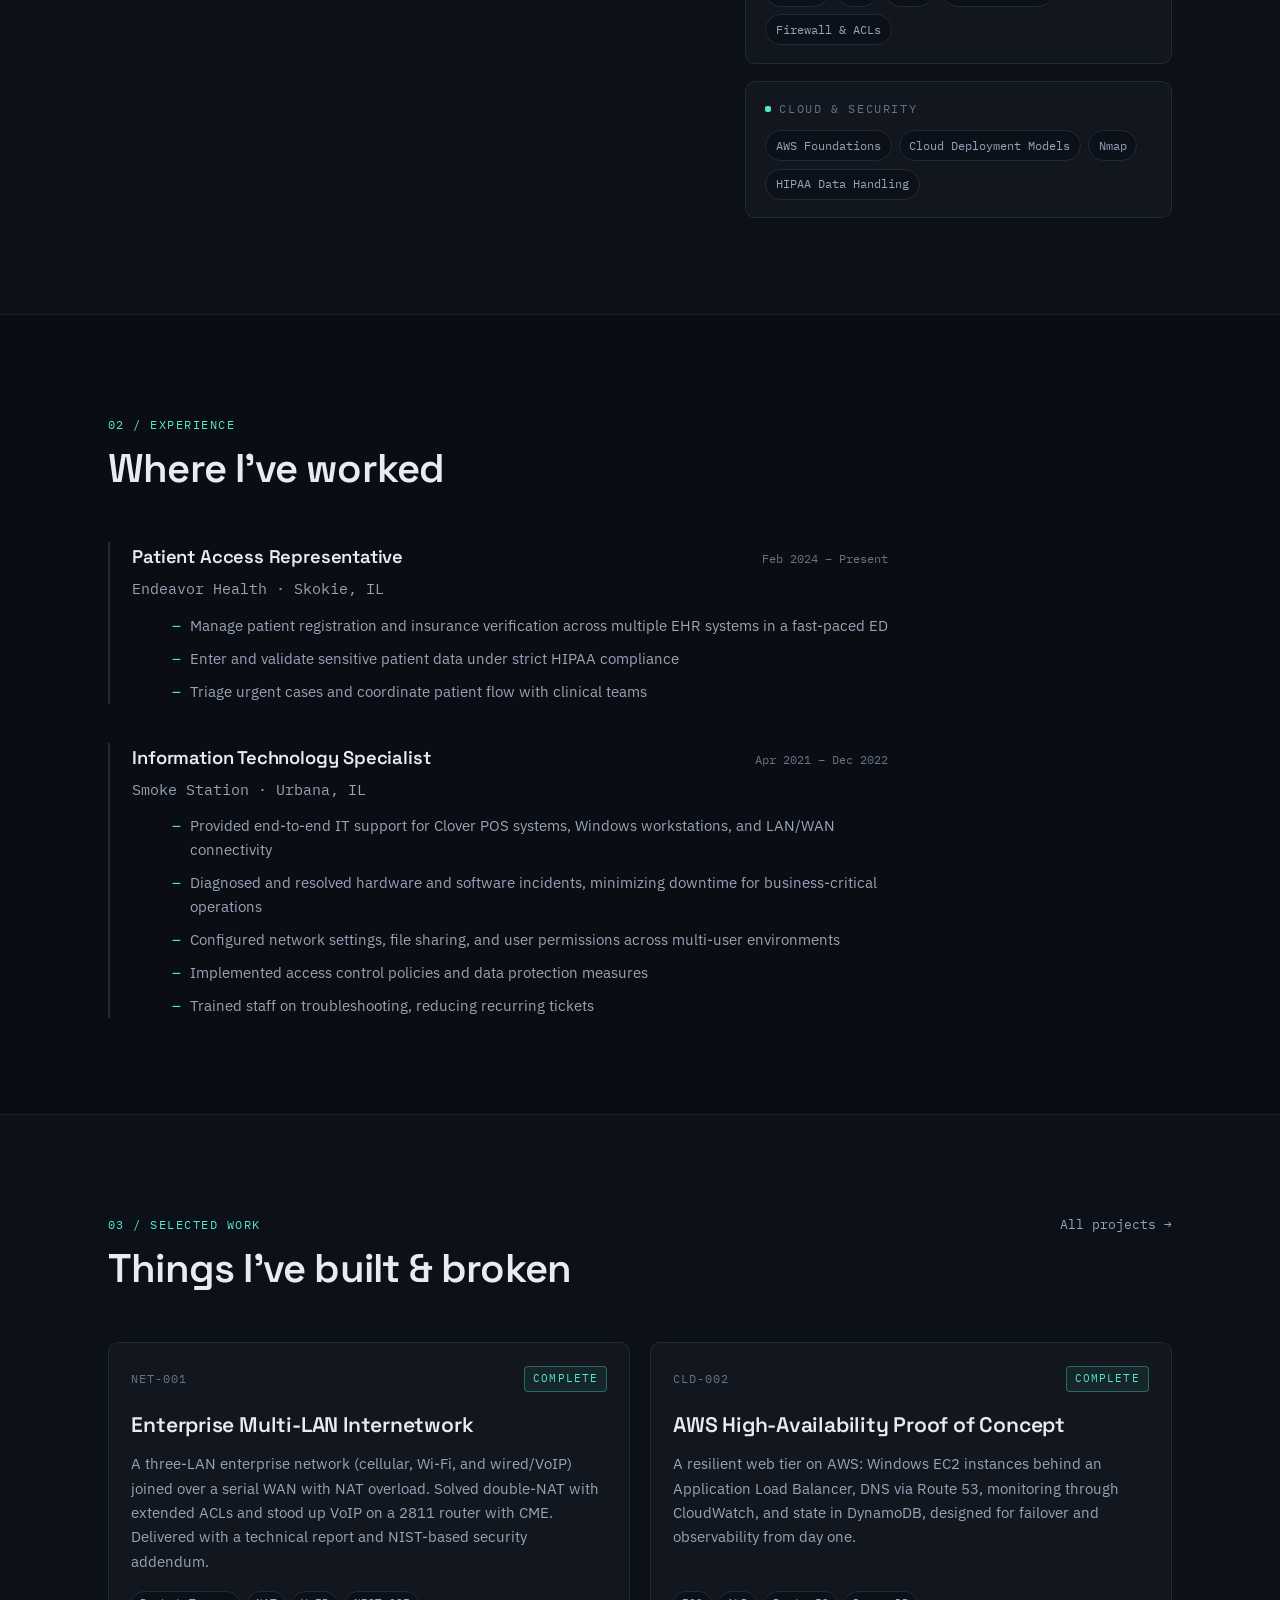
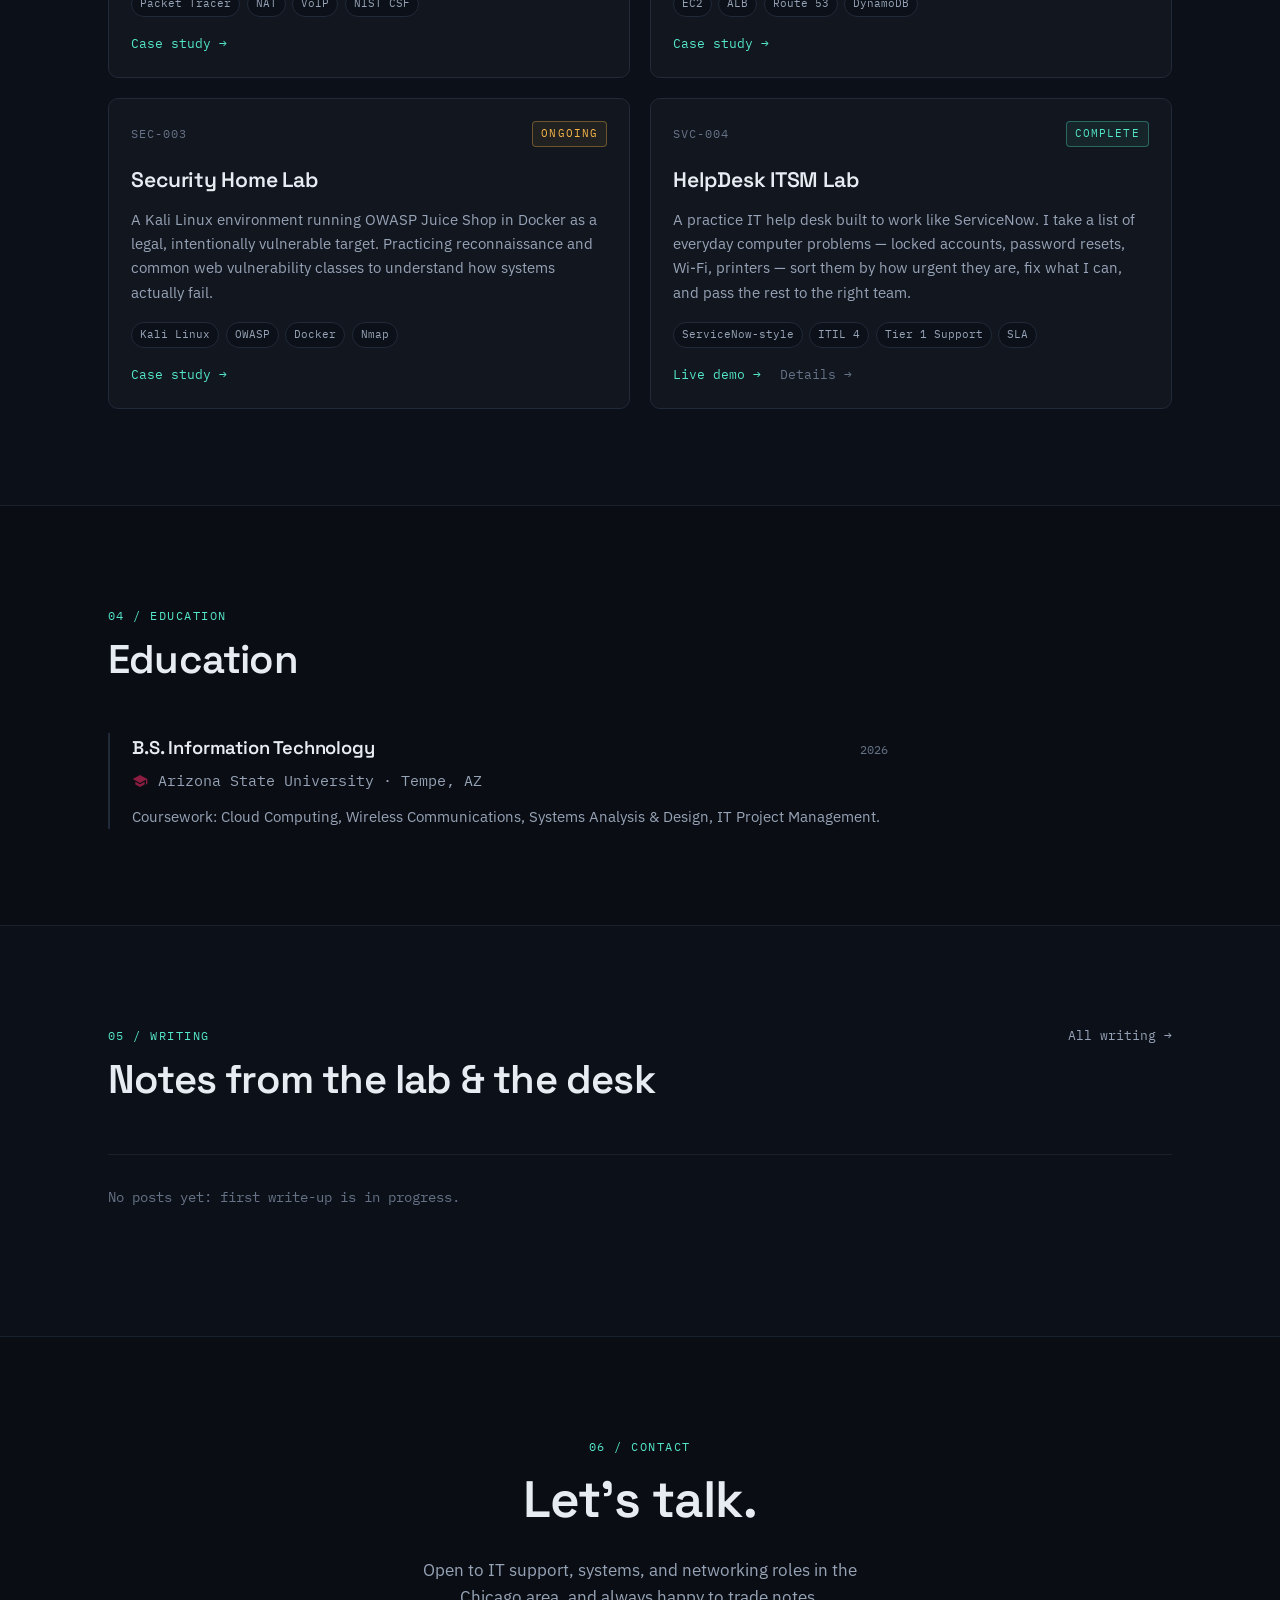
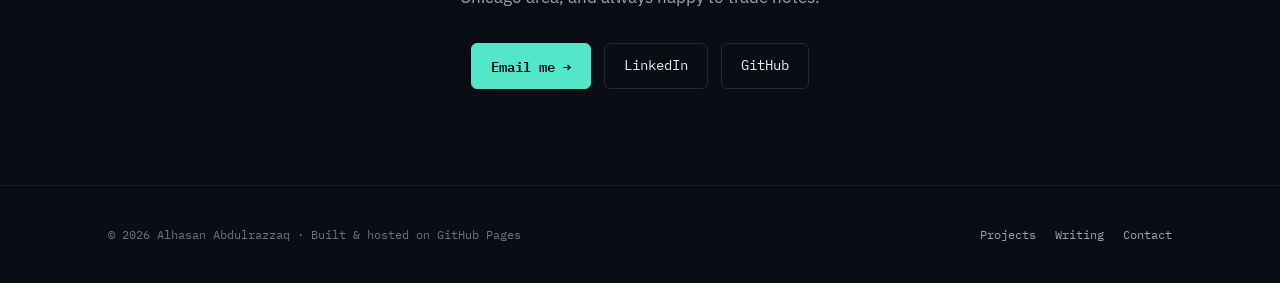
==== commit f8aa482a: "new" ====
--- a/index.html
+++ b/index.html
@@ -243,18 +243,20 @@
           </div>
         </article>
 
-        <article class="module reveal">
-          <div class="module__meta"><span>SYS-004</span><span class="tag tag--live">Complete</span></div>
-          <h3>IT Asset Management System</h3>
-          <p>A full systems analysis &amp; design project: requirements delivered as swim-lane process
-             maps, wireframes, and a network topology for an asset-tracking platform with SSO + 2FA,
-             role-based access, and standardized asset states on a cloud stack.</p>
+      <!-- Card for HelpDesk ITSM Lab -->
+              <article class="module reveal">
+          <div class="module__meta"><span>SVC-004</span><span class="tag tag--live">Complete</span></div>
+          <h3>HelpDesk ITSM Lab</h3>
+          <p>A practice IT help desk built to work like ServiceNow. I take a list of everyday
+             computer problems — locked accounts, password resets, Wi-Fi, printers — sort them
+             by how urgent they are, fix what I can, and pass the rest to the right team.</p>
           <div class="module__chips">
-            <span class="chip">Systems Design</span><span class="chip">RBAC</span>
-            <span class="chip">SSO + 2FA</span><span class="chip">SQL</span>
+            <span class="chip">ServiceNow-style</span><span class="chip">ITIL 4</span>
+            <span class="chip">Tier 1 Support</span><span class="chip">SLA</span>
           </div>
           <div class="module__links">
-            <a href="projects.html#itam">Case study &rarr;</a>
+            <a href="https://alhasanal.github.io/itsm-ticketing-lab/" target="_blank" rel="noopener">Live demo &rarr;</a>
+            <a href="projects.html#itsm" class="sub">Details &rarr;</a>
           </div>
         </article>
 
